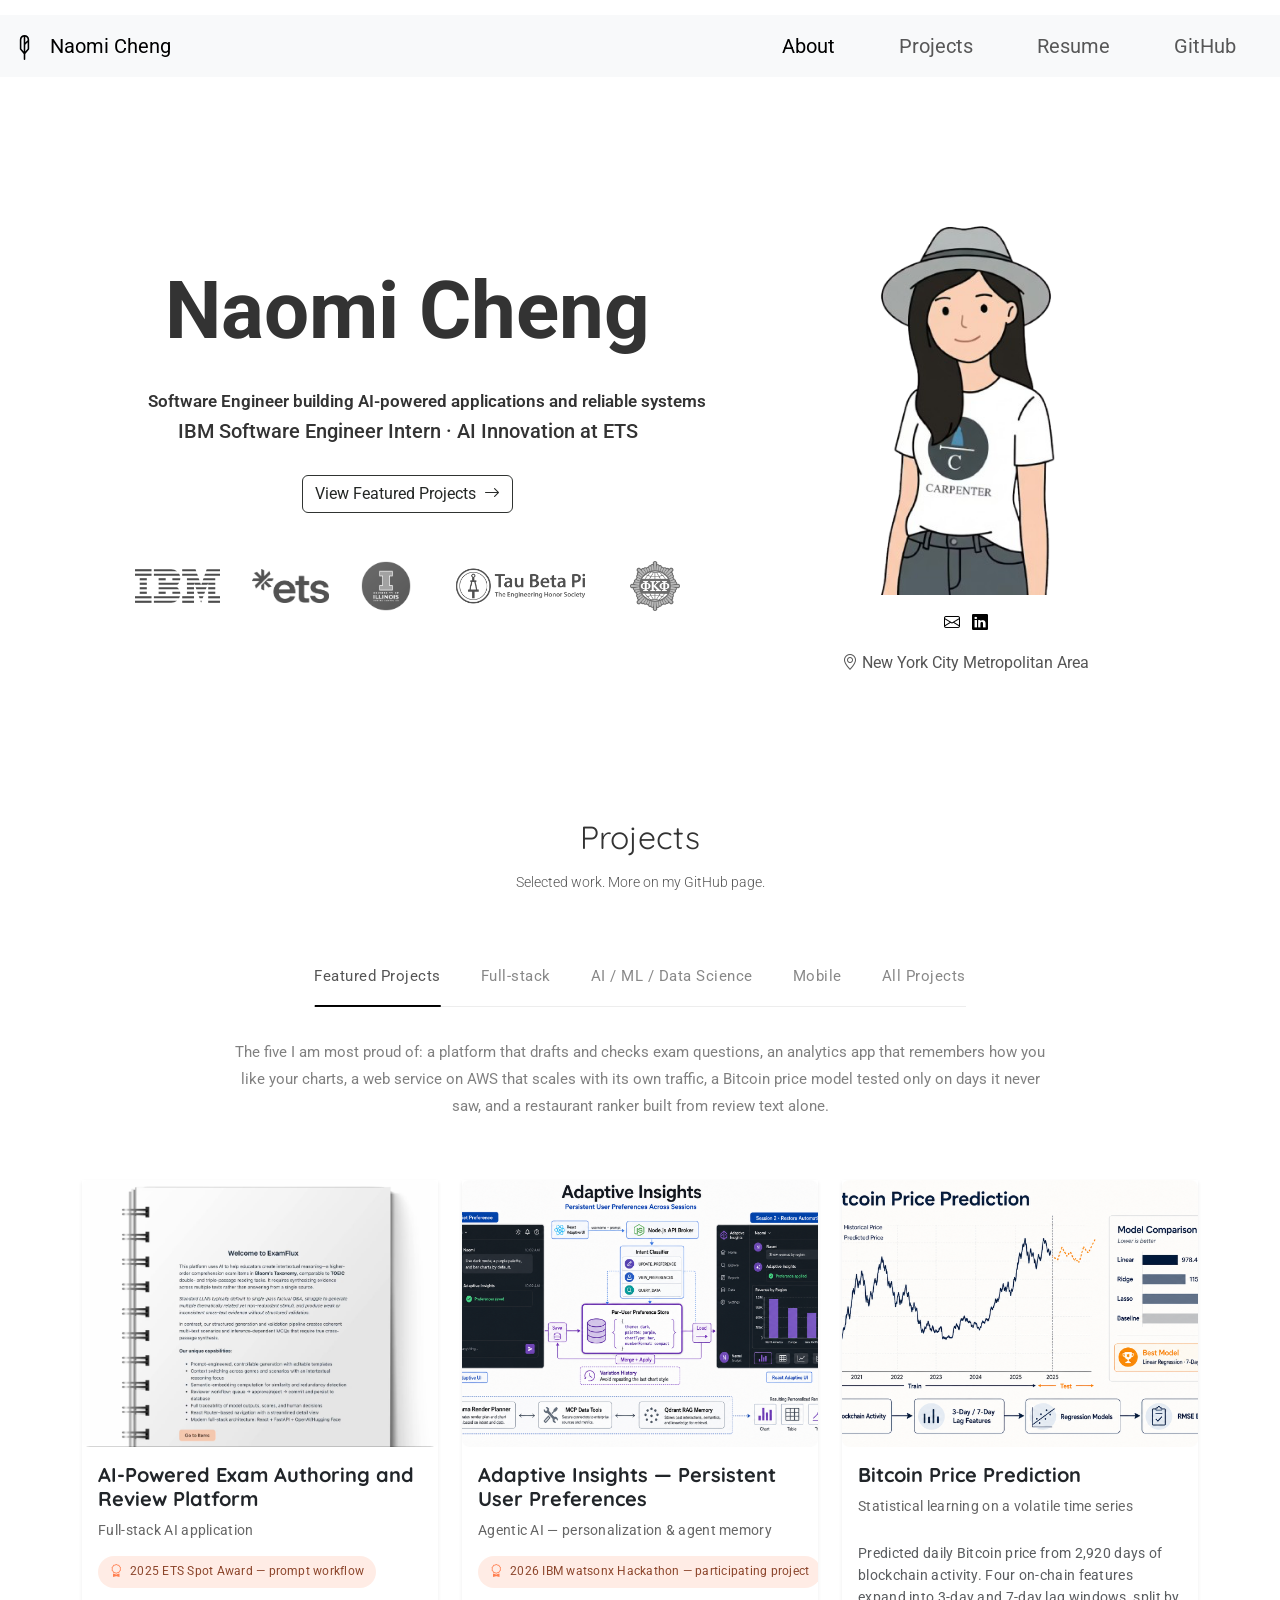
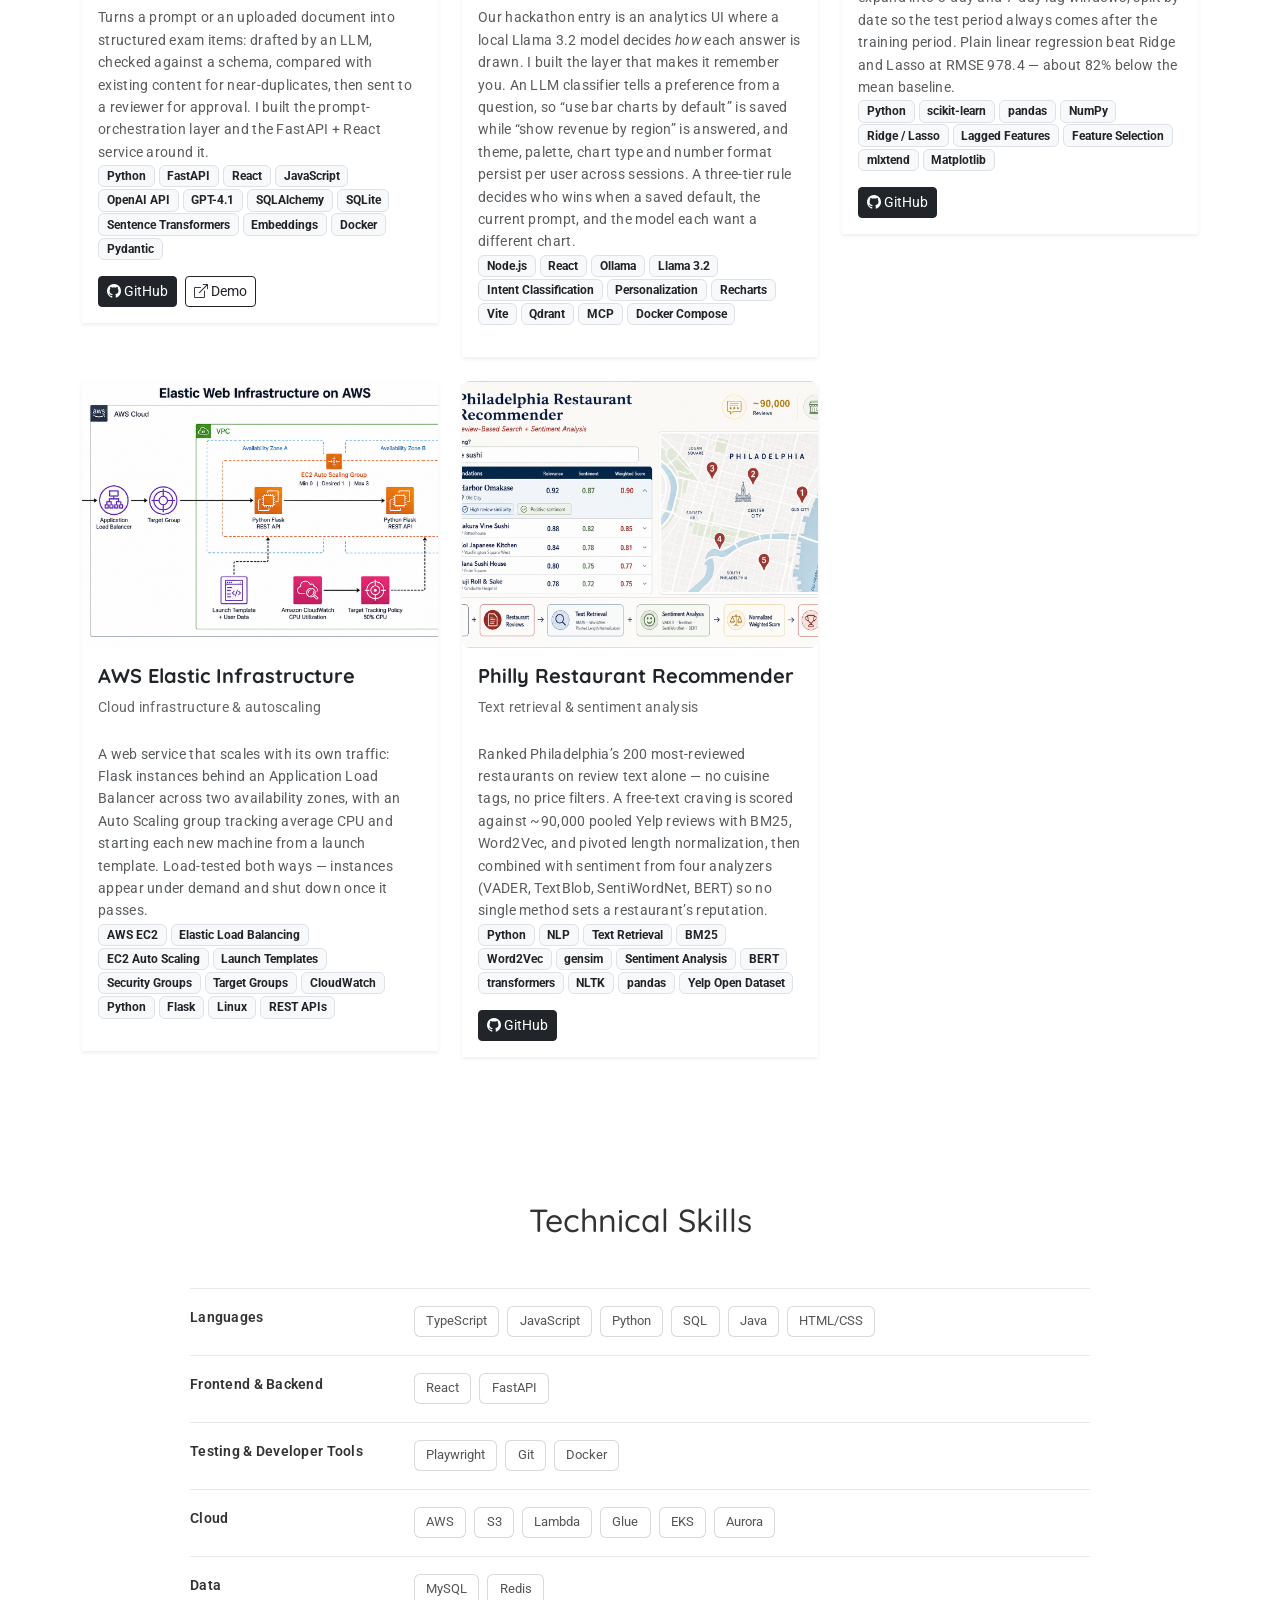
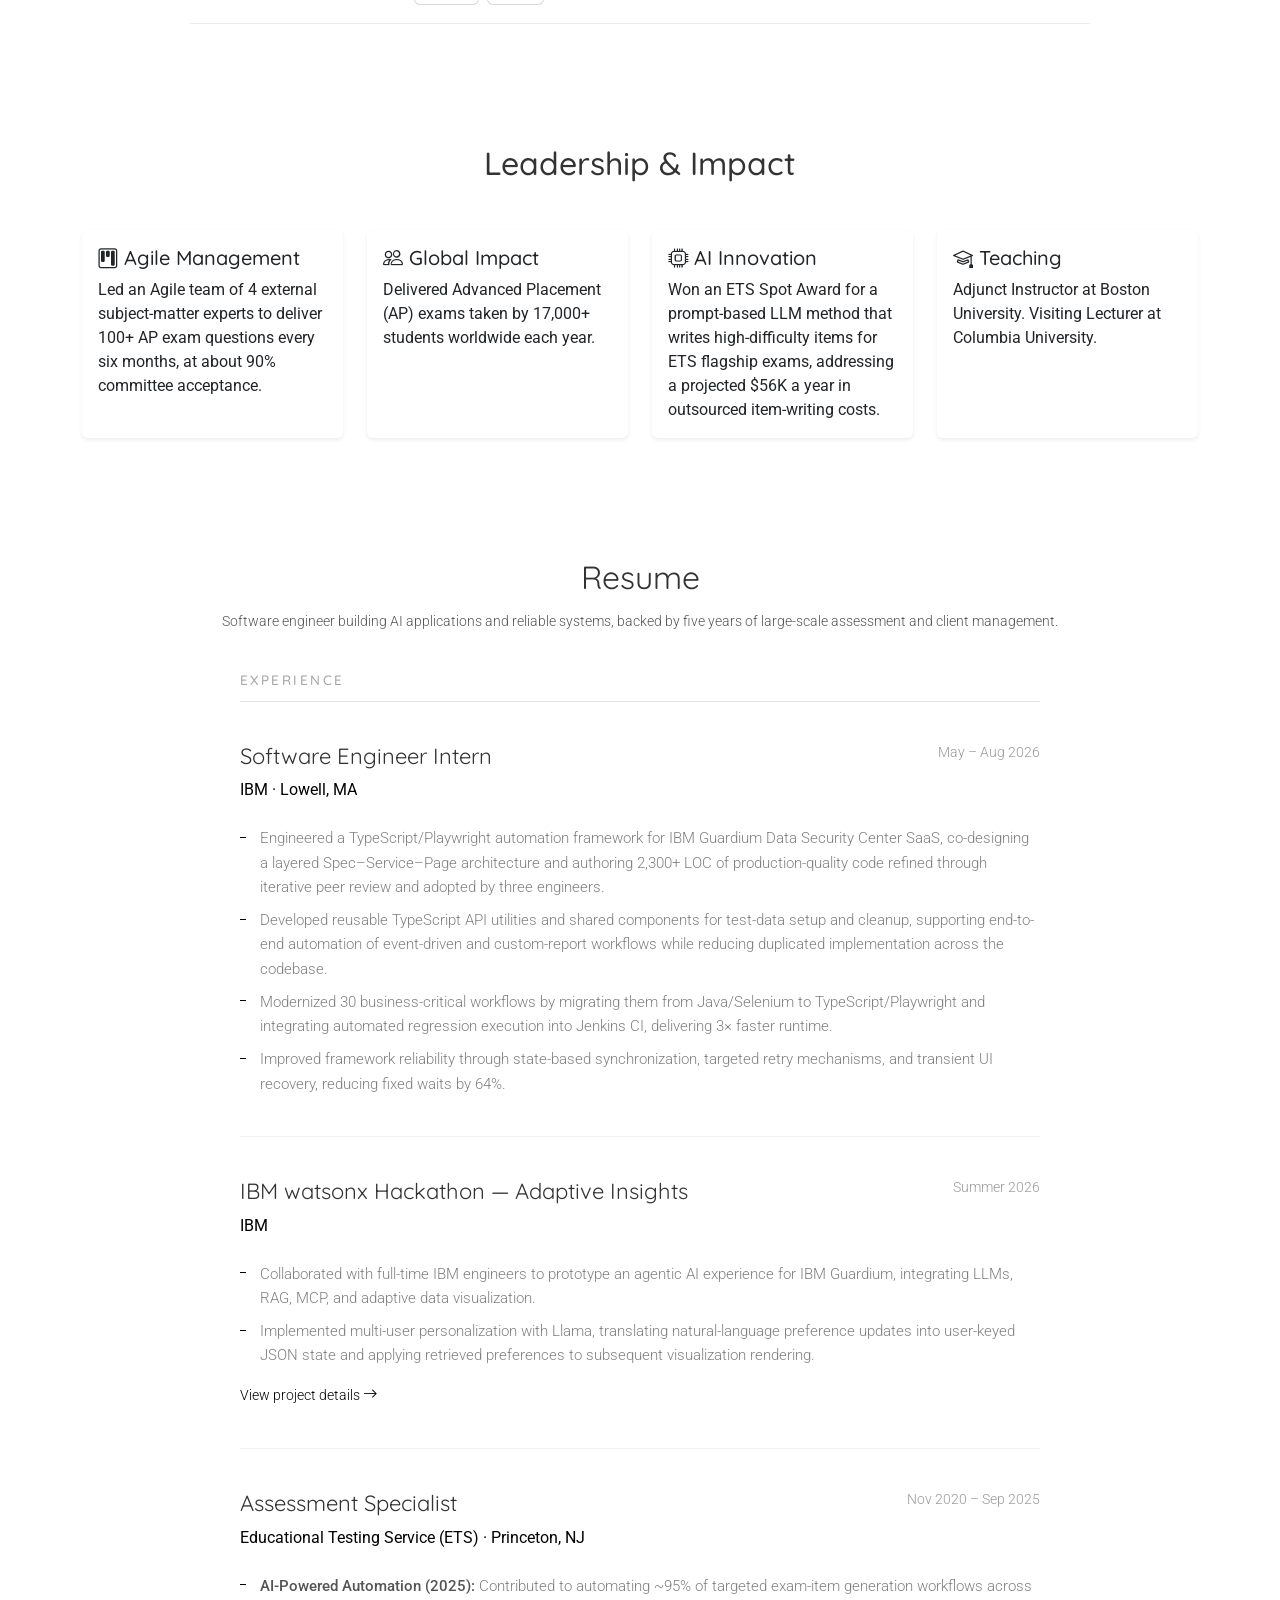
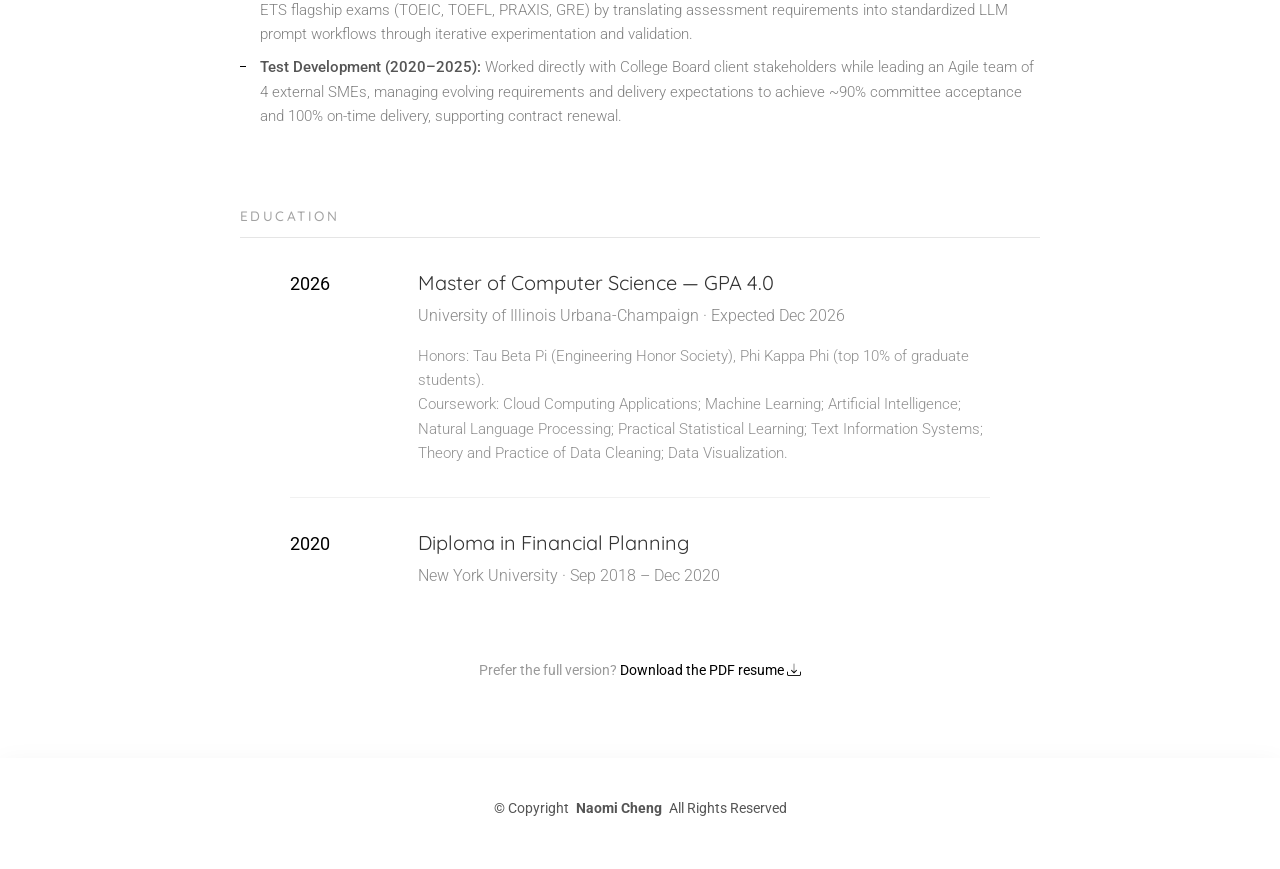
==== index.html @ 8ca3bc87 "Simplify remaining project copy and vary sentence structure Co-Authored-By: Claude Opus 5 (1M contex" ====
<!DOCTYPE html>
<html lang="en">

<head>
  <meta charset="utf-8">
  <meta content="width=device-width, initial-scale=1.0" name="viewport">
  <title>Naomi Cheng's Portfolio</title>
  <meta name="description" content="">
  <meta name="keywords" content="">

  <!-- Opt out of the browser restoring a previous scroll offset on refresh, so a
       fresh load without a hash always starts at the hero. Must run before the
       browser attempts restoration, hence the placement in <head>. -->
  <script>
    if ("scrollRestoration" in history) {
      history.scrollRestoration = "manual";
    }
  </script>

  <!-- Favicons -->
  <link rel="icon" type="image/svg+xml" href="/feather2.svg?v=3">
  <link rel="icon" type="image/png" sizes="32x32" href="/favicon.ico?v=3">
  <link rel="shortcut icon" href="/favicon.ico?v=3">
  <link rel="apple-touch-icon" href="/apple-touch-icon.png?v=3">

  <!-- Fonts -->
  <link href="https://fonts.googleapis.com" rel="preconnect">
  <link href="https://fonts.gstatic.com" rel="preconnect" crossorigin>
  <link href="https://fonts.googleapis.com/css2?family=Roboto:ital,wght@0,100;0,300;0,400;0,500;0,700;0,900;1,100;1,300;1,400;1,500;1,700;1,900&family=Raleway:ital,wght@0,100;0,200;0,300;0,400;0,500;0,600;0,700;0,800;0,900;1,100;1,200;1,300;1,400;1,500;1,600;1,700;1,800;1,900&family=Quicksand:wght@300;400;500;600;700&display=swap" rel="stylesheet">

  <!-- Vendor CSS Files -->
  <link href="assets/vendor/bootstrap/css/bootstrap.min.css" rel="stylesheet">
  <link href="assets/vendor/bootstrap-icons/bootstrap-icons.css" rel="stylesheet">
  <link href="assets/vendor/aos/aos.css" rel="stylesheet">
  <link href="assets/vendor/glightbox/css/glightbox.min.css" rel="stylesheet">
  <link href="assets/vendor/swiper/swiper-bundle.min.css" rel="stylesheet">

  <!-- Main CSS File -->
  <link href="assets/css/main.css" rel="stylesheet">


</head>

<body class="index-page">

  <header id="header" class="header">
  <nav class="navbar navbar-expand-lg bg-body-tertiary w-100">
  <div class="container-fluid">
    <a class="navbar-brand" href="#"><img src="./feather2.svg" height="25" class="me-2"> Naomi Cheng </a>
    <button class="navbar-toggler" type="button" data-bs-toggle="collapse" data-bs-target="#navbarNav" aria-controls="navbarNav" aria-expanded="false" aria-label="Toggle navigation">
      <span class="navbar-toggler-icon"></span>
    </button>
    <div class="collapse navbar-collapse" id="navbarNav">
      <ul class="navbar-nav ms-auto">
        <li class="nav-item mx-4">
          <a class="nav-link active" aria-current="page" href="#">About</a>
        </li>
        <li class="nav-item mx-4">
          <a class="nav-link" href="#portfolio">Projects</a>
        </li>
        <li class="nav-item mx-4">
          <a class="nav-link" href="#resume">Resume</a>
        </li>
        <li class="nav-item mx-4">
          <a class="nav-link" href="https://github.com/ysc06">GitHub</a>
        </li>

      </ul>
    </div>
</div>
</nav>
  
  </header>

  <main class="main">

<section id="hero" class="hero section">

<div class="container">

<div class="row align-items-center gx-5 gy-5">

<!-- 左側 - Professional Content -->
<div class="col-lg-7 order-lg-1">
<br>
<h1 class="display-1 fw-bold mb-2 hero-reveal hero-reveal-1">
Naomi Cheng </h1>
<br>
<h1 class="hero-subtitle fw-semibold mb-2 hero-reveal hero-reveal-2">Software Engineer building AI-powered applications and reliable systems</h1>

<h5 class="status-inline hero-reveal hero-reveal-3">IBM Software Engineer Intern · AI Innovation at ETS</h5>

<div class="mt-4">
<br>

<a href="#portfolio" class="btn btn-button hero-reveal hero-reveal-4">
View Featured Projects<i class="bi bi-arrow-right ms-2"></i>
</a>

</div>
<br>
<section class="logo-strip hero-reveal hero-reveal-5">
  <div class="logo-row">
    <div class="logo-container">
      <img src="logos/IBM-mono.svg" class="logo-wordmark" alt="IBM">
      <img src="logos/ets-trimmed.png" class="logo-wordmark" alt="ETS — Educational Testing Service">
      <img src="logos/UIUC.png" class="logo-badge" alt="University of Illinois Urbana-Champaign">
      <img src="logos/TBP.png" class="logo-lockup" alt="Tau Beta Pi — The Engineering Honor Society">
      <img src="logos/Phi-emblem.png" class="logo-badge" alt="The Honor Society of Phi Kappa Phi">
    </div>
  </div>
  
</section>

</div>

<!-- 右側 - Profile Illustration & Contact -->
<div class="col-lg-5 order-lg-2">

<figure class="portrait-wrap hero-fade">
  <img
    src="./portfolio.png"
    class="img-fluid portrait-image"
    alt="Portrait of Naomi Cheng"
  >
</figure>

<div class="mt-3">

<a href="#contact">
<i class="bi bi-envelope"></i>
</a>

<a href="http://www.linkedin.com/in/yushancheng" class="ms-2">
<i class="bi bi-linkedin"></i>
</a>

</div>

<div class="mt-3">

<p class="mb-0">
<i class="bi bi-geo-alt"></i> New York City Metropolitan Area
</p>

</div>

</div>

</div>

</div>

</section>

    <!-- Portfolio Section -->
    <section id="portfolio" class="portfolio section">

      <!-- Section Title -->
      <div class="container section-title" data-aos="fade-up">
   
        <h2>Projects</h2>
        <p>Selected work. More on my GitHub page.</p>
      </div><!-- End Section Title -->

      <div class="container" data-aos="fade-up" data-aos-delay="100">

        <div class="isotope-layout" data-default-filter=".filter-featured" data-layout="fitRows" data-sort="original-order">

          <div class="portfolio-filters-wrapper" data-aos="fade-up" data-aos-delay="100">
            <ul class="portfolio-filters isotope-filters">
              <li data-filter=".filter-featured" class="filter-active">Featured Projects</li>
              <li data-filter=".filter-fullstack">Full-stack</li>
              <li data-filter=".filter-ai">AI / ML / Data Science</li>
              <li data-filter=".filter-app">Mobile</li>
              <li data-filter="*">All Projects</li>
            </ul>
          </div>

          <!-- Per-filter summary: swapped by the script at the bottom of the page -->
          <div class="portfolio-summary" data-aos="fade-up" data-aos-delay="150">

            <p class="portfolio-summary-text summary-active" data-summary-for=".filter-featured">
              The five I am most proud of: a platform that drafts and checks exam questions, an analytics app that remembers how you like your charts, a web service on AWS that scales with its own traffic, a Bitcoin price model tested only on days it never saw, and a restaurant ranker built from review text alone.
            </p>

            <p class="portfolio-summary-text" data-summary-for=".filter-fullstack">
              Two AI apps I built front to back &mdash; the screen, the server, and the AI logic in between.
            </p>

            <p class="portfolio-summary-text" data-summary-for=".filter-ai">
              Five projects on the modeling side: agents that learn by trial and error, a Bitcoin price predictor, an interactive story about New Jersey solar power, a music recommender that explains its picks, and a restaurant ranker built from Yelp reviews.
            </p>

            <p class="portfolio-summary-text" data-summary-for=".filter-app">
              An iPhone app in Swift &mdash; a scrolling photo feed you can tap into.
            </p>

            <p class="portfolio-summary-text" data-summary-for="*">
              Nine projects across AI apps, machine learning, cloud, and mobile.
            </p>

          </div>

          <!-- End Portfolio Item -->
          <div class="row gy-4 isotope-container">
           <div class="col-lg-4 col-md-6 portfolio-item isotope-item filter-featured filter-fullstack">
              <div class="portfolio-card shadow-sm h-100">

                <div class="image-container">
                  <a href="portfolio-details.html" class="card-image-link" aria-label="View project details">
                    <img src="assets/img/portfolio/ExamFlux01.png"
                        class="img-fluid"
                        alt="ExamFlux AI project"
                        loading="lazy">
                  </a>
                </div>

                <div class="content p-3">

                  <h5 class="fw-bold">
                    <a href="portfolio-details.html" class="text-dark text-decoration-none">
                      AI-Powered Exam Authoring and Review Platform
                    </a>
                  </h5>
                  <p class="mb-0">Full-stack AI application</p>

                  <p class="project-award">
                    <i class="bi bi-award"></i>
                    <span>2025 ETS Spot Award &mdash; prompt workflow</span>
                  </p>

                  <p class="text-muted small">
                    <a href="portfolio-details.html" class="card-text-link">
                      Turns a prompt or an uploaded document into structured exam items: drafted by an LLM, checked against a schema, compared with existing content for near-duplicates, then sent to a reviewer for approval. I built the prompt-orchestration layer and the FastAPI + React service around it.
                    </a>
                  </p>

                  <!-- Tech stack -->
                  <div class="mb-3">
                    <span class="badge bg-light text-dark border">Python</span>
                    <span class="badge bg-light text-dark border">FastAPI</span>
                    <span class="badge bg-light text-dark border">React</span>
                    <span class="badge bg-light text-dark border">JavaScript</span>
                    <span class="badge bg-light text-dark border">OpenAI API</span>
                    <span class="badge bg-light text-dark border">GPT-4.1</span>
                    <span class="badge bg-light text-dark border">SQLAlchemy</span>
                    <span class="badge bg-light text-dark border">SQLite</span>
                    <span class="badge bg-light text-dark border">Sentence Transformers</span>
                    <span class="badge bg-light text-dark border">Embeddings</span>
                    <span class="badge bg-light text-dark border">Docker</span>
                    <span class="badge bg-light text-dark border">Pydantic</span>
                  </div>

                  <!-- Buttons -->
                  <div class="d-flex gap-2 flex-wrap">
                    <a href="https://github.com/ysc06/AI-powered-exam-item-reviewer" target="_blank" rel="noopener noreferrer" class="btn btn-sm btn-dark">
                      <i class="bi bi-github"></i> GitHub
                    </a>
                    <a href="https://youtu.be/R-jLH7xjr88" target="_blank" rel="noopener noreferrer" class="btn btn-sm btn-outline-dark">
                      <i class="bi bi-box-arrow-up-right"></i> Demo
                    </a>
                  </div>

                </div>
              </div>
            </div>
         
            <!-- End Portfolio Item -->

           <div class="col-lg-4 col-md-6 portfolio-item isotope-item filter-featured filter-fullstack">
              <div class="portfolio-card shadow-sm h-100">

                <div class="image-container">
                  <a href="portfolio-details-watsonx.html" class="card-image-link" aria-label="View project details">
                    <img src="assets/img/portfolio/watsonx.png"
                        class="img-fluid"
                        alt="Adaptive Insights architecture for persisting user preferences across sessions"
                        loading="lazy">
                  </a>
                </div>

                <div class="content p-3">

                  <h5 class="fw-bold">
                    <a href="portfolio-details-watsonx.html" class="text-dark text-decoration-none">
                      Adaptive Insights &mdash; Persistent User Preferences
                    </a>
                  </h5>
                  <p class="mb-0">Agentic AI &mdash; personalization &amp; agent memory</p>

                  <p class="project-award">
                    <i class="bi bi-award"></i>
                    <span>2026 IBM watsonx Hackathon &mdash; participating project</span>
                  </p>

                  <p class="text-muted small">
                    <a href="portfolio-details-watsonx.html" class="card-text-link">
                      Our hackathon entry is an analytics UI where a local Llama 3.2 model decides <em>how</em> each answer is drawn. I built the layer that makes it remember you. An LLM classifier tells a preference from a question, so &ldquo;use bar charts by default&rdquo; is saved while &ldquo;show revenue by region&rdquo; is answered, and theme, palette, chart type and number format persist per user across sessions. A three-tier rule decides who wins when a saved default, the current prompt, and the model each want a different chart.
                    </a>
                  </p>

                  <!-- Tech stack -->
                  <div class="mb-3">
                    <span class="badge bg-light text-dark border">Node.js</span>
                    <span class="badge bg-light text-dark border">React</span>
                    <span class="badge bg-light text-dark border">Ollama</span>
                    <span class="badge bg-light text-dark border">Llama 3.2</span>
                    <span class="badge bg-light text-dark border">Intent Classification</span>
                    <span class="badge bg-light text-dark border">Personalization</span>
                    <span class="badge bg-light text-dark border">Recharts</span>
                    <span class="badge bg-light text-dark border">Vite</span>
                    <span class="badge bg-light text-dark border">Qdrant</span>
                    <span class="badge bg-light text-dark border">MCP</span>
                    <span class="badge bg-light text-dark border">Docker Compose</span>
                  </div>

                </div>
              </div>
            </div>
            <!-- End Portfolio Item -->

           <div class="col-lg-4 col-md-6 portfolio-item isotope-item filter-ai">
              <div class="portfolio-card shadow-sm h-100">

                <div class="image-container">
                  <a href="portfolio-details-taxi.html" class="card-image-link" aria-label="View project details">
                    <img src="assets/img/portfolio/taxi.png"
                        class="img-fluid"
                        alt="Reinforcement Learning Taxi Agent"
                        loading="lazy">
                  </a>
                </div>

                <div class="content p-3">

                  <h5 class="fw-bold">
                    <a href="portfolio-details-taxi.html" class="text-dark text-decoration-none">
                      Reinforcement Learning Taxi Agent
                    </a>
                  </h5>
                  <p class="mb-0">Reinforcement learning from scratch</p>
                  <br>
                  <p class="text-muted small">
                    <a href="portfolio-details-taxi.html" class="card-text-link">
                      Two agents written from scratch in NumPy &mdash; no PyTorch, no RL library. Tabular Q-learning solves Taxi-v3 in 1000 of 1000 test episodes. A 24-feature Linear DQN then steers a noisy-control car around lidar-sensed obstacles, reaching the goal in 4 of 5 unseen environments.
                    </a>
                  </p>

                  <!-- Tech stack -->
                  <div class="mb-3">
                    <span class="badge bg-light text-dark border">Python</span>
                    <span class="badge bg-light text-dark border">NumPy</span>
                    <span class="badge bg-light text-dark border">Gymnasium</span>
                    <span class="badge bg-light text-dark border">Q-Learning</span>
                    <span class="badge bg-light text-dark border">Linear DQN</span>
                    <span class="badge bg-light text-dark border">Experience Replay</span>
                    <span class="badge bg-light text-dark border">Shapely</span>
                    <span class="badge bg-light text-dark border">Matplotlib</span>
                  </div>

                  <!-- Buttons -->
                  <div class="d-flex gap-2 flex-wrap">
                    <a href="https://github.com/ysc06/taxi-agent" target="_blank" rel="noopener noreferrer" class="btn btn-sm btn-dark">
                      <i class="bi bi-github"></i> GitHub
                    </a>
                  </div>

                </div>
              </div>
            </div>
            <!-- End Portfolio Item -->

           <div class="col-lg-4 col-md-6 portfolio-item isotope-item filter-featured filter-ai">
              <div class="portfolio-card shadow-sm h-100">

                <div class="image-container">
                  <a href="portfolio-details-bitcoin.html" class="card-image-link" aria-label="View project details">
                    <img src="assets/img/portfolio/bitcoin.png"
                        class="img-fluid"
                        alt="Bitcoin price prediction with lagged regression models"
                        loading="lazy">
                  </a>
                </div>

                <div class="content p-3">

                  <h5 class="fw-bold">
                    <a href="portfolio-details-bitcoin.html" class="text-dark text-decoration-none">
                      Bitcoin Price Prediction
                    </a>
                  </h5>
                  <p class="mb-0">Statistical learning on a volatile time series</p>
                  <br>
                  <p class="text-muted small">
                    <a href="portfolio-details-bitcoin.html" class="card-text-link">
                      Predicted daily Bitcoin price from 2,920 days of blockchain activity. Four on-chain features expand into 3-day and 7-day lag windows, split by date so the test period always comes after the training period. Plain linear regression beat Ridge and Lasso at RMSE 978.4 &mdash; about 82% below the mean baseline.
                    </a>
                  </p>

                  <!-- Tech stack -->
                  <div class="mb-3">
                    <span class="badge bg-light text-dark border">Python</span>
                    <span class="badge bg-light text-dark border">scikit-learn</span>
                    <span class="badge bg-light text-dark border">pandas</span>
                    <span class="badge bg-light text-dark border">NumPy</span>
                    <span class="badge bg-light text-dark border">Ridge / Lasso</span>
                    <span class="badge bg-light text-dark border">Lagged Features</span>
                    <span class="badge bg-light text-dark border">Feature Selection</span>
                    <span class="badge bg-light text-dark border">mlxtend</span>
                    <span class="badge bg-light text-dark border">Matplotlib</span>
                  </div>

                  <!-- Buttons -->
                  <div class="d-flex gap-2 flex-wrap">
                    <a href="https://github.com/ysc06/bitcoin-price-prediction" target="_blank" rel="noopener noreferrer" class="btn btn-sm btn-dark">
                      <i class="bi bi-github"></i> GitHub
                    </a>
                  </div>

                </div>
              </div>
            </div>
            <!-- End Portfolio Item -->

           <div class="col-lg-4 col-md-6 portfolio-item isotope-item filter-featured">
              <div class="portfolio-card shadow-sm h-100">

                <div class="image-container">
                  <a href="portfolio-details-aws.html" class="card-image-link" aria-label="View project details">
                    <img src="assets/img/portfolio/MP2_infra.png"
                        class="img-fluid"
                        alt="AWS elastic web infrastructure architecture diagram"
                        loading="lazy">
                  </a>
                </div>

                <div class="content p-3">

                  <h5 class="fw-bold">
                    <a href="portfolio-details-aws.html" class="text-dark text-decoration-none">
                      AWS Elastic Infrastructure
                    </a>
                  </h5>
                  <p class="mb-0">Cloud infrastructure &amp; autoscaling</p>
                  <br>
                  <p class="text-muted small">
                    <a href="portfolio-details-aws.html" class="card-text-link">
                      A web service that scales with its own traffic: Flask instances behind an Application Load Balancer across two availability zones, with an Auto Scaling group tracking average CPU and starting each new machine from a launch template. Load-tested both ways &mdash; instances appear under demand and shut down once it passes.
                    </a>
                  </p>

                  <!-- Tech stack -->
                  <div class="mb-3">
                    <span class="badge bg-light text-dark border">AWS EC2</span>
                    <span class="badge bg-light text-dark border">Elastic Load Balancing</span>
                    <span class="badge bg-light text-dark border">EC2 Auto Scaling</span>
                    <span class="badge bg-light text-dark border">Launch Templates</span>
                    <span class="badge bg-light text-dark border">Security Groups</span>
                    <span class="badge bg-light text-dark border">Target Groups</span>
                    <span class="badge bg-light text-dark border">CloudWatch</span>
                    <span class="badge bg-light text-dark border">Python</span>
                    <span class="badge bg-light text-dark border">Flask</span>
                    <span class="badge bg-light text-dark border">Linux</span>
                    <span class="badge bg-light text-dark border">REST APIs</span>
                  </div>

                </div>
              </div>
            </div>
            <!-- End Portfolio Item -->

           <div class="col-lg-4 col-md-6 portfolio-item isotope-item filter-ai">
              <div class="portfolio-card shadow-sm h-100">

                <div class="image-container">
                  <a href="portfolio-details-solar.html" class="card-image-link" aria-label="View project details">
                    <img src="assets/img/portfolio/nj_solar.png"
                        class="img-fluid"
                        alt="New Jersey solar narrative visualization built with D3"
                        loading="lazy">
                  </a>
                </div>

                <div class="content p-3">

                  <h5 class="fw-bold">
                    <a href="portfolio-details-solar.html" class="text-dark text-decoration-none">
                      New Jersey Solar Journey
                    </a>
                  </h5>
                  <p class="mb-0">D3.js narrative visualization</p>
                  <br>
                  <p class="text-muted small">
                    <a href="portfolio-details-solar.html" class="card-text-link">
                      Turned 25 years of New Jersey solar data into a five-scene interactive story, each scene framed by the policy behind it. The state&rsquo;s published goals are plotted against what it actually built, with the gap shaded &mdash; so running ahead of plan, then falling behind a 17 GW target for 2035, is clear at a glance.
                    </a>
                  </p>

                  <!-- Tech stack -->
                  <div class="mb-3">
                    <span class="badge bg-light text-dark border">D3.js v7</span>
                    <span class="badge bg-light text-dark border">d3-annotation</span>
                    <span class="badge bg-light text-dark border">JavaScript</span>
                    <span class="badge bg-light text-dark border">SVG</span>
                    <span class="badge bg-light text-dark border">HTML/CSS</span>
                    <span class="badge bg-light text-dark border">Narrative Visualization</span>
                    <span class="badge bg-light text-dark border">GitHub Pages</span>
                  </div>

                  <!-- Buttons -->
                  <div class="d-flex gap-2 flex-wrap">
                    <a href="https://github.com/ysc06/NJ_solar_journey" target="_blank" rel="noopener noreferrer" class="btn btn-sm btn-dark">
                      <i class="bi bi-github"></i> GitHub
                    </a>
                    <a href="https://ysc06.github.io/NJ_solar_journey/" target="_blank" rel="noopener noreferrer" class="btn btn-sm btn-outline-dark">
                      <i class="bi bi-box-arrow-up-right"></i> Live Demo
                    </a>
                  </div>

                </div>
              </div>
            </div>
            <!-- End Portfolio Item -->

           <div class="col-lg-4 col-md-6 portfolio-item isotope-item filter-ai">
              <div class="portfolio-card shadow-sm h-100">

                <div class="image-container">
                  <a href="portfolio-details-music.html" class="card-image-link" aria-label="View project details">
                    <img src="assets/img/portfolio/music_rec.png"
                        class="img-fluid"
                        alt="Music recommender simulation ranking songs against a user taste profile"
                        loading="lazy">
                  </a>
                </div>

                <div class="content p-3">

                  <h5 class="fw-bold">
                    <a href="portfolio-details-music.html" class="text-dark text-decoration-none">
                      Music Recommender Simulation
                    </a>
                  </h5>
                  <p class="mb-0">Machine learning &mdash; recommender systems</p>
                  <p class="mb-0">AI-assisted build &mdash; CodePath AI Engineering</p>
                  <br>
                  <p class="text-muted small">
                    <a href="portfolio-details-music.html" class="card-text-link">
                      Built the whole recommender pipeline (features, a weighted scoring model, ranking, and evaluation) over an 18-song catalog and a four-field taste profile. Genre is worth 35 points, with mood, energy, and acoustic texture as tie-breakers. Every pick comes with an explanation, and a model card lists what the weighting costs: genre lock-in, thin coverage for rare styles, and three features left unused.
                    </a>
                  </p>

                  <!-- Tech stack -->
                  <div class="mb-3">
                    <span class="badge bg-light text-dark border">Python</span>
                    <span class="badge bg-light text-dark border">Machine Learning</span>
                    <span class="badge bg-light text-dark border">Recommender Systems</span>
                    <span class="badge bg-light text-dark border">Content-Based Filtering</span>
                    <span class="badge bg-light text-dark border">Feature Engineering</span>
                    <span class="badge bg-light text-dark border">Weighted Scoring</span>
                    <span class="badge bg-light text-dark border">Top-k Ranking</span>
                    <span class="badge bg-light text-dark border">Explainability</span>
                    <span class="badge bg-light text-dark border">Model Card</span>
                    <span class="badge bg-light text-dark border">AI-Assisted Development</span>
                    <span class="badge bg-light text-dark border">pytest</span>
                  </div>

                  <!-- Buttons -->
                  <div class="d-flex gap-2 flex-wrap">
                    <a href="https://github.com/ysc06/ai110-module3show-musicrecommendersimulation-starter" target="_blank" rel="noopener noreferrer" class="btn btn-sm btn-dark">
                      <i class="bi bi-github"></i> GitHub
                    </a>
                  </div>

                </div>
              </div>
            </div>
            <!-- End Portfolio Item -->

           <div class="col-lg-4 col-md-6 portfolio-item isotope-item filter-featured filter-ai">
              <div class="portfolio-card shadow-sm h-100">

                <div class="image-container">
                  <a href="portfolio-details-philly.html" class="card-image-link" aria-label="View project details">
                    <img src="assets/img/portfolio/philly.png"
                        class="img-fluid"
                        alt="Philadelphia restaurant recommender ranking results by review relevance and sentiment"
                        loading="lazy">
                  </a>
                </div>

                <div class="content p-3">

                  <h5 class="fw-bold">
                    <a href="portfolio-details-philly.html" class="text-dark text-decoration-none">
                      Philly Restaurant Recommender
                    </a>
                  </h5>
                  <p class="mb-0">Text retrieval &amp; sentiment analysis</p>
                  <br>
                  <p class="text-muted small">
                    <a href="portfolio-details-philly.html" class="card-text-link">
                      Ranked Philadelphia&rsquo;s 200 most-reviewed restaurants on review text alone &mdash; no cuisine tags, no price filters. A free-text craving is scored against ~90,000 pooled Yelp reviews with BM25, Word2Vec, and pivoted length normalization, then combined with sentiment from four analyzers (VADER, TextBlob, SentiWordNet, BERT) so no single method sets a restaurant&rsquo;s reputation.
                    </a>
                  </p>

                  <!-- Tech stack -->
                  <div class="mb-3">
                    <span class="badge bg-light text-dark border">Python</span>
                    <span class="badge bg-light text-dark border">NLP</span>
                    <span class="badge bg-light text-dark border">Text Retrieval</span>
                    <span class="badge bg-light text-dark border">BM25</span>
                    <span class="badge bg-light text-dark border">Word2Vec</span>
                    <span class="badge bg-light text-dark border">gensim</span>
                    <span class="badge bg-light text-dark border">Sentiment Analysis</span>
                    <span class="badge bg-light text-dark border">BERT</span>
                    <span class="badge bg-light text-dark border">transformers</span>
                    <span class="badge bg-light text-dark border">NLTK</span>
                    <span class="badge bg-light text-dark border">pandas</span>
                    <span class="badge bg-light text-dark border">Yelp Open Dataset</span>
                  </div>

                  <!-- Buttons -->
                  <div class="d-flex gap-2 flex-wrap">
                    <a href="https://github.com/ysc06/Philly-Restaurant-Recommender-with-Sentiment-Analysis" target="_blank" rel="noopener noreferrer" class="btn btn-sm btn-dark">
                      <i class="bi bi-github"></i> GitHub
                    </a>
                  </div>

                </div>
              </div>
            </div>
            <!-- End Portfolio Item -->

           <div class="col-lg-4 col-md-6 portfolio-item isotope-item filter-app">
              <div class="portfolio-card shadow-sm h-100">

                <div class="image-container">
                  <a href="portfolio-details-tumblr.html" class="card-image-link" aria-label="View project details">
                    <img src="assets/img/portfolio/tumblr.png"
                        class="img-fluid"
                        alt="iOS Tumblr photo feed app showing Humans of New York posts on three iPhone screens"
                        loading="lazy">
                  </a>
                </div>

                <div class="content p-3">

                  <h5 class="fw-bold">
                    <a href="portfolio-details-tumblr.html" class="text-dark text-decoration-none">
                      Tumblr Photo Feed
                    </a>
                  </h5>
                  <p class="mb-0">Native iOS app &mdash; Swift &amp; UIKit</p>
                  <p class="mb-0">CodePath iOS 101 &mdash; Unit 6 project</p>
                  <br>
                  <p class="text-muted small">
                    <a href="portfolio-details-tumblr.html" class="card-text-link">
                      An iPhone app that pulls <em>Humans of New York</em> photo posts from the Tumblr API into a scrolling feed &mdash; a URLSession fetch decoded into Codable models, a custom table view cell, and Nuke loading photos off the main thread so scrolling stays smooth. Tapping a row hands the selected post to a detail screen built for reading.
                    </a>
                  </p>

                  <!-- Tech stack -->
                  <div class="mb-3">
                    <span class="badge bg-light text-dark border">Swift</span>
                    <span class="badge bg-light text-dark border">UIKit</span>
                    <span class="badge bg-light text-dark border">Storyboards</span>
                    <span class="badge bg-light text-dark border">UITableView</span>
                    <span class="badge bg-light text-dark border">Segues</span>
                    <span class="badge bg-light text-dark border">URLSession</span>
                    <span class="badge bg-light text-dark border">Codable</span>
                    <span class="badge bg-light text-dark border">REST API</span>
                    <span class="badge bg-light text-dark border">Nuke</span>
                    <span class="badge bg-light text-dark border">Xcode</span>
                  </div>

                  <!-- Buttons -->
                  <div class="d-flex gap-2 flex-wrap">
                    <a href="https://github.com/ysc06/Tumblr_main" target="_blank" rel="noopener noreferrer" class="btn btn-sm btn-dark">
                      <i class="bi bi-github"></i> GitHub
                    </a>
                    <a href="https://www.youtube.com/watch?v=GA92eKlYio4" target="_blank" rel="noopener noreferrer" class="btn btn-sm btn-outline-dark">
                      <i class="bi bi-box-arrow-up-right"></i> Demo
                    </a>
                  </div>

                </div>
              </div>
            </div>
            <!-- End Portfolio Item -->

          </div><!-- End Portfolio Grid -->

        </div>

      </div>

    </section><!-- /Portfolio Section -->

<!-- Technical Toolkit Section -->
<section id="toolkit" class="toolkit section">

  <div class="container">
    <br></div>
    <h2 class="mb-5 text-center" data-aos="fade-up">Technical Skills</h2>

    <div class="toolkit-groups">

      <div class="toolkit-group" data-aos="fade-up" data-aos-delay="100">
        <h3 class="toolkit-label">Languages</h3>
        <ul class="chip-list">
          <li class="chip">TypeScript</li>
          <li class="chip">JavaScript</li>
          <li class="chip">Python</li>
          <li class="chip">SQL</li>
          <li class="chip">Java</li>
          <li class="chip">HTML/CSS</li>
        </ul>
      </div>

      <div class="toolkit-group" data-aos="fade-up" data-aos-delay="150">
        <h3 class="toolkit-label">Frontend &amp; Backend</h3>
        <ul class="chip-list">
          <li class="chip">React</li>
          <li class="chip">FastAPI</li>
        </ul>
      </div>

      <div class="toolkit-group" data-aos="fade-up" data-aos-delay="200">
        <h3 class="toolkit-label">Testing &amp; Developer Tools</h3>
        <ul class="chip-list">
          <li class="chip">Playwright</li>
          <li class="chip">Git</li>
          <li class="chip">Docker</li>
        </ul>
      </div>

      <div class="toolkit-group" data-aos="fade-up" data-aos-delay="250">
        <h3 class="toolkit-label">Cloud</h3>
        <ul class="chip-list">
          <li class="chip">AWS</li>
          <li class="chip">S3</li>
          <li class="chip">Lambda</li>
          <li class="chip">Glue</li>
          <li class="chip">EKS</li>
          <li class="chip">Aurora</li>
        </ul>
      </div>

      <div class="toolkit-group" data-aos="fade-up" data-aos-delay="300">
        <h3 class="toolkit-label">Data</h3>
        <ul class="chip-list">
          <li class="chip">MySQL</li>
          <li class="chip">Redis</li>
        </ul>
      </div>

    </div>

  </div>

</section><!-- /Technical Toolkit Section -->

<section id="impact" class="section">

  <div class="container">

    <h2 class="mb-5 text-center">Leadership & Impact</h2>

    <div class="row g-4">

      <div class="col-md-6 col-lg-3">
        <div class="card h-100 shadow-sm border-0">
          <div class="card-body">
            <h5 class="card-title">
              <i class="bi bi-kanban"></i> Agile Management
            </h5>
            <p class="card-text">
              Led an Agile team of 4 external subject-matter experts to deliver 100+ AP exam questions every six months, at about 90% committee acceptance.
            </p>
          </div>
        </div>
      </div>

      <div class="col-md-6 col-lg-3">
        <div class="card h-100 shadow-sm border-0">
          <div class="card-body">
            <h5 class="card-title">
              <i class="bi bi-people"></i> Global Impact
            </h5>
            <p class="card-text">
             Delivered Advanced Placement (AP) exams taken by 17,000+ students worldwide each year.
            </p>
          </div>
        </div>
      </div>

      <div class="col-md-6 col-lg-3">
        <div class="card h-100 shadow-sm border-0">
          <div class="card-body">
            <h5 class="card-title">
              <i class="bi bi-cpu"></i> AI Innovation
            </h5>
            <p class="card-text">
             Won an ETS Spot Award for a prompt-based LLM method that writes high-difficulty items for ETS flagship exams, addressing a projected $56K a year in outsourced item-writing costs.
            </p>
          </div>
        </div>
      </div>

      <div class="col-md-6 col-lg-3">
        <div class="card h-100 shadow-sm border-0">
          <div class="card-body">
            <h5 class="card-title">
              <i class="bi bi-mortarboard"></i> Teaching
            </h5>
            <p class="card-text">
              Adjunct Instructor at Boston University. Visiting Lecturer at Columbia University.
            </p>
          </div>
        </div>
      </div>
    </div>
  </div>

</section>

    <!-- Resume Section -->
    <section id="resume" class="resume section">

      <!-- Section Title -->
      <div class="container section-title" data-aos="fade-up">
        <h2>Resume</h2>
        <p>Software engineer building AI applications and reliable systems, backed by five years of large-scale assessment and client management.</p>
      </div><!-- End Section Title -->

      <div class="container" data-aos="fade-up" data-aos-delay="100">

        <!-- Experience -->
        <div class="resume-block">
          <h3 class="resume-block-title">Experience</h3>

          <div class="experience-grid">

            <div class="experience-item">
              <div class="item-header">
                <div class="position-info">
                  <h3>Software Engineer Intern</h3>
                  <div class="company">IBM &middot; Lowell, MA</div>
                </div>
                <div class="period">May – Aug 2026</div>
              </div>
              <div class="item-content">
                <ul>
                  <li>Engineered a TypeScript/Playwright automation framework for IBM Guardium Data Security Center SaaS, co-designing a layered Spec–Service–Page architecture and authoring 2,300+ LOC of production-quality code refined through iterative peer review and adopted by three engineers.</li>
                  <li>Developed reusable TypeScript API utilities and shared components for test-data setup and cleanup, supporting end-to-end automation of event-driven and custom-report workflows while reducing duplicated implementation across the codebase.</li>
                  <li>Modernized 30 business-critical workflows by migrating them from Java/Selenium to TypeScript/Playwright and integrating automated regression execution into Jenkins CI, delivering 3× faster runtime.</li>
                  <li>Improved framework reliability through state-based synchronization, targeted retry mechanisms, and transient UI recovery, reducing fixed waits by 64%.</li>
                </ul>
              </div>
            </div>

            <div class="experience-item">
              <div class="item-header">
                <div class="position-info">
                  <h3>IBM watsonx Hackathon — Adaptive Insights</h3>
                  <div class="company">IBM</div>
                </div>
                <div class="period">Summer 2026</div>
              </div>
              <div class="item-content">
                <ul>
                  <li>Collaborated with full-time IBM engineers to prototype an agentic AI experience for IBM Guardium, integrating LLMs, RAG, MCP, and adaptive data visualization.</li>
                  <li>Implemented multi-user personalization with Llama, translating natural-language preference updates into user-keyed JSON state and applying retrieved preferences to subsequent visualization rendering.</li>
                </ul>
                <p class="item-link"><a href="portfolio-details-watsonx.html">View project details <i class="bi bi-arrow-right"></i></a></p>
              </div>
            </div>

            <div class="experience-item">
              <div class="item-header">
                <div class="position-info">
                  <h3>Assessment Specialist</h3>
                  <div class="company">Educational Testing Service (ETS) &middot; Princeton, NJ</div>
                </div>
                <div class="period">Nov 2020 – Sep 2025</div>
              </div>
              <div class="item-content">
                <ul>
                  <li><strong>AI-Powered Automation (2025):</strong> Contributed to automating ~95% of targeted exam-item generation workflows across ETS flagship exams (TOEIC, TOEFL, PRAXIS, GRE) by translating assessment requirements into standardized LLM prompt workflows through iterative experimentation and validation.</li>
                  <li><strong>Test Development (2020–2025):</strong> Worked directly with College Board client stakeholders while leading an Agile team of 4 external SMEs, managing evolving requirements and delivery expectations to achieve ~90% committee acceptance and 100% on-time delivery, supporting contract renewal.</li>
                </ul>
              </div>
            </div>

          </div>
        </div>

        <!-- Education -->
        <div class="resume-block">
          <h3 class="resume-block-title">Education</h3>

          <div class="education-list">

            <div class="education-entry">
              <div class="degree-year">2026</div>
              <div class="degree-details">
                <h3>Master of Computer Science — GPA 4.0</h3>
                <div class="institution">University of Illinois Urbana-Champaign &middot; Expected Dec 2026</div>
                <p>
                  Honors: Tau Beta Pi (Engineering Honor Society), Phi Kappa Phi (top 10% of graduate students).<br>
                  Coursework: Cloud Computing Applications; Machine Learning; Artificial Intelligence; Natural Language Processing; Practical Statistical Learning; Text Information Systems; Theory and Practice of Data Cleaning; Data Visualization.
                </p>
              </div>
            </div>

            <div class="education-entry">
              <div class="degree-year">2020</div>
              <div class="degree-details">
                <h3>Diploma in Financial Planning</h3>
                <div class="institution">New York University &middot; Sep 2018 – Dec 2020</div>
              </div>
            </div>

          </div>
        </div>

        <p class="resume-pdf-fallback">
          Prefer the full version?
          <a href="./Naomi_Cheng_Resume.pdf" target="_blank" rel="noopener">Download the PDF resume <i class="bi bi-download"></i></a>
        </p>

    </div>

    </section><!-- /Resume Section -->

  </main>

  <footer id="footer" class="footer">

    <div class="container">
      <div class="copyright text-center ">
        <p>© <span>Copyright</span> <strong class="px-1 sitename">Naomi Cheng</strong> <span>All Rights Reserved</span></p>
      </div>
      
      <div class="credits">
        <!-- All the links in the footer should remain intact. -->
        <!-- You can delete the links only if you've purchased the pro version. -->
        <!-- Licensing information: https://bootstrapmade.com/license/ -->
        <!-- Purchase the pro version with working PHP/AJAX contact form: [buy-url] -->
        
      </div>
    </div>

  </footer>

  <!-- Scroll Top -->
  <a href="#" id="scroll-top" class="scroll-top d-flex align-items-center justify-content-center"><i class="bi bi-arrow-up-short"></i></a>

  <!-- Preloader -->
  <div id="preloader">
    <div></div>
    <div></div>
    <div></div>
    <div></div>
  </div>

  <!-- Vendor JS Files -->
  <script src="assets/vendor/bootstrap/js/bootstrap.bundle.min.js"></script>
  <script src="assets/vendor/php-email-form/validate.js"></script>
  <script src="assets/vendor/aos/aos.js"></script>
  <script src="assets/vendor/typed.js/typed.umd.js"></script>
  <script src="assets/vendor/waypoints/noframework.waypoints.js"></script>
  <script src="assets/vendor/imagesloaded/imagesloaded.pkgd.min.js"></script>
  <script src="assets/vendor/isotope-layout/isotope.pkgd.min.js"></script>
  <script src="assets/vendor/glightbox/js/glightbox.min.js"></script>
  <script src="assets/vendor/swiper/swiper-bundle.min.js"></script>

  <!-- Main JS File -->
  <script src="assets/js/main.js"></script>
  <script>

  // Swap the portfolio blurb to match the filter tab the visitor picked.
  (function () {
    var summaries = document.querySelectorAll(".portfolio-summary-text");
    if (!summaries.length) return;

    function showSummary(filter) {
      summaries.forEach(function (summary) {
        summary.classList.toggle(
          "summary-active",
          summary.getAttribute("data-summary-for") === filter
        );
      });
    }

    document.querySelectorAll(".portfolio-filters li").forEach(function (tab) {
      tab.addEventListener("click", function () {
        showSummary(this.getAttribute("data-filter"));
      });
    });
  })();

  // Start the hero entrance animation once the page has loaded and the
  // preloader is gone, so the reveal is not spent behind the overlay.
  (function () {
    // A hash in the URL means the visitor asked for a specific section, so the
    // scroll position is left alone and main.js handles the anchor scrolling.
    var hasHash = window.location.hash.length > 1;

    function startHeroAnimation() {
      // Runs once, on the initial load only; the user is free to scroll after this.
      if (!hasHash) {
        window.scrollTo(0, 0);
      }
      document.body.classList.add("hero-ready");
    }

    if (!hasHash) {
      window.scrollTo(0, 0);
    }

    if (document.readyState === "complete") {
      startHeroAnimation();
    } else {
      window.addEventListener("load", startHeroAnimation);
    }
  })();

  </script>
</body>
<script src="https://cdn.jsdelivr.net/npm/bootstrap@5.3.8/dist/js/bootstrap.bundle.min.js"></script>
</html>
---- assets/css/main.css ----
/**
* Template Name: MinimalFolio
* Template URL: https://bootstrapmade.com/minimalfolio-bootstrap-portfolio-template/
* Updated: Aug 05 2025 with Bootstrap v5.3.7
* Author: BootstrapMade.com
* License: https://bootstrapmade.com/license/
*/

/*--------------------------------------------------------------
# Font & Color Variables
# Help: https://bootstrapmade.com/color-system/
--------------------------------------------------------------*/
/* Fonts */
:root {
  --default-font: "Roboto",  system-ui, -apple-system, "Segoe UI", Roboto, "Helvetica Neue", Arial, "Noto Sans", "Liberation Sans", sans-serif, "Apple Color Emoji", "Segoe UI Emoji", "Segoe UI Symbol", "Noto Color Emoji";
  --heading-font: "Quicksand",  sans-serif;
  --nav-font: "Raleway",  sans-serif;
}

/* Global Colors - The following color variables are used throughout the website. Updating them here will change the color scheme of the entire website */
:root { 
  --background-color: #ffffff; /* Background color for the entire website, including individual sections */
  --default-color: #555555; /* Default color used for the majority of the text content across the entire website */
  --heading-color: #333333; /* Color for headings, subheadings and title throughout the website */
  --accent-color: #000000; /* Accent color that represents your brand on the website. It's used for buttons, links, and other elements that need to stand out */
  --surface-color: #ffffff; /* The surface color is used as a background of boxed elements within sections, such as cards, icon boxes, or other elements that require a visual separation from the global background. */
  --contrast-color: #ffffff; /* Contrast color for text, ensuring readability against backgrounds of accent, heading, or default colors. */
}

/* Nav Menu Colors - The following color variables are used specifically for the navigation menu. They are separate from the global colors to allow for more customization options */
:root {
  --nav-color: #555555;  /* The default color of the main navmenu links */
  --nav-hover-color: #000000; /* Applied to main navmenu links when they are hovered over or active */
  --nav-mobile-background-color: #fafafa; /* Used as the background color for mobile navigation menu */
  --nav-dropdown-background-color: #ffffff; /* Used as the background color for dropdown items that appear when hovering over primary navigation items */
  --nav-dropdown-color: #8f8f8f; /* Used for navigation links of the dropdown items in the navigation menu. */
  --nav-dropdown-hover-color: #000000; /* Similar to --nav-hover-color, this color is applied to dropdown navigation links when they are hovered over. */
}

/* Color Presets - These classes override global colors when applied to any section or element, providing reuse of the sam color scheme. */

.light-background {
  --background-color: #fafafa;
  --surface-color: #ffffff;
}

.dark-background {
  --background-color: #060606;
  --default-color: #ffffff;
  --heading-color: #ffffff;
  --surface-color: #252525;
  --contrast-color: #ffffff;
}

/* Smooth scroll */
:root {
  scroll-behavior: smooth;
}

/*--------------------------------------------------------------
# General Styling & Shared Classes
--------------------------------------------------------------*/

#hero {
  background: #ffffff;
}

/* Drop the figure's default bottom margin so the CV button, contact icons and
   location sit directly under the illustration rather than 1rem clear of it. */
.portrait-wrap {
  display: flex;
  flex-direction: column;
  justify-content: center;
  align-items: center;
  margin: 0;
}

.portrait-image {
  width: auto;
  height: 420px;
  max-width: 100%;
  object-fit: contain;
}

/* Right column (portrait & contact) center alignment */
#hero .col-lg-5 {
  display: flex;
  flex-direction: column;
  align-items: center;
}

@media (max-width: 991px) {
  .portrait-image {
    height: 340px;
  }
}

@media (max-width: 576px) {
  .portrait-image {
    height: 300px;
  }
}

/* Mobile: Reorder content so text comes first */
@media (max-width: 991px) {
  #hero .row {
    flex-direction: column;
    --bs-gutter-x: 0;
  }

  #hero .col-lg-7 {
    order: 1;
  }

  #hero .col-lg-5 {
    order: 2;
  }
}

/* Hero name, title and status line use the same typeface as the navbar brand */
#hero h1,
#hero .status-inline {
  font-family: var(--default-font);
}

/* Wider container than the default 1140px, to give the subtitle room to sit on one line */
#hero > .container {
  max-width: 1100px;
}

/* Set appropriate gap between columns for compact layout */
#hero .row {
  --bs-gutter-x: 2.5rem;
}

/* Center the left content column */
#hero .col-lg-7 {
  display: flex;
  flex-direction: column;
  align-items: center;
  text-align: center;
}

/* Constrain headline width for readability while keeping it centered */
#hero .col-lg-7 h1.display-1 {
  max-width: 500px;
}

#hero .col-lg-7 .hero-subtitle {
  max-width: 520px;
}

/* Center the CTA button */
#hero .col-lg-7 > div.mt-4 {
  display: flex;
  justify-content: center;
  width: 100%;
}

/* Center the logo row */
#hero .logo-strip {
  width: 100%;
  display: flex;
  justify-content: center;
}

#hero .logo-container {
  justify-content: center;
}

/* Subtitle: sized against its own column width, so it stays on a single line at any width */
#hero .hero-subtitle {
  font-size: clamp(0.95rem, 1.3vw, 1.25rem); /* fallback for browsers without cqi */
  font-size: 2.75cqi;
}

@media (min-width: 992px) {
  #hero .col-lg-7 {
    container-type: inline-size;
  }

  #hero .hero-subtitle {
    white-space: nowrap;
  }
}

/*--------------------------------------------------------------
# Hero Entrance Animation
--------------------------------------------------------------*/
/* Runs once, gated on the `hero-ready` class that is added when the page
   finishes loading and the preloader is removed. Without the class the hero
   simply renders as normal, so the content is never dependent on the animation. */

@keyframes hero-reveal {
  from {
    opacity: 0;
    transform: translateY(20px);
  }

  to {
    opacity: 1;
    transform: translateY(0);
  }
}

@keyframes hero-fade {
  from {
    opacity: 0;
  }

  to {
    opacity: 1;
  }
}

.hero-ready #hero .hero-reveal {
  animation: hero-reveal 600ms ease-out both;
}

.hero-ready #hero .hero-fade {
  animation: hero-fade 600ms ease-out 200ms both;
}

.hero-ready #hero .hero-reveal-1 { animation-delay: 0ms; }
.hero-ready #hero .hero-reveal-2 { animation-delay: 120ms; }
.hero-ready #hero .hero-reveal-3 { animation-delay: 240ms; }
.hero-ready #hero .hero-reveal-4 { animation-delay: 360ms; }
.hero-ready #hero .hero-reveal-5 { animation-delay: 480ms; }
.hero-ready #hero .hero-reveal-6 { animation-delay: 600ms; }

@media (prefers-reduced-motion: reduce) {
  .hero-ready #hero .hero-reveal,
  .hero-ready #hero .hero-fade {
    animation: none;
    opacity: 1;
    transform: none;
  }
}

/*--------------------------------------------------------------
# Technical Toolkit
--------------------------------------------------------------*/
.toolkit .toolkit-groups {
  max-width: 900px;
  margin: 0 auto;
}

/* Label beside its chips on desktop, stacked on mobile. Hairline rules group
   the categories without giving each one a card. */
.toolkit-group {
  display: grid;
  grid-template-columns: 200px 1fr;
  gap: 0.75rem 1.5rem;
  align-items: start;
  padding: 1.1rem 0;
  border-top: 1px solid color-mix(in srgb, var(--default-color), transparent 88%);
}

.toolkit-group:last-child {
  border-bottom: 1px solid color-mix(in srgb, var(--default-color), transparent 88%);
}

.toolkit-label {
  margin: 0;
  padding-top: 0.15rem;
  font-family: var(--default-font);
  font-size: 0.875rem;
  font-weight: 600;
  letter-spacing: 0.02em;
  color: var(--heading-color);
}

.chip-list {
  display: flex;
  flex-wrap: wrap;
  gap: 0.5rem;
  list-style: none;
  margin: 0;
  padding: 0;
}

/* Deliberately understated: outlined, not filled, so chips never read as buttons. */
.chip {
  display: inline-block;
  padding: 0.25rem 0.7rem;
  border: 1px solid color-mix(in srgb, var(--default-color), transparent 78%);
  border-radius: 6px;
  background-color: var(--surface-color);
  color: var(--default-color);
  font-size: 0.8125rem;
  line-height: 1.6;
  white-space: nowrap;
  transition: border-color 0.25s ease, background-color 0.25s ease, color 0.25s ease;
}

.chip:hover {
  border-color: #5e905e;
  background-color: color-mix(in srgb, #5e905e, transparent 93%);
  color: var(--heading-color);
}

@media (max-width: 767.98px) {
  .toolkit-group {
    grid-template-columns: 1fr;
    gap: 0.6rem;
  }

  .chip {
    white-space: normal;
  }
}

/* AOS drives the fade-up on scroll; neutralise it for reduced-motion users. */
@media (prefers-reduced-motion: reduce) {
  .toolkit [data-aos] {
    opacity: 1 !important;
    transform: none !important;
    transition: none !important;
  }
}

section {
  background: white;
}
body {
  color: var(--default-color);
  background-color: var(--background-color);
  font-family: var(--default-font);
}

a {
  color: var(--accent-color);
  text-decoration: none;
  transition: 0.3s;
}

.btn-button {
  background: #ffffff;
  border: 1px solid #303432;
  color: #242725;
  transition:
    background-color 180ms ease,
    border-color 180ms ease,
    color 180ms ease,
    transform 180ms ease,
    box-shadow 180ms ease;
}

.btn-button:hover {
  background: #e8eae9;
  border-color: #8b918e;
  color: #1f2220;
  transform: translateY(-2px);
  box-shadow: 0 6px 16px rgba(31, 34, 32, 0.1);
}

.btn-button:focus-visible {
  outline: 2px solid #737976;
  outline-offset: 3px;
}

@media (prefers-reduced-motion: reduce) {
  .btn-button {
    transition: none;
  }

  .btn-button:hover {
    transform: none;
  }
}
 

a:hover {
  color: color-mix(in srgb, var(--accent-color), transparent 25%);
  text-decoration: none;
}

h1,
h2,
h3,
h4,
h5,
h6 {
  color: var(--heading-color);
  font-family: var(--heading-font);
}

/* PHP Email Form Messages
------------------------------*/
.php-email-form .error-message {
  display: none;
  background: #df1529;
  color: #ffffff;
  text-align: left;
  padding: 15px;
  margin-bottom: 24px;
  font-weight: 600;
}

.php-email-form .sent-message {
  display: none;
  color: #ffffff;
  background: #059652;
  text-align: center;
  padding: 15px;
  margin-bottom: 24px;
  font-weight: 600;
}

.php-email-form .loading {
  display: none;
  background: var(--surface-color);
  text-align: center;
  padding: 15px;
  margin-bottom: 24px;
}

.php-email-form .loading:before {
  content: "";
  display: inline-block;
  border-radius: 50%;
  width: 24px;
  height: 24px;
  margin: 0 10px -6px 0;
  border: 3px solid var(--accent-color);
  border-top-color: var(--surface-color);
  animation: php-email-form-loading 1s linear infinite;
}

@keyframes php-email-form-loading {
  0% {
    transform: rotate(0deg);
  }

  100% {
    transform: rotate(360deg);
  }
}

/*--------------------------------------------------------------
# Global Header
--------------------------------------------------------------*/
.header {
  --background-color: rgba(255, 255, 255, 0);
  color: var(--default-color);
  background-color: var(--background-color);
  padding: 15px 0;
  transition: all 0.5s;
  z-index: 997;
}

.header .logo {
  line-height: 2;
}


.status-line{
  font-family: "Roboto", system-ui, sans-serif;
  font-size:16px;
  color:#6b7280;
  margin:6px 0 14px 0;
}

.logo-container img{
  height:70px;
  width:auto;
  opacity:0.85;
}

.logo-container{
  display:flex;
  gap:40px;
  align-items:center;
}
.header .logo h1 {
  font-size: 26px;
  margin: 0;
  font-weight: 500;
  color: var(--heading-color);
}

/*--------------------------------------------------------------
# Navigation Menu
--------------------------------------------------------------*/
/* Navmenu */
.mobile-nav-toggle {
  background-color: var(--background-color);
  padding: 4px;
  color: var(--nav-color);
  position: fixed;
  top: 20px;
  right: 20px;
  font-size: 32px;
  line-height: 0;
  cursor: pointer;
  display: block !important;
  z-index: 998;
  transition: 0.3s;
}

.mobile-nav-toggle:hover {
  color: var(--nav-hover-color);
}

.navmenu {
  position: fixed;
  top: 0;
  bottom: 0;
  right: -300px;
  z-index: 997;
  transition: 0.3s;
  width: 300px;
  overflow: hidden;
}

.navmenu ul {
  display: block;
  list-style: none;
  padding: 10px 0;
  margin: 0;
  overflow-y: auto;
  transition: 0.3s;
  z-index: 998;
}

.navmenu a,
.navmenu a:focus {
  color: var(--nav-dropdown-color);
  padding: 10px 20px;
  font-family: var(--nav-font);
  font-size: 15px;
  font-weight: 400;
  display: flex;
  align-items: center;
  justify-content: space-between;
  white-space: nowrap;
  transition: 0.3s;
}

.navmenu a i,
.navmenu a:focus i {
  font-size: 12px;
  line-height: 0;
  margin-left: 5px;
  width: 30px;
  height: 30px;
  display: flex;
  align-items: center;
  justify-content: center;
  border-radius: 50%;
  transition: 0.3s;
  background-color: color-mix(in srgb, var(--accent-color), transparent 90%);
}

.navmenu a i:hover,
.navmenu a:focus i:hover {
  background-color: var(--accent-color);
  color: var(--contrast-color);
}

.navmenu a:hover,
.navmenu .active,
.navmenu .active:focus {
  color: var(--nav-dropdown-hover-color);
}

.navmenu .active i,
.navmenu .active:focus i {
  background-color: var(--accent-color);
  color: var(--contrast-color);
  transform: rotate(180deg);
}

.navmenu .dropdown ul {
  position: static;
  display: none;
  z-index: 99;
  padding: 10px 0;
  margin: 10px 20px;
  box-shadow: none;
  transition: all 0.5s ease-in-out;
}
.cursor {
  display: inline-block;
  margin-left: 3px;
  animation: blink 1s infinite;
}

@keyframes blink {
  0% {opacity: 1;}
  50% {opacity: 0;}
  100% {opacity: 1;}
}
.navmenu .dropdown>.dropdown-active {
  display: block;
  background-color: var(--nav-dropdown-background-color);
  border: 1px solid color-mix(in srgb, var(--nav-dropdown-color), transparent 90%);
}

.mobile-nav-active {
  overflow: hidden;
}

.mobile-nav-active .mobile-nav-toggle {
  right: 310px;
  font-size: 36px;
}

.mobile-nav-active .navmenu {
  position: fixed;
  overflow: hidden;
  top: 0;
  bottom: 0;
  right: 0;
  background-color: var(--nav-mobile-background-color);
  transition: 0.3s;
}

/*--------------------------------------------------------------
# Global Footer
--------------------------------------------------------------*/
.footer {
  color: var(--default-color);
  background-color: var(--background-color);
  font-size: 14px;
  padding: 40px 0;
  position: relative;
  box-shadow: 0 5px 25px rgba(0, 0, 0, 0.05);
}

.footer .copyright p {
  margin-bottom: 0;
}

.footer .social-links {
  margin-top: 20px;
}

.footer .social-links a {
  display: flex;
  align-items: center;
  justify-content: center;
  width: 40px;
  height: 40px;
  border-radius: 50%;
  border: 1px solid color-mix(in srgb, var(--default-color), transparent 50%);
  font-size: 16px;
  color: color-mix(in srgb, var(--default-color), transparent 50%);
  margin: 0 5px;
  transition: 0.3s;
}

.footer .social-links a:hover {
  color: var(--accent-color);
  border-color: var(--accent-color);
}

.footer .credits {
  margin-top: 10px;
  font-size: 13px;
  text-align: center;
}

/*--------------------------------------------------------------
# Preloader
--------------------------------------------------------------*/
#preloader {
  position: fixed;
  inset: 0;
  z-index: 9999;
  overflow: hidden;
  background-color: var(--background-color);
  transition: all 0.6s ease-out;
  width: 100%;
  height: 100vh;
  display: flex;
  align-items: center;
  justify-content: center;
}

#preloader div {
  width: 13px;
  height: 13px;
  background-color: var(--accent-color);
  border-radius: 50%;
  animation-timing-function: cubic-bezier(0, 1, 1, 0);
  position: absolute;
  left: 50%;
}

#preloader div:nth-child(1) {
  left: calc(50% + 8px);
  animation: animate-preloader-1 0.6s infinite;
}

#preloader div:nth-child(2) {
  left: calc(50% + 8px);
  animation: animate-preloader-2 0.6s infinite;
}

#preloader div:nth-child(3) {
  left: calc(50% + 32px);
  animation: animate-preloader-2 0.6s infinite;
}

#preloader div:nth-child(4) {
  left: calc(50% + 56px);
  animation: animate-preloader-3 0.6s infinite;
}

@keyframes animate-preloader-1 {
  0% {
    transform: scale(0);
  }

  100% {
    transform: scale(1);
  }
}

@keyframes animate-preloader-3 {
  0% {
    transform: scale(1);
  }

  100% {
    transform: scale(0);
  }
}

@keyframes animate-preloader-2 {
  0% {
    transform: translate(0, 0);
  }

  100% {
    transform: translate(24px, 0);
  }
}

/*--------------------------------------------------------------
# Scroll Top Button
--------------------------------------------------------------*/
.scroll-top {
  position: fixed;
  visibility: hidden;
  opacity: 0;
  right: 15px;
  bottom: 15px;
  z-index: 99999;
  background-color: var(--accent-color);
  width: 40px;
  height: 40px;
  border-radius: 4px;
  transition: all 0.4s;
}

.scroll-top i {
  font-size: 24px;
  color: var(--contrast-color);
  line-height: 0;
}

.scroll-top:hover {
  background-color: color-mix(in srgb, var(--accent-color), transparent 20%);
  color: var(--contrast-color);
}

.scroll-top.active {
  visibility: visible;
  opacity: 1;
}

/*--------------------------------------------------------------
# Disable aos animation delay on mobile devices
--------------------------------------------------------------*/
@media screen and (max-width: 768px) {
  [data-aos-delay] {
    transition-delay: 0 !important;
  }
}

/*--------------------------------------------------------------
# Global Page Titles & Breadcrumbs
--------------------------------------------------------------*/
.page-title {
  text-align: center;
  padding: 20px 0;
}

.page-title .breadcrumbs {
  margin-bottom: 1.5rem;
}

.page-title .breadcrumbs .breadcrumb {
  justify-content: center;
  margin: 0;
  padding: 0;
  background: none;
}

.page-title .breadcrumbs .breadcrumb .breadcrumb-item {
  font-size: 0.9rem;
  color: color-mix(in srgb, var(--default-color), transparent 30%);
}

.page-title .breadcrumbs .breadcrumb .breadcrumb-item.active {
  color: var(--accent-color);
}

.page-title .breadcrumbs .breadcrumb .breadcrumb-item a {
  color: inherit;
  text-decoration: none;
  transition: color 0.3s ease;
  font-weight: 300;
}

.page-title .breadcrumbs .breadcrumb .breadcrumb-item a:hover {
  color: var(--accent-color);
}

.page-title .breadcrumbs .breadcrumb .breadcrumb-item a i {
  font-size: 0.9rem;
  margin-right: 0.2rem;
}

.page-title .breadcrumbs .breadcrumb .breadcrumb-item+.breadcrumb-item::before {
  color: color-mix(in srgb, var(--default-color), transparent 50%);
}

.page-title .title-wrapper {
  max-width: 800px;
  margin: 0 auto;
  padding: 1rem 0;
}

.page-title .title-wrapper h1 {
  font-size: 2.5rem;
  margin-bottom: 1rem;
  font-weight: 400;
  color: var(--heading-color);
}

.page-title .title-wrapper p {
  font-size: 1.1rem;
  color: color-mix(in srgb, var(--default-color), transparent 20%);
  margin: 0;
  line-height: 1.6;
}

@media (max-width: 768px) {
  .page-title .title-wrapper h1 {
    font-size: 2rem;
  }

  .page-title .title-wrapper p {
    font-size: 1rem;
  }
}

@media (max-width: 576px) {
  .page-title .title-wrapper h1 {
    font-size: 1.75rem;
  }
}

/*--------------------------------------------------------------
# Global Sections
--------------------------------------------------------------*/
section,
.section {
  color: var(--default-color);
  background-color: var(--background-color);
  padding: 60px 0;
  overflow: clip;
}

/*--------------------------------------------------------------
# Global Section Titles
--------------------------------------------------------------*/
.section-title {
  text-align: center;
  padding-bottom: 60px;
  position: relative;
}

.section-title h2 {
  font-size: 32px;
  font-weight: 400;
  margin-bottom: 15px;
}

.section-title p {
  margin-bottom: 0;
  font-size: 14px;
  font-weight: 300;
}

/*--------------------------------------------------------------
# Hero Section
--------------------------------------------------------------*/
.hero {
  /* No viewport-based min-height: the hero is exactly as tall as its content
     plus balanced padding (~78-88px on desktop, tightening on small screens),
     so it never leaves a dead band at the bottom and the next section peeks in. */
  padding: clamp(44px, 6.5vw, 88px) 0;
  display: flex;
  align-items: center;
  /* Typographic system for hero */
  /* CTAs */
  /* Meta row */
  /* Portrait block */
  /* Gentle section visual calm */
  /* Spacing rhythm */
  /* Subtle parallax simulation for large screens */
  /* Responsive refinements */
}

.hero .intro .eyebrow .dot {
  width: 8px;
  height: 8px;
  border-radius: 50%;
  background: var(--accent-color);
  flex: 0 0 auto;
}

.hero .intro .eyebrow .text {
  font-family: var(--nav-font);
  font-size: 14px;
  letter-spacing: 0.12em;
  text-transform: uppercase;
  color: color-mix(in srgb, var(--default-color), transparent 30%);
}

.hero .intro .display-heading {
  font-family: var(--heading-font);
  font-weight: 300;
  font-size: clamp(36px, 5vw, 56px);
  line-height: 1.15;
  letter-spacing: -0.02em;
  margin-bottom: 10px;
}

.hero .intro .lead {
  font-size: 18px;
  line-height: 1.8;
  color: color-mix(in srgb, var(--default-color), transparent 10%);
  max-width: 58ch;
}

.hero .btn-ghost {
  --_border: color-mix(in srgb, var(--default-color), transparent 80%);
  --_hover: color-mix(in srgb, var(--accent-color), transparent 85%);
  border: 1px solid var(--_border);
  color: var(--default-color);
  background-color: var(--surface-color);
  padding: 10px 18px;
  border-radius: 8px;
  transition: all 0.3s ease-in-out;
}

.hero .btn-ghost:hover,
.hero .btn-ghost:focus {
  border-color: var(--accent-color);
  color: var(--accent-color);
  box-shadow: 0 6px 20px color-mix(in srgb, var(--accent-color), transparent 90%);
  outline: none;
}

.hero .btn-ghost:active {
  transform: translateY(1px);
}

.hero .link-underline {
  position: relative;
  color: var(--accent-color);
  font-weight: 400;
  padding-bottom: 2px;
  transition: color 0.3s ease-in-out;
}

.hero .link-underline:after {
  content: "";
  position: absolute;
  left: 0;
  bottom: -2px;
  width: 100%;
  height: 1px;
  background: color-mix(in srgb, var(--accent-color), transparent 40%);
  transform: scaleX(0.6);
  transform-origin: left;
  transition: transform 0.3s ease-in-out, background 0.3s ease-in-out;
}

.hero .link-underline:hover,
.hero .link-underline:focus {
  color: color-mix(in srgb, var(--accent-color), transparent 10%);
  outline: none;
  border-radius: 4px;
}

.hero .link-underline:hover:after,
.hero .link-underline:focus:after {
  transform: scaleX(1);
  background: var(--accent-color);
}

.hero .meta .meta-item {
  color: color-mix(in srgb, var(--default-color), transparent 20%);
}

.hero .meta .meta-item i {
  color: var(--accent-color);
}

.hero .portrait-wrap .portrait-img {
  width: 100%;
  height: auto;
  border-radius: 10px;
  display: block;
  box-shadow: 0 20px 60px color-mix(in srgb, var(--default-color), transparent 90%);
  transform: translateZ(0);
  transition: transform 0.4s ease-in-out, box-shadow 0.4s ease-in-out;
}

.hero .portrait-wrap:hover .portrait-img {
  transform: scale(1.015);
  box-shadow: 0 28px 80px color-mix(in srgb, var(--accent-color), transparent 90%);
}

.hero .portrait-wrap .badge.note {
  position: absolute;
  right: 12px;
  bottom: 12px;
  display: inline-flex;
  align-items: center;
  gap: 8px;
  padding: 8px 12px;
  border-radius: 999px;
  background: color-mix(in srgb, var(--accent-color), var(--surface-color) 85%);
  color: var(--default-color);
  font-size: 13px;
  backdrop-filter: blur(6px);
  box-shadow: 0 10px 30px color-mix(in srgb, var(--accent-color), transparent 88%);
}

.hero .portrait-wrap .badge.note i {
  color: var(--accent-color);
}

section .hero {
  background: var(--background-color);
}

.hero .cta-group {
  gap: 16px;
}

@media (min-width: 992px) {
  .hero .portrait-wrap {
    will-change: transform;
  }
}

@media (max-width: 992px) {
  .hero .intro .lead {
    font-size: 17px;
  }

  .hero .portrait-wrap .badge.note {
    transform: scale(0.95);
  }
}

@media (max-width: 576px) {
  .hero .intro .display-heading {
    font-size: 34px;
  }

  .hero .cta-group {
    flex-direction: column;
    align-items: flex-start;
  }
}
.logo-strip{
  padding:24px 0 0;
  background:transparent;
}

.logo-row + .logo-row{
  margin-top:0;
}

/* Understated label so the logos stay the visual focus */
.logo-row-label{
  display:none;
}

.logo-container{
  display:flex;
  justify-content:flex-start;
  align-items:center;
  gap:32px;
  flex-wrap:wrap;
}

/* Height is normalised per logo shape and width is left auto, so every mark
   keeps its own proportions and nothing is stretched. */
.logo-container img{
  width:auto;
  filter:grayscale(100%);
  opacity:.7;
  transition:filter .3s ease, opacity .3s ease;
}

.logo-container img.logo-wordmark{ height:34px; }
.logo-container img.logo-lockup{ height:42px; }
.logo-container img.logo-badge{ height:50px; }

/* Same restrained hover on every logo */
.logo-container img:hover{
  filter:grayscale(0%);
  opacity:1;
}

/* Disclaimer text below logo row */
.logo-disclaimer {
  margin-top: 16px;
  font-size: 12px;
  text-align: center;
  color: color-mix(in srgb, var(--default-color), transparent 40%);
  line-height: 1.4;
  font-family: var(--default-font);
}

@media (max-width:767.98px){
  .logo-row-label{
    text-align:center;
  }

  .logo-container{
    justify-content:center;
    gap:24px 28px;
  }
  
  .logo-disclaimer {
    margin-top: 12px;
    font-size: 11px;
    padding: 0 12px;
  }
}
/*--------------------------------------------------------------
# About Section
--------------------------------------------------------------*/
.about {
  /* Layout rhythm */
  --maxw: 1200px;
  --space-1: 16px;
  --space-2: 24px;
  --space-3: 40px;
  --space-4: 64px;
  --radius-s: 6px;
  --shadow-soft: 0 10px 30px color-mix(in srgb, var(--default-color), transparent 92%);
}
ul li {
  font-size: 20px;
}
.about .container {
  max-width: var(--maxw);
}

.about .intro-wrap {
  margin-bottom: var(--space-4);
}

.about .intro-content .eyebrow {
  display: inline-block;
  letter-spacing: 0.12em;
  text-transform: uppercase;
  font-size: 12px;
  color: color-mix(in srgb, var(--default-color), transparent 40%);
  margin-bottom: var(--space-1);
}

.about .intro-content .headline {
  font-family: var(--heading-font);
  font-weight: 300;
  line-height: 1.2;
  font-size: clamp(28px, 4vw, 44px);
  margin: 0 0 var(--space-2) 0;
}

.about .intro-content .lead {
  font-size: 18px;
  line-height: 1.8;
  color: color-mix(in srgb, var(--default-color), transparent 10%);
  margin-bottom: var(--space-2);
}

.about .intro-content p {
  line-height: 1.8;
  margin-bottom: var(--space-2);
  color: color-mix(in srgb, var(--default-color), transparent 5%);
}

.about .intro-content .cta-group {
  display: flex;
  gap: var(--space-2);
  align-items: center;
  margin-top: var(--space-2);
}

.about .intro-content .cta-group .btn-ghost {
  display: inline-flex;
  align-items: center;
  gap: 8px;
  padding: 12px 18px;
  border-radius: var(--radius-s);
  color: var(--accent-color);
  background: color-mix(in srgb, var(--accent-color), transparent 92%);
  border: 1px solid color-mix(in srgb, var(--accent-color), transparent 70%);
  transition: 0.3s ease-in-out;
}

.about .intro-content .cta-group .btn-ghost:hover,
.about .intro-content .cta-group .btn-ghost:focus {
  color: var(--contrast-color);
  background: var(--accent-color);
  border-color: var(--accent-color);
  outline: none;
  box-shadow: 0 0 0 3px color-mix(in srgb, var(--accent-color), transparent 70%);
}

.about .intro-content .cta-group .link-underline {
  display: inline-flex;
  align-items: center;
  gap: 8px;
  position: relative;
  color: var(--accent-color);
  padding-bottom: 4px;
  transition: 0.3s ease-in-out;
}

.about .intro-content .cta-group .link-underline::after {
  content: "";
  position: absolute;
  left: 0;
  right: 0;
  bottom: 0;
  height: 1px;
  background: color-mix(in srgb, var(--accent-color), transparent 40%);
  transform: scaleX(0.4);
  transform-origin: left;
  transition: 0.3s ease-in-out;
}

.about .intro-content .cta-group .link-underline:hover,
.about .intro-content .cta-group .link-underline:focus {
  color: color-mix(in srgb, var(--accent-color), transparent 10%);
  outline: none;
}

.about .intro-content .cta-group .link-underline:hover::after,
.about .intro-content .cta-group .link-underline:focus::after {
  transform: scaleX(1);
}

.about .profile-figure {
  margin: 0;
}

.about .profile-figure .profile-photo {
  width: 88%;
  max-width: 440px;
  border-radius: 18px;
  box-shadow: var(--shadow-soft);
  transform: translateY(0);
  transition: transform 0.3s ease-in-out;
}

.about .profile-figure .profile-caption {
  margin-top: var(--space-2);
  display: flex;
  align-items: center;
  gap: var(--space-2);
}

.about .profile-figure .profile-caption .signature {
  max-width: 160px;
  filter: grayscale(100%);
  opacity: 0.85;
}

.about .profile-figure .profile-caption .meta {
  font-size: 14px;
  color: color-mix(in srgb, var(--default-color), transparent 20%);
}

.about .profile-figure .profile-caption .meta .funfact {
  font-size: 13px;
  margin-top: 4px;
  color: color-mix(in srgb, var(--default-color), transparent 35%);
}

.about .profile-figure:hover .profile-photo {
  transform: translateY(-4px);
}

.about .skills-wrap {
  margin-top: var(--space-4);
  margin-bottom: var(--space-4);
}

.about .skills-wrap .skill-item {
  padding: var(--space-2);
  border-radius: var(--radius-s);
  transition: 0.3s ease-in-out;
  background: color-mix(in srgb, var(--surface-color), var(--accent-color) 2%);
  border: 1px solid color-mix(in srgb, var(--default-color), transparent 88%);
  height: 100%;
}

.about .skills-wrap .skill-item i {
  font-size: 24px;
  color: var(--accent-color);
  margin-bottom: var(--space-1);
  display: inline-block;
}

.about .skills-wrap .skill-item h3 {
  font-size: 16px;
  margin-bottom: 6px;
  font-weight: 500;
}

.about .skills-wrap .skill-item p {
  margin: 0;
  font-size: 14px;
  color: color-mix(in srgb, var(--default-color), transparent 25%);
}

.about .skills-wrap .skill-item:hover {
  transform: translateY(-3px);
  border-color: color-mix(in srgb, var(--accent-color), transparent 60%);
  box-shadow: var(--shadow-soft);
}

.about .journey-wrap {
  margin-bottom: var(--space-4);
}

.about .journey-wrap .timeline-item {
  position: relative;
  padding-left: 26px;
}

.about .journey-wrap .timeline-item time {
  display: inline-block;
  font-size: 12px;
  letter-spacing: 0.08em;
  text-transform: uppercase;
  color: color-mix(in srgb, var(--default-color), transparent 45%);
  margin-bottom: 6px;
}

.about .journey-wrap .timeline-item h4 {
  font-size: 18px;
  font-weight: 400;
  margin: 0 0 6px;
}

.about .journey-wrap .timeline-item p {
  font-size: 14px;
  color: color-mix(in srgb, var(--default-color), transparent 25%);
  margin: 0;
}

.about .journey-wrap .timeline-item .dot {
  position: absolute;
  left: 0;
  top: 4px;
  width: 10px;
  height: 10px;
  border-radius: 50%;
  background: var(--accent-color);
  box-shadow: 0 0 0 6px color-mix(in srgb, var(--accent-color), transparent 80%);
}

.about .personal-quote {
  margin: var(--space-3) 0 var(--space-4);
  padding: var(--space-2) 0;
  text-align: center;
}

.about .personal-quote p {
  font-family: var(--heading-font);
  font-weight: 300;
  font-size: clamp(20px, 3vw, 28px);
  line-height: 1.5;
  color: color-mix(in srgb, var(--default-color), transparent 5%);
  margin: 0 auto;
  max-width: 800px;
}

.about .facts-wrap .fact-pill {
  display: flex;
  align-items: center;
  justify-content: center;
  gap: 10px;
  padding: 10px 14px;
  border-radius: 999px;
  border: 1px solid color-mix(in srgb, var(--default-color), transparent 85%);
  background: var(--surface-color);
  color: color-mix(in srgb, var(--default-color), transparent 10%);
  transition: 0.3s ease-in-out;
}

.about .facts-wrap .fact-pill i {
  color: var(--accent-color);
}

.about .facts-wrap .fact-pill span {
  font-size: 14px;
}

.about .facts-wrap .fact-pill:hover {
  transform: translateY(-2px);
  border-color: color-mix(in srgb, var(--accent-color), transparent 60%);
  box-shadow: var(--shadow-soft);
}

.about .facts-wrap .fact-pill:focus-within {
  box-shadow: 0 0 0 3px color-mix(in srgb, var(--accent-color), transparent 70%);
}

@media (max-width: 992px) {
  .about .profile-figure {
    text-align: center !important;
  }

  .about .profile-figure .profile-photo {
    width: 72%;
  }

  .about .intro-content .cta-group {
    flex-wrap: wrap;
  }
}

@media (max-width: 576px) {
  .about .profile-figure .profile-photo {
    width: 100%;
  }

  .about .skills-wrap {
    margin-top: var(--space-3);
  }
}

/*--------------------------------------------------------------
# Skills Section
--------------------------------------------------------------*/
.skills {
  padding-top: 60px;
  padding-bottom: 60px;
  /* Design tokens for this section */
  --radius: 8px;
  --muted: color-mix(in srgb, var(--default-color), transparent 65%);
  --soft-border: color-mix(in srgb, var(--default-color), transparent 85%);
  --soft-shadow: 0 8px 24px color-mix(in srgb, var(--default-color), transparent 94%);
  --accent-soft: color-mix(in srgb, var(--accent-color), var(--background-color) 85%);
  /* Focus styles for accessibility */
  /* Subtle divider behavior via spacing rhythm */
  /* Swiper compatibility snippet (kept global for any future slider inside) */
  /* Responsive tweaks */
}

.skills .skill-block {
  padding: 22px 6px 6px 6px;
  border-radius: var(--radius);
  transition: transform 0.3s ease-in-out, box-shadow 0.3s ease-in-out;
  position: relative;
}

.skills .skill-block:hover {
  transform: translateY(-2px);
}

.skills .skill-block header .skill-title {
  font-size: 18px;
  font-weight: 400;
  margin: 0;
}

.skills .skill-block header .skill-badge {
  font-size: 12px;
  padding: 4px 10px;
  border-radius: 999px;
  color: var(--accent-color);
  background: color-mix(in srgb, var(--accent-color), transparent 92%);
  border: 1px solid color-mix(in srgb, var(--accent-color), transparent 80%);
}

.skills .skill-block .skill-desc {
  color: var(--muted);
  font-size: 15px;
  line-height: 1.8;
  margin-bottom: 14px;
}

.skills .skill-block .progress.slim {
  height: 6px;
  background-color: color-mix(in srgb, var(--default-color), transparent 90%);
  border-radius: 999px;
  overflow: hidden;
}

.skills .skill-block .progress.slim .progress-bar {
  width: 0%;
  background: linear-gradient(90deg, var(--accent-color), color-mix(in srgb, var(--accent-color), transparent 20%));
  transition: width 0.6s ease-in-out;
}

.skills .soft-card {
  background: var(--surface-color);
  border: 1px solid var(--soft-border);
  box-shadow: var(--soft-shadow);
}

.skills .soft-card .mini-head {
  font-weight: 400;
  letter-spacing: 0.3px;
  font-size: 16px;
  color: var(--heading-color);
  margin-bottom: 10px;
}

.skills .soft-card .tool-list li {
  padding: 8px 0;
  border-bottom: 1px dashed color-mix(in srgb, var(--default-color), transparent 88%);
}

.skills .soft-card .tool-list li:last-child {
  border-bottom: 0;
}

.skills .soft-card .tool-list li i {
  color: var(--accent-color);
  font-size: 18px;
  line-height: 1;
}

.skills .soft-card .tool-list li span {
  color: var(--default-color);
}

.skills .note {
  color: var(--muted);
  font-size: 16px;
  line-height: 1.8;
}

.skills a:focus-visible,
.skills button:focus-visible,
.skills .skill-block:focus-visible,
.skills .soft-card:focus-visible {
  outline: 2px solid var(--accent-color);
  outline-offset: 3px;
  border-radius: calc(var(--radius) - 2px);
}

.skills .alt-grid {
  margin-top: 60px;
}

.skills .swiper-wrapper {
  height: auto !important;
}

@media (max-width: 992px) {
  .skills .intro-wrap .headline {
    font-size: clamp(26px, 4.2vw, 36px);
  }
}

@media (max-width: 768px) {
  .skills .soft-card {
    padding: 24px !important;
  }

  .skills .skill-block {
    padding-top: 18px;
  }
}

/*--------------------------------------------------------------
# Resume Section
--------------------------------------------------------------*/
.resume .resume-navigation {
  gap: 4rem;
  margin-bottom: 5rem;
  padding: 2rem 0;
  border-bottom: 1px solid color-mix(in srgb, var(--default-color), transparent 90%);
  border: none;
}

@media (max-width: 992px) {
  .resume .resume-navigation {
    padding: 0;
  }
}

.resume .resume-navigation .nav-item .nav-link {
  background: none;
  border: none;
  display: flex;
  align-items: center;
  gap: 1rem;
  cursor: pointer;
  padding: 1rem 1.5rem;
  border-radius: 0;
  transition: all 0.3s ease;
  position: relative;
  color: var(--default-color);
}

.resume .resume-navigation .nav-item .nav-link .nav-number {
  font-size: 0.875rem;
  font-weight: 300;
  color: color-mix(in srgb, var(--default-color), transparent 50%);
  transition: color 0.3s ease;
}

.resume .resume-navigation .nav-item .nav-link .nav-label {
  font-size: 1rem;
  font-weight: 400;
  color: var(--default-color);
  transition: color 0.3s ease;
}

.resume .resume-navigation .nav-item .nav-link::after {
  content: "";
  position: absolute;
  bottom: -2rem;
  left: 50%;
  transform: translateX(-50%) scaleX(0);
  width: 100%;
  height: 2px;
  background: var(--accent-color);
  transition: transform 0.3s ease;
}

.resume .resume-navigation .nav-item .nav-link:hover,
.resume .resume-navigation .nav-item .nav-link.active {
  background: none;
  border: none;
  box-shadow: none;
}

.resume .resume-navigation .nav-item .nav-link:hover .nav-number,
.resume .resume-navigation .nav-item .nav-link.active .nav-number {
  color: var(--accent-color);
}

.resume .resume-navigation .nav-item .nav-link:hover .nav-label,
.resume .resume-navigation .nav-item .nav-link.active .nav-label {
  color: var(--accent-color);
}

.resume .resume-navigation .nav-item .nav-link:hover::after,
.resume .resume-navigation .nav-item .nav-link.active::after {
  transform: translateX(-50%) scaleX(1);
}

.resume .resume-navigation .nav-item .nav-link:focus {
  outline: none;
  box-shadow: none;
}

@media (max-width: 992px) {
  .resume .resume-navigation .nav-item .nav-link::after {
    display: none;
  }
}

.resume .resume-content .tab-pane {
  min-height: 400px;
}

.resume .resume-pdf {
  position: relative;
  width: 100%;
  max-width: 1000px;
  margin: 0 auto;
  height: 80vh;
  min-height: 500px;
  border: 1px solid color-mix(in srgb, var(--default-color), transparent 88%);
  border-radius: 4px;
  overflow: hidden;
  background-color: color-mix(in srgb, var(--default-color), transparent 96%);
}

.resume .resume-pdf object,
.resume .resume-pdf iframe {
  width: 100%;
  height: 100%;
  border: 0;
  display: block;
}

.resume .resume-pdf-fallback {
  margin-top: 1rem;
  text-align: center;
  font-size: 0.9rem;
  color: color-mix(in srgb, var(--default-color), transparent 40%);
}

@media (max-width: 768px) {
  .resume .resume-pdf {
    height: 65vh;
    min-height: 380px;
  }
}

.resume .section-title {
  padding-bottom: 2.5rem;
}

.resume .section-title p {
  max-width: 100%;
  margin-left: auto;
  margin-right: auto;
  text-wrap: balance;
}

.resume .resume-block {
  max-width: 800px;
  margin: 0 auto 2.5rem;
}

.resume .resume-block:last-of-type {
  margin-bottom: 1.5rem;
}

.resume .resume-block-title {
  font-size: 0.85rem;
  font-weight: 500;
  letter-spacing: 0.18em;
  text-transform: uppercase;
  color: color-mix(in srgb, var(--default-color), transparent 45%);
  padding-bottom: 0.75rem;
  margin-bottom: 0;
  border-bottom: 1px solid color-mix(in srgb, var(--default-color), transparent 85%);
}

.resume .resume-block .experience-item,
.resume .resume-block .education-entry {
  padding: 1.5rem 0;
}

.resume .resume-block .experience-item .item-header {
  margin-bottom: 0.75rem;
}

.resume .resume-block .education-entry .degree-details h3 {
  margin-bottom: 0.25rem;
}

.resume .resume-block .education-entry .degree-details .institution {
  margin-bottom: 0.5rem;
}

.resume .resume-block .education-entry .degree-details p {
  font-size: 0.9rem;
  line-height: 1.55;
}

.resume .experience-grid .experience-item .item-content ul {
  list-style: none;
  padding: 0;
  margin: 0;
}

.resume .experience-grid .experience-item .item-content ul li {
  position: relative;
  padding-left: 1.25rem;
  margin-bottom: 0.55rem;
  font-size: 0.95rem;
  line-height: 1.6;
  font-weight: 300;
  color: color-mix(in srgb, var(--default-color), transparent 25%);
}

.resume .experience-grid .experience-item .item-content ul li:last-child {
  margin-bottom: 0;
}

.resume .experience-grid .experience-item .item-content ul li::before {
  content: "";
  position: absolute;
  left: 0;
  top: 0.7em;
  width: 6px;
  height: 1px;
  background-color: var(--accent-color);
}

.resume .experience-grid .experience-item .item-content ul li strong {
  font-weight: 500;
  color: var(--default-color);
}

.resume .experience-grid .experience-item .item-content .item-link {
  margin-top: 1rem;
  font-size: 0.9rem;
}

.resume .experience-grid .experience-item .item-content .item-link a {
  color: var(--accent-color);
  text-decoration: none;
}

.resume .experience-grid .experience-item .item-content .item-link a:hover {
  text-decoration: underline;
}

.resume .resume-content .section-intro {
  text-align: center;
  max-width: 600px;
  margin: 0 auto 4rem;
}

.resume .resume-content .section-intro h2 {
  font-size: 2.25rem;
  font-weight: 300;
  margin-bottom: 1.5rem;
  letter-spacing: -0.02em;
}

.resume .resume-content .section-intro p {
  font-size: 1.125rem;
  line-height: 1.7;
  color: color-mix(in srgb, var(--default-color), transparent 30%);
  font-weight: 300;
}

.resume .experience-grid {
  max-width: 800px;
  margin: 0 auto;
}

.resume .experience-grid .experience-item {
  padding: 2.5rem 0;
  border-bottom: 1px solid color-mix(in srgb, var(--default-color), transparent 92%);
}

.resume .experience-grid .experience-item:last-child {
  border-bottom: none;
}

.resume .experience-grid .experience-item .item-header {
  display: flex;
  justify-content: space-between;
  align-items: flex-start;
  margin-bottom: 1.5rem;
}

.resume .experience-grid .experience-item .item-header .position-info h3 {
  font-size: 1.375rem;
  font-weight: 400;
  margin-bottom: 0.5rem;
  line-height: 1.3;
}

.resume .experience-grid .experience-item .item-header .position-info .company {
  font-size: 1rem;
  color: var(--accent-color);
  font-weight: 400;
}

.resume .experience-grid .experience-item .item-header .period {
  font-size: 0.9rem;
  color: color-mix(in srgb, var(--default-color), transparent 40%);
  font-weight: 300;
  white-space: nowrap;
  margin-left: 2rem;
}

.resume .experience-grid .experience-item .item-content p {
  font-size: 1rem;
  line-height: 1.7;
  color: color-mix(in srgb, var(--default-color), transparent 25%);
  margin: 0;
  font-weight: 300;
}

.resume .education-list {
  max-width: 700px;
  margin: 0 auto;
}

.resume .education-list .education-entry {
  display: flex;
  gap: 3rem;
  padding: 2rem 0;
  border-bottom: 1px solid color-mix(in srgb, var(--default-color), transparent 92%);
}

.resume .education-list .education-entry:last-child {
  border-bottom: none;
}

.resume .education-list .education-entry .degree-year {
  flex-shrink: 0;
  font-size: 1.125rem;
  font-weight: 400;
  color: var(--accent-color);
  width: 80px;
}

.resume .education-list .education-entry .degree-details {
  flex: 1;
}

.resume .education-list .education-entry .degree-details h3 {
  font-size: 1.25rem;
  font-weight: 400;
  margin-bottom: 0.5rem;
  line-height: 1.3;
}

.resume .education-list .education-entry .degree-details .institution {
  font-size: 1rem;
  color: color-mix(in srgb, var(--default-color), transparent 30%);
  margin-bottom: 1rem;
  font-weight: 300;
}

.resume .education-list .education-entry .degree-details p {
  font-size: 0.95rem;
  line-height: 1.6;
  color: color-mix(in srgb, var(--default-color), transparent 35%);
  margin: 0;
  font-weight: 300;
}

.resume .skills-categories {
  max-width: 800px;
  margin: 0 auto;
}

.resume .skills-categories .skill-category {
  margin-bottom: 3rem;
}

.resume .skills-categories .skill-category:last-child {
  margin-bottom: 0;
}

.resume .skills-categories .skill-category h3 {
  font-size: 1.25rem;
  font-weight: 400;
  margin-bottom: 1.5rem;
  text-align: center;
}

.resume .skills-categories .skill-category .skill-tags {
  display: flex;
  flex-wrap: wrap;
  gap: 1rem;
  justify-content: center;
}

.resume .skills-categories .skill-category .skill-tags .skill-tag {
  background: var(--surface-color);
  border: 1px solid color-mix(in srgb, var(--default-color), transparent 85%);
  padding: 0.75rem 1.5rem;
  font-size: 0.9rem;
  font-weight: 300;
  color: var(--default-color);
  border-radius: 0;
  transition: all 0.3s ease;
}

.resume .skills-categories .skill-category .skill-tags .skill-tag:hover {
  border-color: var(--accent-color);
  color: var(--accent-color);
}

@media (max-width: 992px) {
  .resume .resume-navigation {
    gap: 2rem;
    margin-bottom: 3rem;
  }

  .resume .resume-navigation .nav-item .nav-link {
    padding: 0.75rem 1rem;
  }

  .resume .resume-navigation .nav-item .nav-link .nav-label {
    font-size: 0.9rem;
  }

  .resume .section-intro {
    margin-bottom: 3rem;
  }

  .resume .section-intro h2 {
    font-size: 1.875rem;
  }

  .resume .section-intro p {
    font-size: 1rem;
  }

  .resume .experience-grid .experience-item .item-header {
    flex-direction: column;
    gap: 1rem;
  }

  .resume .experience-grid .experience-item .item-header .period {
    margin-left: 0;
  }

  .resume .education-list .education-entry {
    gap: 2rem;
  }

  .resume .education-list .education-entry .degree-year {
    width: 60px;
  }
}

@media (max-width: 768px) {
  .resume .resume-navigation {
    flex-direction: column;
    gap: 1rem;
    align-items: center;
  }

  .resume .resume-navigation .nav-item {
    width: 100%;
  }

  .resume .resume-navigation .nav-item .nav-link {
    justify-content: center;
    width: 100%;
  }

  .resume .education-list .education-entry {
    flex-direction: column;
    gap: 0.5rem;
  }

  .resume .skills-categories .skill-category .skill-tags {
    gap: 0.75rem;
  }

  .resume .skills-categories .skill-category .skill-tags .skill-tag {
    padding: 0.6rem 1.2rem;
    font-size: 0.85rem;
  }
}

@media (max-width: 576px) {
  .resume .section-intro h2 {
    font-size: 1.625rem;
  }

  .resume .experience-grid .experience-item {
    padding: 2rem 0;
  }

  .resume .experience-grid .experience-item .item-header .position-info h3 {
    font-size: 1.25rem;
  }

  .resume .skills-categories .skill-category .skill-tags .skill-tag {
    padding: 0.5rem 1rem;
    font-size: 0.8rem;
  }

  .resume .resume-navigation .nav-item .nav-link {
    padding: 0.5rem 1rem;
    gap: 0.5rem;
  }

  .resume .resume-navigation .nav-item .nav-link .nav-number {
    font-size: 0.75rem;
  }

  .resume .resume-navigation .nav-item .nav-link .nav-label {
    font-size: 0.85rem;
  }
}

/*--------------------------------------------------------------
# Portfolio Section
--------------------------------------------------------------*/
.portfolio .portfolio-filters-wrapper {
  text-align: center;
  margin-bottom: 40px;
}

.portfolio .portfolio-summary {
  max-width: 820px;
  margin: 0 auto 60px;
  text-align: center;
}

.portfolio .portfolio-summary-text {
  display: none;
  margin: 0;
  font-size: 15px;
  line-height: 1.8;
  color: color-mix(in srgb, var(--default-color), transparent 25%);
}

.portfolio .portfolio-summary-text.summary-active {
  display: block;
  animation: portfolio-summary-fade 0.4s ease-out;
}

@keyframes portfolio-summary-fade {
  from {
    opacity: 0;
    transform: translateY(6px);
  }

  to {
    opacity: 1;
    transform: none;
  }
}

.portfolio .portfolio-filters {
  display: inline-flex;
  align-items: center;
  gap: 40px;
  padding: 0;
  margin: 0;
  list-style: none;
  position: relative;
}

.portfolio .portfolio-filters::after {
  content: "";
  position: absolute;
  bottom: -8px;
  left: 0;
  width: 100%;
  height: 1px;
  background: color-mix(in srgb, var(--default-color), transparent 90%);
}

.portfolio .portfolio-filters li {
  position: relative;
  cursor: pointer;
  padding: 12px 0;
  font-size: 15px;
  font-weight: 400;
  color: color-mix(in srgb, var(--default-color), transparent 30%);
  transition: all 0.4s ease-out;
  letter-spacing: 0.5px;
}

.portfolio .portfolio-filters li::after {
  content: "";
  position: absolute;
  bottom: -8px;
  left: 50%;
  width: 0;
  height: 2px;
  background: var(--accent-color);
  transition: all 0.4s ease-out;
  transform: translateX(-50%);
}

.portfolio .portfolio-filters li:hover {
  color: var(--default-color);
}

.portfolio .portfolio-filters li.filter-active {
  color: var(--default-color);
}

.portfolio .portfolio-filters li.filter-active::after {
  width: 100%;
}

@media (max-width: 768px) {
  .portfolio .portfolio-filters {
    flex-wrap: wrap;
    gap: 20px;
    justify-content: center;
  }
}

.portfolio .portfolio-card {
  background: var(--surface-color);
  transition: all 0.4s ease-out;
  overflow: hidden;
}

.portfolio .portfolio-card:hover {
  transform: translateY(-8px);
}

.portfolio .portfolio-card:hover .image-container img {
  transform: scale(1.05);
}

.portfolio .portfolio-card:hover .overlay {
  opacity: 1;
  visibility: visible;
}

.portfolio .portfolio-card:hover .content h3 {
  color: var(--accent-color);
}

.portfolio .image-container {
  position: relative;
  overflow: hidden;
  aspect-ratio: 4/3;
  border-radius: 8px;
}

.portfolio .image-container img {
  width: 100%;
  height: 100%;
  object-fit: cover;
  transition: transform 0.6s ease-out;
}

.portfolio .image-container .overlay {
  position: absolute;
  top: 0;
  left: 0;
  right: 0;
  bottom: 0;
  background: color-mix(in srgb, var(--accent-color), transparent 50%);
  display: flex;
  align-items: center;
  justify-content: center;
  opacity: 0;
  visibility: hidden;
  transition: all 0.4s ease-out;
  backdrop-filter: blur(2px);
}

.portfolio .image-container .overlay-content {
  display: flex;
  gap: 20px;
  transform: translateY(20px);
  transition: transform 0.4s ease-out 0.1s;
}

.portfolio-card:hover .portfolio .image-container .overlay-content {
  transform: translateY(0);
}

.portfolio .image-container .overlay-content a {
  width: 50px;
  height: 50px;
  background: var(--surface-color);
  color: var(--heading-color);
  display: flex;
  align-items: center;
  justify-content: center;
  border-radius: 50%;
  transition: all 0.3s ease;
  font-size: 18px;
}

.portfolio .image-container .overlay-content a:hover {
  background: var(--accent-color);
  color: var(--contrast-color);
  transform: scale(1.1);
}

.portfolio .image-container .card-image-link {
  display: block;
  width: 100%;
  height: 100%;
}

.portfolio .content .card-text-link {
  color: inherit;
  text-decoration: none;
  transition: color 0.3s ease;
}

.portfolio .content .card-text-link:hover {
  color: var(--accent-color);
  text-decoration: none;
}

.portfolio .content h5 a:hover {
  color: var(--accent-color);
  text-decoration: underline;
  text-underline-offset: 3px;
}

.portfolio .content p.project-award {
  display: inline-flex;
  align-items: center;
  gap: 7px;
  margin: 14px 0 18px;
  padding: 6px 12px;
  border-radius: 999px;
  background: color-mix(in srgb, #ff7f50, transparent 85%);
  color: color-mix(in srgb, #ff7f50, #000000 45%);
  font-size: 12px;
  letter-spacing: 0.02em;
  white-space: nowrap;
}

.portfolio .project-award i {
  color: #ff7f50;
  font-size: 13px;
  flex-shrink: 0;
}

.portfolio .content {
  padding: 30px 0;
  text-align: left;
}

.portfolio .content h3 {
  font-size: 23px;
  font-weight: 400;
  margin-bottom: 8px;
  transition: color 0.3s ease;
  letter-spacing: 0.5px;
  font-display: ;
}

.portfolio .content p {
  color: color-mix(in srgb, var(--default-color), transparent 10%);
  font-size: 14px;
  line-height: 1.6;
  margin: 0;
  letter-spacing: 0.3px;
}

@media (min-width: 992px) {
  .portfolio .portfolio-grid {
    grid-template-columns: repeat(3, 1fr);
  }
}

@media (min-width: 1200px) {
  .portfolio .portfolio-grid {
    grid-template-columns: repeat(4, 1fr);
    gap: 50px;
  }
}

/*--------------------------------------------------------------
# Testimonials Section
--------------------------------------------------------------*/
.testimonials p {
  line-height: 1.7;
  color: var(--default-color);
}

.testimonials .testimonial {
  max-width: 500px;
  text-align: center;
  margin-bottom: 30px;
}

.testimonials .testimonial .name {
  font-size: 18px;
  color: var(--heading-color);
}

.testimonials .testimonial .img-wrap img {
  margin: 0 auto;
  width: 70px;
  height: 70px;
  border-radius: 50%;
}

.testimonials .swiper-pagination {
  position: absolute;
  bottom: 0px;
}

.testimonials .swiper-pagination .swiper-pagination-bullet {
  margin: 0 5px;
  background-color: color-mix(in srgb, var(--default-color) 65%, transparent);
  opacity: 0.3;
}

.testimonials .swiper-pagination .swiper-pagination-bullet.swiper-pagination-bullet-active {
  background: var(--accent-color);
  opacity: 1;
}

/*--------------------------------------------------------------
# Services Section
--------------------------------------------------------------*/
.services {
  padding: 100px 0 80px;
}

.services .service-grid {
  gap: 60px 0;
}

.services .service-item {
  padding: 0;
  text-align: left;
  transition: all 0.4s ease;
}

.services .service-item:hover {
  transform: translateY(-8px);
}

.services .service-item:hover .service-icon {
  transform: scale(1.05);
}

.services .service-item:hover .service-link a {
  color: var(--accent-color);
}

.services .service-item:hover .service-link a i {
  transform: translateX(5px);
}

.services .service-item .service-icon {
  width: 80px;
  height: 80px;
  margin-bottom: 40px;
  display: flex;
  align-items: center;
  justify-content: center;
  border-radius: 8px;
  background: color-mix(in srgb, var(--accent-color), transparent 92%);
  transition: all 0.4s ease;
}

.services .service-item .service-icon i {
  font-size: 32px;
  color: var(--accent-color);
  transition: all 0.3s ease;
}

.services .service-item h3 {
  font-size: 24px;
  font-weight: 300;
  margin-bottom: 24px;
  line-height: 1.3;
}

.services .service-item h3 a {
  color: var(--heading-color);
  text-decoration: none;
  transition: color 0.3s ease;
}

.services .service-item h3 a:hover {
  color: var(--accent-color);
}

.services .service-item p {
  font-size: 16px;
  line-height: 1.7;
  color: var(--default-color);
  margin-bottom: 32px;
  opacity: 0.85;
}

.services .service-item .service-link a {
  display: inline-flex;
  align-items: center;
  gap: 8px;
  font-size: 14px;
  font-weight: 500;
  color: var(--default-color);
  text-decoration: none;
  text-transform: uppercase;
  letter-spacing: 0.5px;
  transition: all 0.3s ease;
}

.services .service-item .service-link a span {
  position: relative;
}

.services .service-item .service-link a i {
  font-size: 12px;
  transition: transform 0.3s ease;
}

.services .service-item .service-link a:hover {
  color: var(--accent-color);
}

@media (max-width: 768px) {
  .services {
    padding: 60px 0;
  }

  .services .service-intro {
    font-size: 16px;
    margin-bottom: 60px;
  }

  .services .service-grid {
    gap: 50px 0;
  }

  .services .service-item .service-icon {
    width: 70px;
    height: 70px;
    margin-bottom: 30px;
  }

  .services .service-item .service-icon i {
    font-size: 28px;
  }

  .services .service-item h3 {
    font-size: 22px;
    margin-bottom: 20px;
  }

  .services .service-item p {
    margin-bottom: 28px;
  }
}

/*--------------------------------------------------------------
# Faq Section
--------------------------------------------------------------*/
.faq .faq-item {
  margin-bottom: 0;
  border-bottom: 1px solid color-mix(in srgb, var(--default-color), transparent 90%);
  transition: all 0.4s cubic-bezier(0.25, 0.46, 0.45, 0.94);
}

.faq .faq-item:last-child {
  border-bottom: none;
}

.faq .faq-item.faq-active .faq-header .faq-number {
  color: var(--accent-color);
  font-weight: 500;
}

.faq .faq-item.faq-active .faq-header h4 {
  color: var(--accent-color);
}

.faq .faq-item.faq-active .faq-header .faq-toggle {
  color: var(--accent-color);
  transform: rotate(0deg);
}

.faq .faq-item.faq-active .faq-header .faq-toggle i.bi-plus {
  opacity: 0;
  transform: rotate(90deg);
}

.faq .faq-item.faq-active .faq-header .faq-toggle i.bi-dash {
  opacity: 1;
  transform: rotate(0deg);
}

.faq .faq-item.faq-active .faq-content {
  grid-template-rows: 1fr;
  visibility: visible;
  opacity: 1;
}

.faq .faq-item:not(.faq-active) .faq-header .faq-toggle i.bi-plus {
  opacity: 1;
  transform: rotate(0deg);
}

.faq .faq-item:not(.faq-active) .faq-header .faq-toggle i.bi-dash {
  opacity: 0;
  transform: rotate(-90deg);
}

.faq .faq-item .faq-header {
  display: flex;
  align-items: center;
  padding: 40px 0;
  cursor: pointer;
  gap: 0;
  transition: all 0.3s ease;
}

.faq .faq-item .faq-header:hover .faq-number {
  transform: scale(1.1);
}

.faq .faq-item .faq-header:hover .faq-toggle {
  transform: scale(1.1);
}

.faq .faq-item .faq-header .faq-number {
  flex-shrink: 0;
  width: 80px;
  font-family: var(--heading-font);
  font-size: 1.1rem;
  font-weight: 300;
  color: color-mix(in srgb, var(--default-color), transparent 50%);
  transition: all 0.3s ease;
  letter-spacing: -0.02em;
}

.faq .faq-item .faq-header h4 {
  flex: 1;
  margin: 0;
  font-family: var(--heading-font);
  font-size: 1.25rem;
  font-weight: 300;
  color: var(--heading-color);
  transition: all 0.3s ease;
  line-height: 1.5;
  letter-spacing: -0.01em;
  margin-right: 20px;
}

.faq .faq-item .faq-header .faq-toggle {
  flex-shrink: 0;
  width: 24px;
  height: 24px;
  display: flex;
  align-items: center;
  justify-content: center;
  color: color-mix(in srgb, var(--default-color), transparent 40%);
  font-size: 18px;
  transition: all 0.3s ease;
  position: relative;
}

.faq .faq-item .faq-header .faq-toggle i {
  position: absolute;
  transition: all 0.3s cubic-bezier(0.25, 0.46, 0.45, 0.94);
}

.faq .faq-item .faq-content {
  display: grid;
  grid-template-rows: 0fr;
  transition: 0.4s cubic-bezier(0.25, 0.46, 0.45, 0.94);
  visibility: hidden;
  opacity: 0;
}

.faq .faq-item .faq-content .content-inner {
  padding: 0 80px 40px 80px;
  overflow: hidden;
}

.faq .faq-item .faq-content .content-inner p {
  margin: 0;
  color: color-mix(in srgb, var(--default-color), transparent 25%);
  line-height: 1.8;
  font-size: 1rem;
  font-weight: 300;
}

@media (max-width: 768px) {
  .faq .faq-item .faq-header {
    padding: 30px 0;
  }

  .faq .faq-item .faq-header .faq-number {
    width: 60px;
    font-size: 1rem;
  }

  .faq .faq-item .faq-header h4 {
    font-size: 1.1rem;
    margin-right: 15px;
  }

  .faq .faq-item .faq-header .faq-toggle {
    width: 20px;
    height: 20px;
    font-size: 16px;
  }

  .faq .faq-item .faq-content .content-inner {
    padding: 0 60px 30px 60px;
  }

  .faq .faq-item .faq-content .content-inner p {
    font-size: 0.95rem;
  }
}

@media (max-width: 576px) {
  .faq .faq-item .faq-header {
    padding: 25px 0;
  }

  .faq .faq-item .faq-header .faq-number {
    width: 50px;
    font-size: 0.9rem;
  }

  .faq .faq-item .faq-header h4 {
    font-size: 1rem;
    margin-right: 10px;
  }

  .faq .faq-item .faq-content .content-inner {
    padding: 0 50px 25px 50px;
  }

  .faq .faq-item .faq-content .content-inner p {
    font-size: 0.9rem;
  }
}

/*--------------------------------------------------------------
# Contact Section
--------------------------------------------------------------*/
.contact .contact-form-container {
  padding: 60px 0;
}

.contact .contact-form-container .form-intro {
  margin-bottom: 60px;
}

.contact .contact-form-container .form-intro h2 {
  font-size: 36px;
  font-weight: 300;
  line-height: 1.3;
  margin-bottom: 20px;
  color: var(--heading-color);
  letter-spacing: -0.5px;
}

@media (max-width: 768px) {
  .contact .contact-form-container .form-intro h2 {
    font-size: 28px;
  }
}

.contact .contact-form-container .form-intro p {
  font-size: 18px;
  line-height: 1.7;
  color: var(--default-color);
  margin-bottom: 0;
  opacity: 0.85;
}

.contact .contact-form-container .contact-form .row {
  margin-bottom: 40px;
}

.contact .contact-form-container .contact-form .row:last-of-type {
  margin-bottom: 0;
}

.contact .contact-form-container .contact-form .form-field {
  position: relative;
  margin-bottom: 40px;
}

.contact .contact-form-container .contact-form .form-field.message-field {
  margin-bottom: 50px;
}

.contact .contact-form-container .contact-form .form-field .field-label {
  position: absolute;
  top: -10px;
  left: 0;
  font-size: 13px;
  font-weight: 500;
  color: var(--heading-color);
  letter-spacing: 0.5px;
  text-transform: uppercase;
  opacity: 0.8;
}

.contact .contact-form-container .contact-form .form-field .form-input {
  width: 100%;
  border: none;
  border-bottom: 1px solid color-mix(in srgb, var(--default-color), transparent 80%);
  background: transparent;
  padding: 20px 0 15px 0;
  font-size: 16px;
  color: var(--default-color);
  transition: all 0.3s ease;
}

.contact .contact-form-container .contact-form .form-field .form-input:focus {
  outline: none;
  border-bottom-color: var(--accent-color);
  background: transparent;
}

.contact .contact-form-container .contact-form .form-field .form-input::placeholder {
  color: color-mix(in srgb, var(--default-color), transparent 60%);
  opacity: 1;
}

.contact .contact-form-container .contact-form .form-field .message-input {
  resize: vertical;
  min-height: 120px;
  font-family: inherit;
  padding-top: 25px;
}

.contact .contact-form-container .contact-form .send-button {
  background: transparent;
  border: 1px solid var(--accent-color);
  color: var(--accent-color);
  padding: 18px 40px;
  font-size: 14px;
  font-weight: 500;
  letter-spacing: 1px;
  text-transform: uppercase;
  display: inline-flex;
  align-items: center;
  gap: 15px;
  transition: all 0.3s ease;
  cursor: pointer;
}

.contact .contact-form-container .contact-form .send-button .button-arrow {
  font-size: 18px;
  transition: transform 0.3s ease;
}

.contact .contact-form-container .contact-form .send-button:hover {
  background: var(--accent-color);
  color: var(--contrast-color);
}

.contact .contact-form-container .contact-form .send-button:hover .button-arrow {
  transform: translateX(5px);
}

.contact .contact-sidebar {
  background: color-mix(in srgb, var(--accent-color), transparent 97%);
  height: 100%;
  padding: 60px 40px;
}

.contact .contact-sidebar .contact-header {
  margin-bottom: 60px;
}

.contact .contact-sidebar .contact-header h3 {
  font-size: 28px;
  font-weight: 300;
  margin-bottom: 20px;
  color: var(--heading-color);
  letter-spacing: -0.3px;
}

.contact .contact-sidebar .contact-header p {
  font-size: 16px;
  line-height: 1.7;
  color: var(--default-color);
  margin-bottom: 0;
  opacity: 0.85;
}

.contact .contact-sidebar .contact-methods {
  margin-bottom: 60px;
}

.contact .contact-sidebar .contact-method {
  display: flex;
  align-items: flex-start;
  gap: 20px;
  margin-bottom: 40px;
}

.contact .contact-sidebar .contact-method:last-child {
  margin-bottom: 0;
}

.contact .contact-sidebar .contact-method .contact-icon {
  width: 40px;
  height: 40px;
  flex-shrink: 0;
  display: flex;
  align-items: center;
  justify-content: center;
  color: var(--accent-color);
}

.contact .contact-sidebar .contact-method .contact-icon i {
  font-size: 20px;
}

.contact .contact-sidebar .contact-method .contact-details {
  flex: 1;
}

.contact .contact-sidebar .contact-method .contact-details .method-label {
  font-size: 12px;
  font-weight: 600;
  color: var(--accent-color);
  letter-spacing: 1px;
  text-transform: uppercase;
  display: block;
  margin-bottom: 8px;
}

.contact .contact-sidebar .contact-method .contact-details p {
  font-size: 15px;
  line-height: 1.6;
  color: var(--default-color);
  margin-bottom: 0;
}

.contact .contact-sidebar .connect-section {
  border-top: 1px solid color-mix(in srgb, var(--default-color), transparent 90%);
  padding-top: 40px;
}

.contact .contact-sidebar .connect-section .connect-label {
  font-size: 12px;
  font-weight: 600;
  color: var(--accent-color);
  letter-spacing: 1px;
  text-transform: uppercase;
  display: block;
  margin-bottom: 20px;
}

.contact .contact-sidebar .connect-section .social-links {
  display: flex;
  gap: 15px;
}

.contact .contact-sidebar .connect-section .social-links .social-link {
  display: flex;
  align-items: center;
  justify-content: center;
  width: 40px;
  height: 40px;
  color: var(--default-color);
  text-decoration: none;
  transition: all 0.3s ease;
}

.contact .contact-sidebar .connect-section .social-links .social-link i {
  font-size: 16px;
}

.contact .contact-sidebar .connect-section .social-links .social-link:hover {
  color: var(--accent-color);
  transform: translateY(-2px);
}

@media (max-width: 992px) {
  .contact .contact-form-container {
    padding: 40px 0;
  }

  .contact .contact-sidebar {
    padding: 40px 30px;
    margin-bottom: 40px;
  }
}

@media (max-width: 768px) {
  .contact .contact-form-container .form-intro {
    margin-bottom: 40px;
    text-align: center;
  }

  .contact .contact-form-container .contact-form .row {
    margin-bottom: 20px;
  }

  .contact .contact-form-container .contact-form .form-field {
    margin-bottom: 30px;
  }

  .contact .contact-sidebar {
    padding: 30px 25px;
  }

  .contact .contact-sidebar .contact-header,
  .contact .contact-sidebar .contact-methods {
    margin-bottom: 40px;
  }

  .contact .contact-sidebar .contact-method {
    margin-bottom: 30px;
  }
}

/*--------------------------------------------------------------
# Portfolio Details Section
--------------------------------------------------------------*/
.portfolio-details {
  --section-spacing: 5rem;
  --content-spacing: 4rem;
  --subtle-border: 1px solid color-mix(in srgb, var(--default-color), transparent 92%);
}

.portfolio-details .project-hero {
  margin-bottom: var(--section-spacing);
}

.portfolio-details .project-hero .hero-content {
  text-align: center;
  max-width: 800px;
  margin: 0 auto 3rem;
}

.portfolio-details .project-hero .hero-content .project-category {
  font-size: 0.85rem;
  letter-spacing: 0.1em;
  text-transform: uppercase;
  color: var(--accent-color);
  margin-bottom: 1rem;
  font-weight: 500;
}

.portfolio-details .project-hero .hero-content .project-title {
  font-size: 3.5rem;
  font-weight: 300;
  line-height: 1.2;
  margin-bottom: 1.5rem;
  color: var(--heading-color);
  letter-spacing: -0.02em;
}

.portfolio-details .project-hero .hero-content .project-subtitle {
  font-size: 1.125rem;
  line-height: 1.7;
  color: color-mix(in srgb, var(--default-color), transparent 25%);
  font-weight: 400;
  margin-bottom: 0;
}

.portfolio-details .project-hero .project-meta-grid {
  display: grid;
  grid-template-columns: repeat(auto-fit, minmax(200px, 1fr));
  gap: 2rem;
  padding-top: 3rem;
  border-top: var(--subtle-border);
}

.portfolio-details .project-hero .project-meta-grid .meta-column {
  text-align: center;
}

.portfolio-details .project-hero .project-meta-grid .meta-column .meta-label {
  font-size: 0.8rem;
  text-transform: uppercase;
  letter-spacing: 0.1em;
  color: color-mix(in srgb, var(--default-color), transparent 50%);
  margin-bottom: 0.5rem;
}

.portfolio-details .project-hero .project-meta-grid .meta-column .meta-value {
  font-size: 1rem;
  font-weight: 500;
  color: var(--heading-color);
}

.portfolio-details .visual-showcase {
  margin-bottom: var(--section-spacing);
}

.portfolio-details .visual-showcase .main-visual {
  border-radius: 8px;
  overflow: hidden;
}

.portfolio-details .visual-showcase .main-visual .swiper-wrapper {
  height: auto !important;
}

.portfolio-details .visual-showcase .main-visual .swiper-slide img {
  width: 100%;
  height: 600px;
  object-fit: cover;
}

.portfolio-details .visual-showcase .main-visual .swiper-button-next,
.portfolio-details .visual-showcase .main-visual .swiper-button-prev {
  width: 50px;
  height: 50px;
  background-color: color-mix(in srgb, var(--contrast-color), transparent 10%);
  border-radius: 50%;
  color: var(--heading-color);
  font-size: 1.2rem;
  font-weight: 600;
  transition: all 0.3s ease;
}

.portfolio-details .visual-showcase .main-visual .swiper-button-next::after,
.portfolio-details .visual-showcase .main-visual .swiper-button-prev::after {
  font-size: 1rem;
  font-weight: 600;
}

.portfolio-details .visual-showcase .main-visual .swiper-button-next:hover,
.portfolio-details .visual-showcase .main-visual .swiper-button-prev:hover {
  background-color: var(--accent-color);
  color: var(--contrast-color);
  transform: scale(1.1);
}

.portfolio-details .visual-showcase .main-visual .swiper-button-prev {
  left: 30px;
}

.portfolio-details .visual-showcase .main-visual .swiper-button-next {
  right: 30px;
}

.portfolio-details .content-section {
  margin-bottom: var(--section-spacing);
}

.portfolio-details .content-section .project-overview {
  text-align: left;
}

.portfolio-details .content-section .project-overview h2 {
  font-size: 2.2rem;
  font-weight: 300;
  margin-bottom: 1.5rem;
  color: var(--heading-color);
  letter-spacing: -0.02em;
}

.portfolio-details .content-section .project-overview .overview-text {
  font-size: 1.025rem;
  line-height: 1.8;
  color: color-mix(in srgb, var(--default-color), transparent 15%);
  margin-bottom: 2rem;
}

.portfolio-details .content-section .project-overview .challenge-solution {
  display: grid;
  grid-template-columns: 1fr;
  gap: 1.5rem;
  text-align: left;
}

.portfolio-details .content-section .project-overview .challenge-solution .challenge-block h3,
.portfolio-details .content-section .project-overview .challenge-solution .solution-block h3 {
  font-size: 1.5rem;
  font-weight: 400;
  margin-bottom: 1rem;
  color: var(--heading-color);
}

.portfolio-details .content-section .project-overview .challenge-solution .challenge-block p,
.portfolio-details .content-section .project-overview .challenge-solution .solution-block p {
  color: color-mix(in srgb, var(--default-color), transparent 25%);
  line-height: 1.7;
}

.portfolio-details .metrics-showcase {
  padding: 4rem 0;
  background-color: color-mix(in srgb, var(--surface-color), transparent 50%);
  margin: var(--section-spacing) -15px;
  border-radius: 8px;
}

.portfolio-details .metrics-showcase .metrics-content h3 {
  font-size: 2.25rem;
  font-weight: 300;
  margin-bottom: 1rem;
  color: var(--heading-color);
}

.portfolio-details .metrics-showcase .metrics-content p {
  font-size: 1rem;
  color: color-mix(in srgb, var(--default-color), transparent 25%);
  line-height: 1.7;
}

.portfolio-details .metrics-showcase .metrics-grid {
  display: grid;
  grid-template-columns: 1fr 1fr;
  gap: 2rem;
}

.portfolio-details .metrics-showcase .metrics-grid .metric-item {
  text-align: center;
  padding: 1.5rem;
}

.portfolio-details .metrics-showcase .metrics-grid .metric-item .metric-number {
  font-size: 2.5rem;
  font-weight: 300;
  color: var(--accent-color);
  margin-bottom: 0.5rem;
  line-height: 1;
}

.portfolio-details .metrics-showcase .metrics-grid .metric-item .metric-label {
  font-size: 0.9rem;
  color: color-mix(in srgb, var(--default-color), transparent 40%);
  line-height: 1.4;
}

.portfolio-details .technology-stack {
  margin-bottom: var(--section-spacing);
  padding-top: 3rem;
  border-top: var(--subtle-border);
}

.portfolio-details .technology-stack h3 {
  font-size: 1.5rem;
  font-weight: 400;
  color: var(--heading-color);
  margin-bottom: 0;
}

.portfolio-details .technology-stack .tech-categories {
  display: flex;
  flex-direction: column;
  gap: 2rem;
}

.portfolio-details .technology-stack .tech-categories .tech-category .category-title {
  font-size: 1rem;
  font-weight: 500;
  color: var(--heading-color);
  margin-bottom: 1rem;
}

.portfolio-details .technology-stack .tech-categories .tech-category .tech-list {
  display: flex;
  flex-wrap: wrap;
  gap: 0.75rem;
}

.portfolio-details .technology-stack .tech-categories .tech-category .tech-list .tech-item {
  padding: 0.5rem 1rem;
  background-color: color-mix(in srgb, var(--accent-color), transparent 92%);
  color: var(--accent-color);
  border-radius: 20px;
  font-size: 0.85rem;
  font-weight: 500;
  transition: all 0.3s ease;
}

.portfolio-details .technology-stack .tech-categories .tech-category .tech-list .tech-item:hover {
  background-color: color-mix(in srgb, var(--accent-color), transparent 85%);
  transform: translateY(-2px);
}

.portfolio-details .process-gallery {
  margin-bottom: var(--section-spacing);
}

.portfolio-details .process-gallery h3 {
  font-size: 2.25rem;
  font-weight: 300;
  text-align: center;
  margin-bottom: 3rem;
  color: var(--heading-color);
}

.portfolio-details .process-gallery .gallery-masonry {
  display: grid;
  grid-template-columns: repeat(auto-fit, minmax(300px, 1fr));
  gap: 1.5rem;
}

.portfolio-details .process-gallery .gallery-masonry .gallery-item {
  position: relative;
  border-radius: 8px;
  overflow: hidden;
  transition: all 0.4s ease;
}

.portfolio-details .process-gallery .gallery-masonry .gallery-item.large {
  grid-row: span 2;
}

.portfolio-details .process-gallery .gallery-masonry .gallery-item img {
  width: 100%;
  height: 100%;
  object-fit: cover;
  transition: all 0.5s ease;
}

.portfolio-details .process-gallery .gallery-masonry .gallery-item .gallery-caption {
  position: absolute;
  bottom: 0;
  left: 0;
  right: 0;
  background: linear-gradient(transparent, rgba(0, 0, 0, 0.7));
  color: white;
  padding: 2rem 1.5rem 1.5rem;
  font-weight: 500;
  transform: translateY(100%);
  transition: all 0.3s ease;
}

.portfolio-details .process-gallery .gallery-masonry .gallery-item:hover {
  transform: translateY(-5px);
}

.portfolio-details .process-gallery .gallery-masonry .gallery-item:hover img {
  transform: scale(1.05);
}

.portfolio-details .process-gallery .gallery-masonry .gallery-item:hover .gallery-caption {
  transform: translateY(0);
}

.portfolio-details .key-features-section {
  margin-bottom: var(--section-spacing);
}

.portfolio-details .key-features-section .features-intro {
  padding-right: 2rem;
}

.portfolio-details .key-features-section .features-intro h3 {
  font-size: 2.25rem;
  font-weight: 300;
  margin-bottom: 1rem;
  color: var(--heading-color);
}

.portfolio-details .key-features-section .features-intro p {
  color: color-mix(in srgb, var(--default-color), transparent 25%);
  line-height: 1.7;
}

.portfolio-details .key-features-section .features-list .feature-row {
  display: flex;
  align-items: flex-start;
  gap: 1.5rem;
  margin-bottom: 2.5rem;
}

.portfolio-details .key-features-section .features-list .feature-row:last-child {
  margin-bottom: 0;
}

.portfolio-details .key-features-section .features-list .feature-row .feature-icon {
  width: 50px;
  height: 50px;
  border-radius: 50%;
  background-color: color-mix(in srgb, var(--accent-color), transparent 90%);
  display: flex;
  align-items: center;
  justify-content: center;
  flex-shrink: 0;
}

.portfolio-details .key-features-section .features-list .feature-row .feature-icon i {
  font-size: 1.2rem;
  color: var(--accent-color);
}

.portfolio-details .key-features-section .features-list .feature-row .feature-content h4 {
  font-size: 1.25rem;
  font-weight: 500;
  margin-bottom: 0.5rem;
  color: var(--heading-color);
}

.portfolio-details .key-features-section .features-list .feature-row .feature-content p {
  color: color-mix(in srgb, var(--default-color), transparent 25%);
  line-height: 1.7;
  margin-bottom: 0;
}

.portfolio-details .project-footer {
  padding-top: 3rem;
  border-top: var(--subtle-border);
}

.portfolio-details .project-footer .footer-navigation {
  display: flex;
  justify-content: space-between;
  align-items: center;
}

.portfolio-details .project-footer .footer-navigation .nav-link {
  display: flex;
  flex-direction: column;
  text-decoration: none;
  transition: all 0.3s ease;
}

.portfolio-details .project-footer .footer-navigation .nav-link.prev-project,
.portfolio-details .project-footer .footer-navigation .nav-link.next-project {
  color: var(--heading-color);
}

.portfolio-details .project-footer .footer-navigation .nav-link.prev-project .nav-direction,
.portfolio-details .project-footer .footer-navigation .nav-link.next-project .nav-direction {
  font-size: 0.8rem;
  text-transform: uppercase;
  letter-spacing: 0.1em;
  color: color-mix(in srgb, var(--default-color), transparent 50%);
  margin-bottom: 0.25rem;
}

.portfolio-details .project-footer .footer-navigation .nav-link.prev-project .nav-title,
.portfolio-details .project-footer .footer-navigation .nav-link.next-project .nav-title {
  font-size: 1.1rem;
  font-weight: 500;
}

.portfolio-details .project-footer .footer-navigation .nav-link.prev-project:hover,
.portfolio-details .project-footer .footer-navigation .nav-link.next-project:hover {
  color: var(--accent-color);
  transform: translateY(-3px);
}

.portfolio-details .project-footer .footer-navigation .nav-link.next-project {
  text-align: right;
}

.portfolio-details .project-footer .footer-navigation .nav-link.all-projects {
  display: flex;
  flex-direction: row;
  align-items: center;
  gap: 0.5rem;
  padding: 0.75rem 1.5rem;
  border: 2px solid color-mix(in srgb, var(--default-color), transparent 85%);
  border-radius: 25px;
  color: var(--heading-color);
  font-weight: 500;
  transition: all 0.3s ease;
}

.portfolio-details .project-footer .footer-navigation .nav-link.all-projects i {
  font-size: 1rem;
}

.portfolio-details .project-footer .footer-navigation .nav-link.all-projects:hover {
  background-color: var(--accent-color);
  border-color: var(--accent-color);
  color: var(--contrast-color);
  transform: translateY(-3px);
}

@media (max-width: 991px) {
  .portfolio-details .project-hero .hero-content .project-title {
    font-size: 3rem;
  }

  .portfolio-details .project-hero .project-meta-grid {
    grid-template-columns: repeat(2, 1fr);
  }

  .portfolio-details .content-section .project-overview .challenge-solution {
    grid-template-columns: 1fr;
    gap: 3rem;
  }

  .portfolio-details .content-section .project-overview h2 {
    font-size: 2.25rem;
  }

  .portfolio-details .metrics-showcase .metrics-grid {
    grid-template-columns: 1fr;
    gap: 1.5rem;
  }

  .portfolio-details .key-features-section .features-intro {
    margin-bottom: 2rem;
    padding-right: 0;
  }
}

@media (max-width: 768px) {
  .portfolio-details {
    --section-spacing: 3rem;
  }

  .portfolio-details .project-hero .hero-content .project-title {
    font-size: 2.5rem;
  }

  .portfolio-details .project-hero .project-meta-grid {
    grid-template-columns: 1fr;
    gap: 1.5rem;
  }

  .portfolio-details .visual-showcase .main-visual .swiper-slide img {
    height: 400px;
  }

  .portfolio-details .visual-showcase .main-visual .swiper-button-next,
  .portfolio-details .visual-showcase .main-visual .swiper-button-prev {
    width: 40px;
    height: 40px;
  }

  .portfolio-details .visual-showcase .main-visual .swiper-button-next::after,
  .portfolio-details .visual-showcase .main-visual .swiper-button-prev::after {
    font-size: 0.9rem;
  }

  .portfolio-details .visual-showcase .main-visual .swiper-button-prev {
    left: 15px;
  }

  .portfolio-details .visual-showcase .main-visual .swiper-button-next {
    right: 15px;
  }

  .portfolio-details .content-section .project-overview h2 {
    font-size: 2rem;
  }

  .portfolio-details .project-footer .footer-navigation {
    flex-direction: column;
    gap: 2rem;
    text-align: center;
  }

  .portfolio-details .project-footer .footer-navigation .nav-link.prev-project,
  .portfolio-details .project-footer .footer-navigation .nav-link.next-project {
    text-align: center;
  }

  .portfolio-details .project-footer .footer-navigation .nav-link.all-projects {
    order: -1;
  }

  .portfolio-details .technology-stack .tech-categories .tech-category .tech-list .tech-item {
    font-size: 0.8rem;
    padding: 0.4rem 0.8rem;
  }
}

@media (max-width: 576px) {
  .portfolio-details .gallery-masonry {
    grid-template-columns: 1fr !important;
  }

  .portfolio-details .gallery-masonry .gallery-item.large {
    grid-row: span 1;
  }

  .portfolio-details .metrics-showcase {
    margin-left: 0;
    margin-right: 0;
    border-radius: 0;
  }
}

/*--------------------------------------------------------------
# Service Details Section
--------------------------------------------------------------*/
.service-details .service-hero {
  margin-bottom: 4rem;
}

.service-details .service-hero .service-meta {
  display: flex;
  align-items: center;
  gap: 1rem;
  margin-bottom: 1.5rem;
}

.service-details .service-hero .service-meta .service-category {
  background: color-mix(in srgb, var(--accent-color), transparent 85%);
  color: var(--accent-color);
  padding: 0.5rem 1rem;
  border-radius: 20px;
  font-size: 0.85rem;
  font-weight: 500;
  letter-spacing: 0.5px;
}

.service-details .service-hero .service-meta .reading-time {
  color: color-mix(in srgb, var(--default-color), transparent 50%);
  font-size: 0.9rem;
  font-weight: 300;
}

.service-details .service-hero h1 {
  font-size: 3.5rem;
  font-weight: 300;
  line-height: 1.2;
  margin-bottom: 1.5rem;
  color: var(--heading-color);
  letter-spacing: -0.02em;
}

.service-details .service-hero .service-description {
  font-size: 1.25rem;
  line-height: 1.7;
  color: color-mix(in srgb, var(--default-color), transparent 25%);
  font-weight: 300;
  margin: 0;
}

.service-details .service-visual {
  margin-bottom: 4rem;
  overflow: hidden;
  border-radius: 4px;
}

.service-details .service-visual img {
  width: 100%;
  height: 400px;
  object-fit: cover;
  transition: transform 0.5s ease;
}

.service-details .service-visual img:hover {
  transform: scale(1.02);
}

.service-details .service-narrative {
  margin-bottom: 5rem;
}

.service-details .service-narrative h3 {
  font-size: 2rem;
  font-weight: 300;
  margin-bottom: 2rem;
  color: var(--heading-color);
  letter-spacing: -0.01em;
}

.service-details .service-narrative p {
  font-size: 1.1rem;
  line-height: 1.8;
  margin-bottom: 2rem;
  color: var(--default-color);
  font-weight: 300;
}

.service-details .benefits-grid {
  display: grid;
  grid-template-columns: repeat(auto-fit, minmax(280px, 1fr));
  gap: 2.5rem;
  margin-top: 3rem;
}

.service-details .benefits-grid .benefit-card {
  text-align: center;
  padding: 0;
}

.service-details .benefits-grid .benefit-card .benefit-icon {
  width: 60px;
  height: 60px;
  background: color-mix(in srgb, var(--accent-color), transparent 90%);
  border-radius: 50%;
  display: flex;
  align-items: center;
  justify-content: center;
  margin: 0 auto 1.5rem;
  transition: all 0.3s ease;
}

.service-details .benefits-grid .benefit-card .benefit-icon i {
  font-size: 1.5rem;
  color: var(--accent-color);
}

.service-details .benefits-grid .benefit-card:hover .benefit-icon {
  background: var(--accent-color);
  transform: translateY(-2px);
}

.service-details .benefits-grid .benefit-card:hover .benefit-icon i {
  color: var(--contrast-color);
}

.service-details .benefits-grid .benefit-card h4 {
  font-size: 1.2rem;
  font-weight: 400;
  margin-bottom: 1rem;
  color: var(--heading-color);
}

.service-details .benefits-grid .benefit-card p {
  font-size: 1rem;
  line-height: 1.6;
  color: color-mix(in srgb, var(--default-color), transparent 30%);
  margin: 0;
}

.service-details .timeline-section {
  margin-bottom: 4rem;
}

.service-details .timeline-section h3 {
  font-size: 2rem;
  font-weight: 300;
  margin-bottom: 3rem;
  color: var(--heading-color);
  letter-spacing: -0.01em;
}

.service-details .timeline-section .timeline {
  position: relative;
}

.service-details .timeline-section .timeline::before {
  content: "";
  position: absolute;
  left: 30px;
  top: 0;
  bottom: 0;
  width: 1px;
  background: color-mix(in srgb, var(--default-color), transparent 85%);
}

.service-details .timeline-section .timeline .timeline-item {
  position: relative;
  padding-left: 80px;
  margin-bottom: 3rem;
}

.service-details .timeline-section .timeline .timeline-item:last-child {
  margin-bottom: 0;
}

.service-details .timeline-section .timeline .timeline-item .timeline-marker {
  position: absolute;
  left: 0;
  top: 0;
  width: 60px;
  height: 60px;
  background: var(--surface-color);
  border: 2px solid color-mix(in srgb, var(--accent-color), transparent 70%);
  border-radius: 50%;
  display: flex;
  align-items: center;
  justify-content: center;
  z-index: 1;
}

.service-details .timeline-section .timeline .timeline-item .timeline-marker span {
  font-size: 1.2rem;
  font-weight: 500;
  color: var(--accent-color);
}

.service-details .timeline-section .timeline .timeline-item .timeline-content h4 {
  font-size: 1.3rem;
  font-weight: 400;
  margin-bottom: 0.75rem;
  color: var(--heading-color);
}

.service-details .timeline-section .timeline .timeline-item .timeline-content p {
  font-size: 1rem;
  line-height: 1.6;
  margin-bottom: 0.5rem;
  color: var(--default-color);
}

.service-details .timeline-section .timeline .timeline-item .timeline-content small {
  color: color-mix(in srgb, var(--default-color), transparent 40%);
  font-size: 0.9rem;
  font-weight: 500;
}

.service-details .service-sidebar {
  padding-left: 2rem;
}

@media (max-width: 992px) {
  .service-details .service-sidebar {
    padding-left: 0;
    margin-top: 4rem;
  }
}

.service-details .overview-card,
.service-details .success-story,
.service-details .consultation-form {
  background: var(--surface-color);
  border-radius: 8px;
  padding: 2.5rem;
  margin-bottom: 2.5rem;
  border: 1px solid color-mix(in srgb, var(--default-color), transparent 93%);
  transition: all 0.3s ease;
}

.service-details .overview-card:hover,
.service-details .success-story:hover,
.service-details .consultation-form:hover {
  border-color: color-mix(in srgb, var(--accent-color), transparent 80%);
}

.service-details .overview-card .overview-header h4 {
  font-size: 1.4rem;
  font-weight: 400;
  margin-bottom: 2rem;
  color: var(--heading-color);
}

.service-details .overview-card .overview-stats {
  display: grid;
  grid-template-columns: repeat(3, 1fr);
  gap: 1.5rem;
  margin-bottom: 2rem;
}

.service-details .overview-card .overview-stats .stat-item {
  text-align: center;
}

.service-details .overview-card .overview-stats .stat-item .stat-number {
  font-size: 2rem;
  font-weight: 300;
  color: var(--accent-color);
  line-height: 1;
  margin-bottom: 0.5rem;
}

.service-details .overview-card .overview-stats .stat-item .stat-label {
  font-size: 0.85rem;
  color: color-mix(in srgb, var(--default-color), transparent 40%);
  font-weight: 500;
  text-transform: uppercase;
  letter-spacing: 0.5px;
}

.service-details .overview-card .overview-details {
  border-top: 1px solid color-mix(in srgb, var(--default-color), transparent 90%);
  padding-top: 1.5rem;
}

.service-details .overview-card .overview-details .detail-row {
  display: flex;
  justify-content: space-between;
  align-items: center;
  margin-bottom: 1rem;
}

.service-details .overview-card .overview-details .detail-row:last-child {
  margin-bottom: 0;
}

.service-details .overview-card .overview-details .detail-row .detail-label {
  font-size: 0.95rem;
  color: color-mix(in srgb, var(--default-color), transparent 30%);
  font-weight: 400;
}

.service-details .overview-card .overview-details .detail-row .detail-value {
  font-size: 0.95rem;
  color: var(--heading-color);
  font-weight: 500;
}

.service-details .success-story .story-quote p {
  font-size: 1.1rem;
  line-height: 1.7;
  color: color-mix(in srgb, var(--default-color), transparent 20%);
  font-style: italic;
  margin-bottom: 2rem;
}

.service-details .success-story .story-author {
  display: flex;
  align-items: center;
  gap: 1rem;
  margin-bottom: 1.5rem;
}

.service-details .success-story .story-author .author-avatar {
  width: 50px;
  height: 50px;
  border-radius: 50%;
  object-fit: cover;
}

.service-details .success-story .story-author .author-details h5 {
  font-size: 1rem;
  font-weight: 500;
  margin-bottom: 0.25rem;
  color: var(--heading-color);
}

.service-details .success-story .story-author .author-details span {
  display: block;
  font-size: 0.9rem;
  color: color-mix(in srgb, var(--default-color), transparent 40%);
  margin-bottom: 0.25rem;
}

.service-details .success-story .story-author .author-details small {
  font-size: 0.8rem;
  color: color-mix(in srgb, var(--default-color), transparent 50%);
}

.service-details .success-story .story-metrics {
  display: grid;
  grid-template-columns: repeat(2, 1fr);
  gap: 1rem;
  padding-top: 1.5rem;
  border-top: 1px solid color-mix(in srgb, var(--default-color), transparent 90%);
}

.service-details .success-story .story-metrics .metric {
  text-align: center;
}

.service-details .success-story .story-metrics .metric .metric-value {
  font-size: 1.5rem;
  font-weight: 500;
  color: var(--accent-color);
  display: block;
  margin-bottom: 0.25rem;
}

.service-details .success-story .story-metrics .metric .metric-label {
  font-size: 0.8rem;
  color: color-mix(in srgb, var(--default-color), transparent 40%);
  text-transform: uppercase;
  letter-spacing: 0.5px;
}

.service-details .consultation-form .form-header {
  margin-bottom: 2rem;
}

.service-details .consultation-form .form-header h4 {
  font-size: 1.4rem;
  font-weight: 400;
  margin-bottom: 0.75rem;
  color: var(--heading-color);
}

.service-details .consultation-form .form-header p {
  font-size: 0.95rem;
  line-height: 1.6;
  color: color-mix(in srgb, var(--default-color), transparent 30%);
  margin: 0;
}

.service-details .consultation-form .form-group {
  margin-bottom: 1.5rem;
}

.service-details .consultation-form .form-input {
  width: 100%;
  padding: 1rem;
  border: 1px solid color-mix(in srgb, var(--default-color), transparent 85%);
  border-radius: 4px;
  font-size: 0.95rem;
  transition: all 0.3s ease;
  background: transparent;
}

.service-details .consultation-form .form-input:focus {
  outline: none;
  border-color: var(--accent-color);
  box-shadow: 0 0 0 3px color-mix(in srgb, var(--accent-color), transparent 90%);
}

.service-details .consultation-form input[type=text],
.service-details .consultation-form input[type=email],
.service-details .consultation-form input[type=tel],
.service-details .consultation-form select,
.service-details .consultation-form textarea {
  color: var(--default-color);
  background-color: var(--surface-color);
  font-size: 14px;
  border-color: color-mix(in srgb, var(--default-color), transparent 80%);
}

.service-details .consultation-form input[type=text]:focus,
.service-details .consultation-form input[type=email]:focus,
.service-details .consultation-form input[type=tel]:focus,
.service-details .consultation-form select:focus,
.service-details .consultation-form textarea:focus {
  border-color: var(--accent-color);
}

.service-details .consultation-form input[type=text]::placeholder,
.service-details .consultation-form input[type=email]::placeholder,
.service-details .consultation-form input[type=tel]::placeholder,
.service-details .consultation-form select::placeholder,
.service-details .consultation-form textarea::placeholder {
  color: color-mix(in srgb, var(--default-color), transparent 70%);
}

.service-details .consultation-form .btn-consultation {
  background: var(--accent-color);
  color: var(--contrast-color);
  border: none;
  padding: 1rem 2rem;
  border-radius: 4px;
  font-size: 0.95rem;
  font-weight: 500;
  width: 100%;
  display: flex;
  align-items: center;
  justify-content: center;
  gap: 0.5rem;
  transition: all 0.3s ease;
  text-transform: none;
}

.service-details .consultation-form .btn-consultation:hover {
  background: color-mix(in srgb, var(--accent-color), transparent 10%);
  transform: translateY(-1px);
}

.service-details .consultation-form .btn-consultation i {
  font-size: 0.9rem;
}

@media (max-width: 768px) {
  .service-details .service-hero h1 {
    font-size: 2.5rem;
  }

  .service-details .service-hero .service-description {
    font-size: 1.1rem;
  }

  .service-details .service-visual img {
    height: 250px;
  }

  .service-details .benefits-grid {
    grid-template-columns: 1fr;
    gap: 2rem;
  }

  .service-details .timeline-section .timeline::before {
    left: 20px;
  }

  .service-details .timeline-section .timeline .timeline-item {
    padding-left: 60px;
  }

  .service-details .timeline-section .timeline .timeline-item .timeline-marker {
    width: 40px;
    height: 40px;
  }

  .service-details .timeline-section .timeline .timeline-item .timeline-marker span {
    font-size: 1rem;
  }

  .service-details .overview-card .overview-stats {
    grid-template-columns: 1fr;
    gap: 1rem;
  }
}

/*--------------------------------------------------------------
# Starter Section Section
--------------------------------------------------------------*/
.starter-section {
  /* Add your styles here */
}
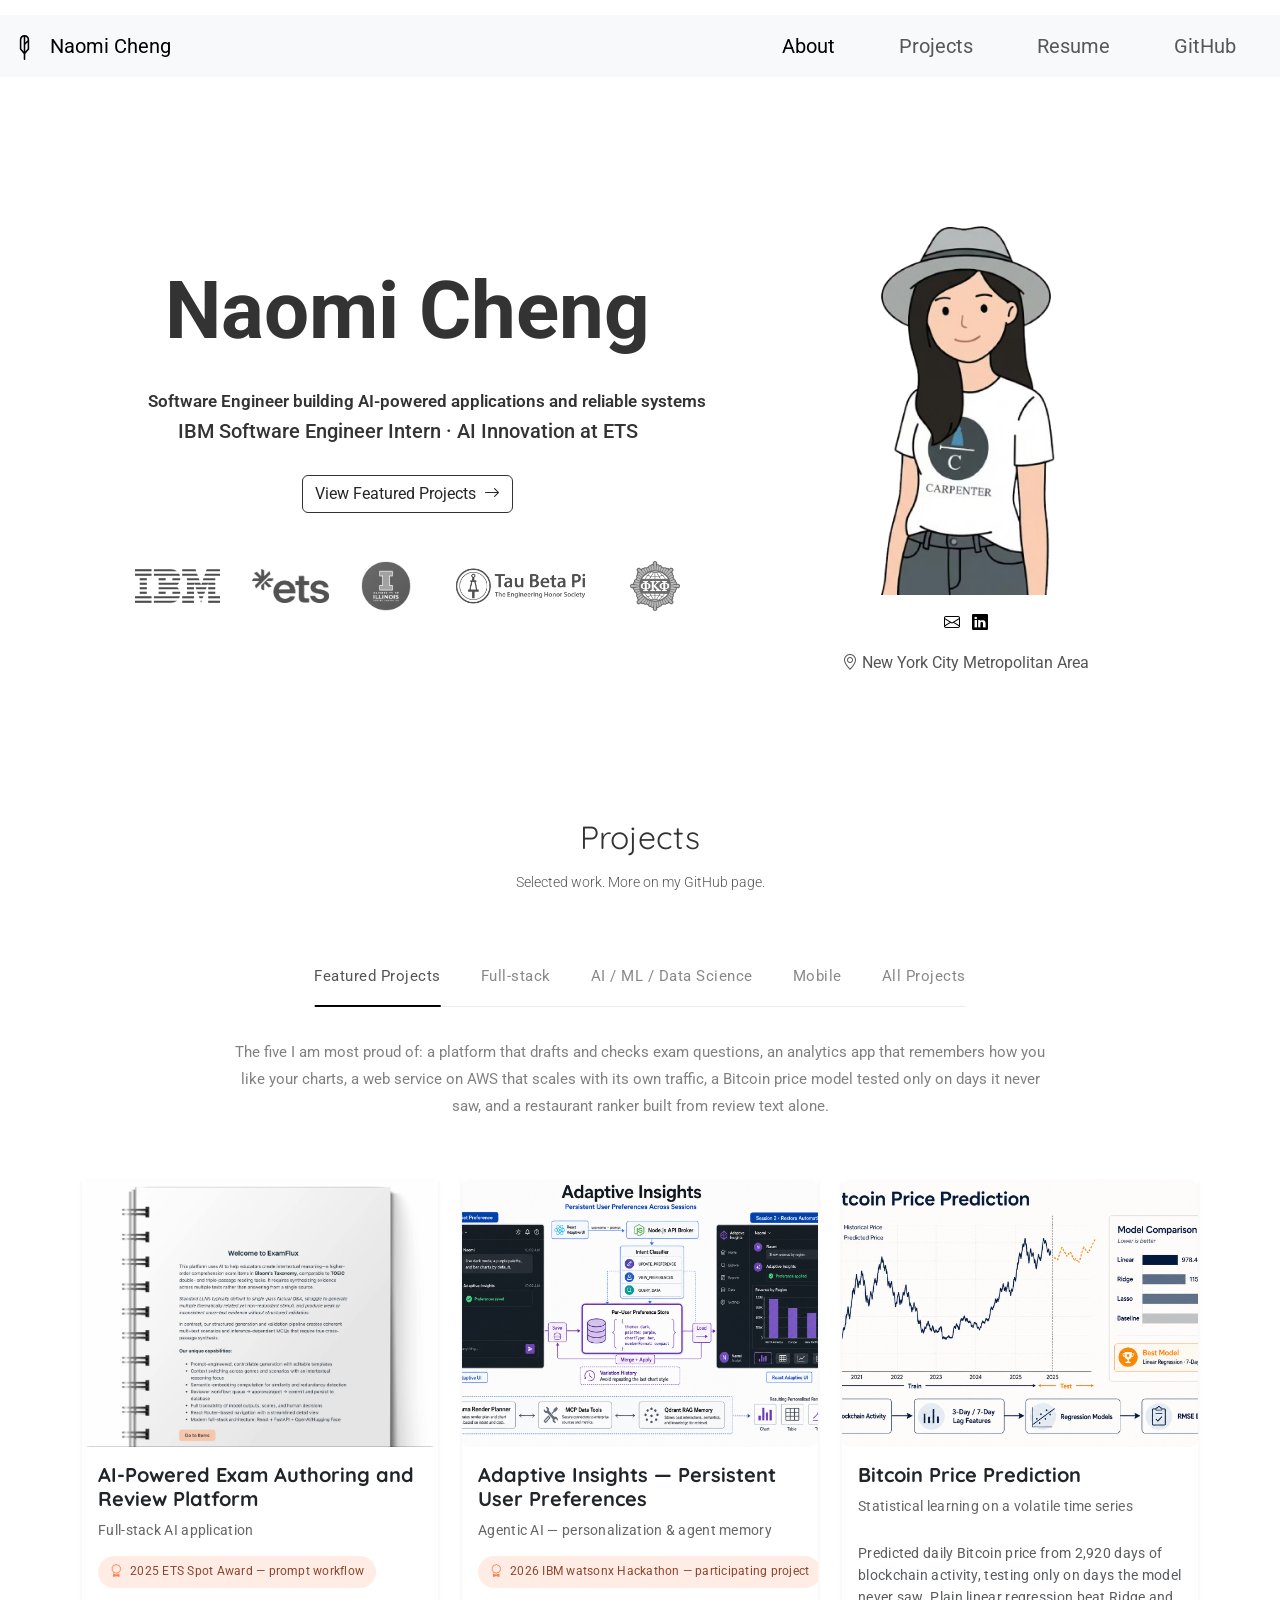
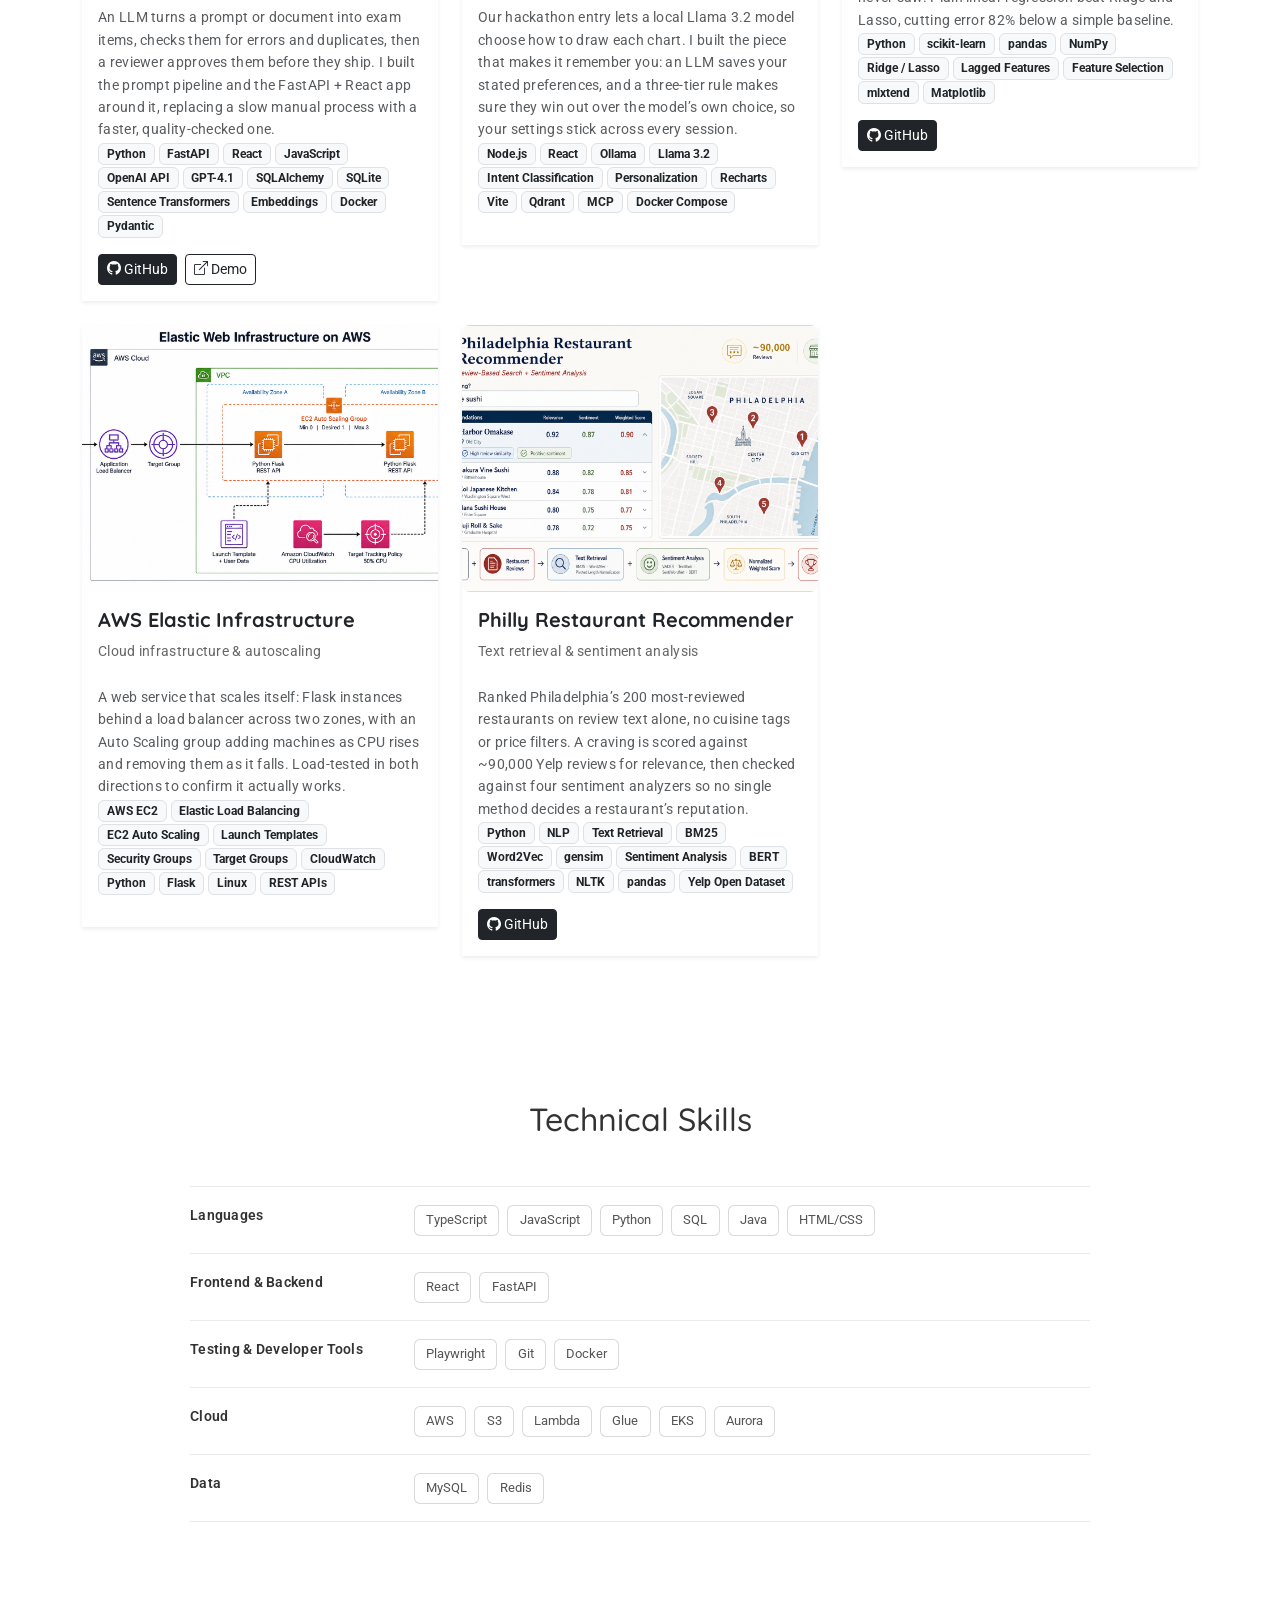
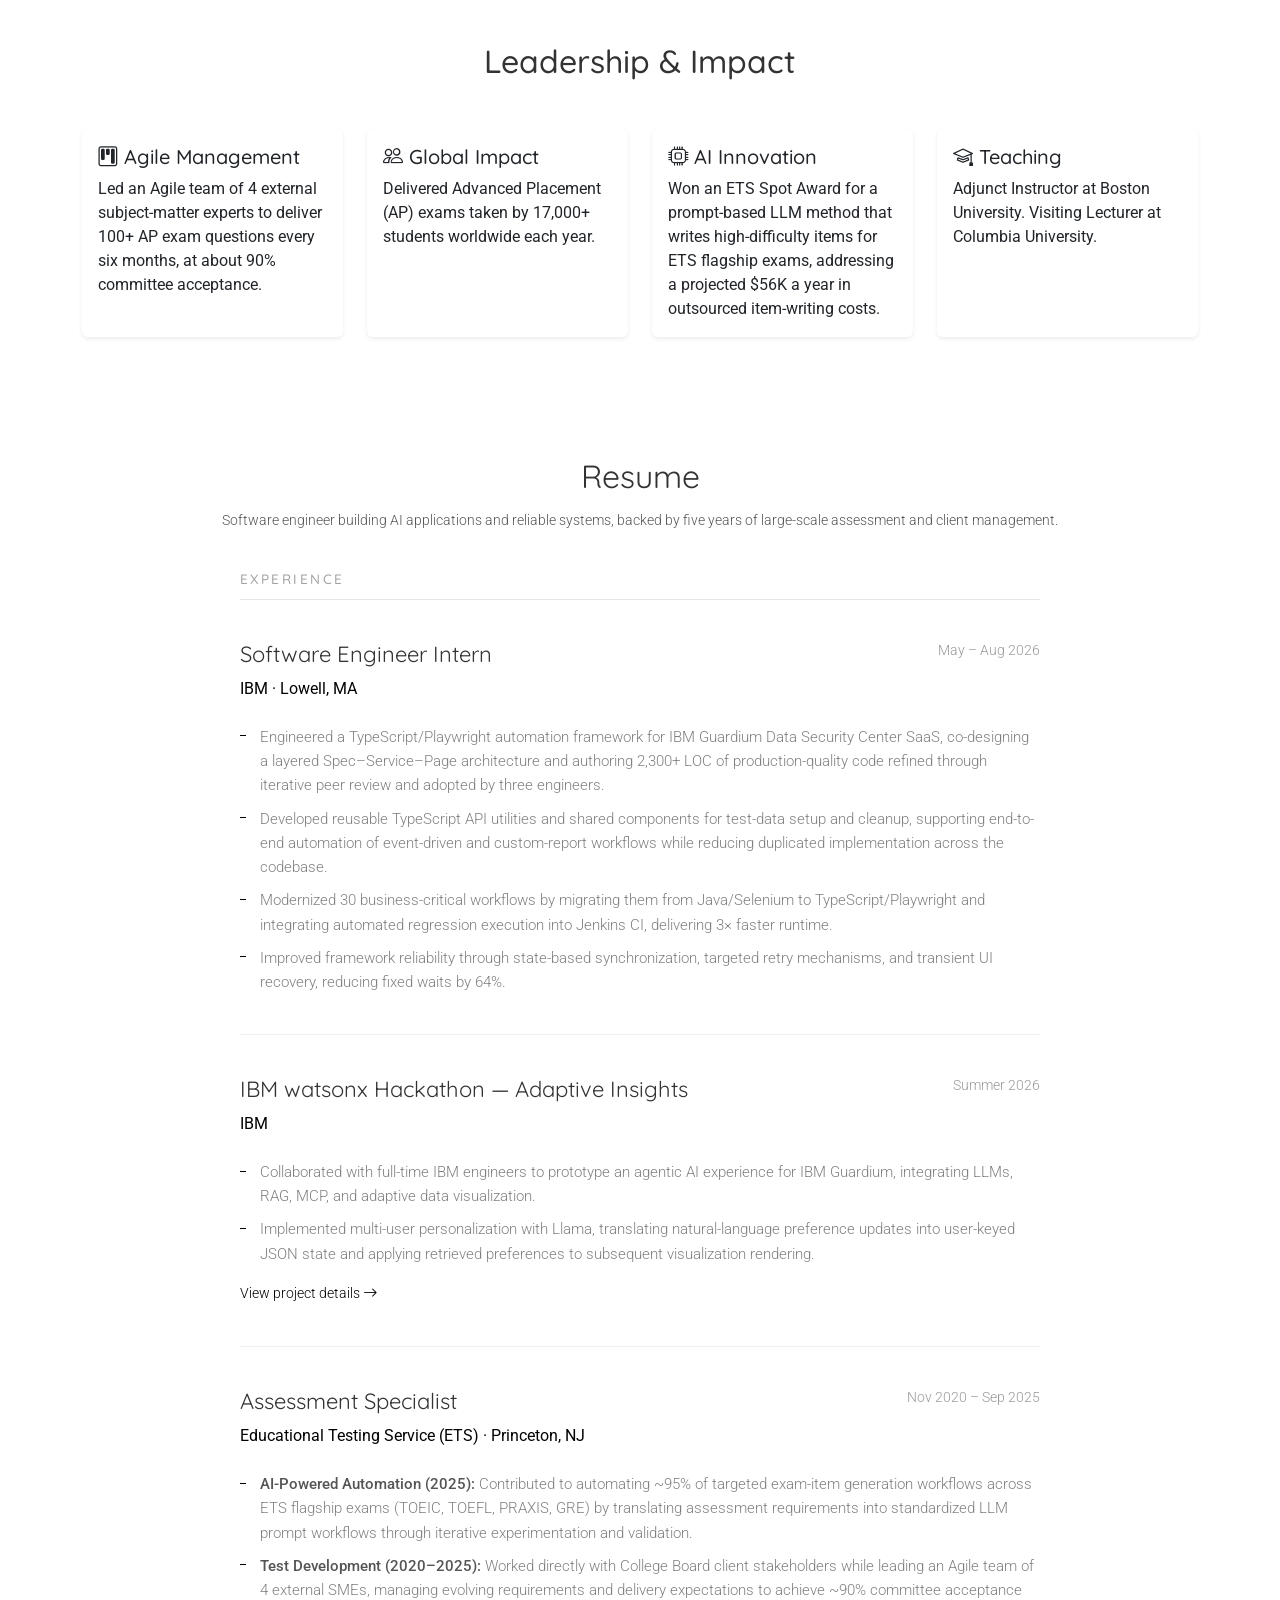
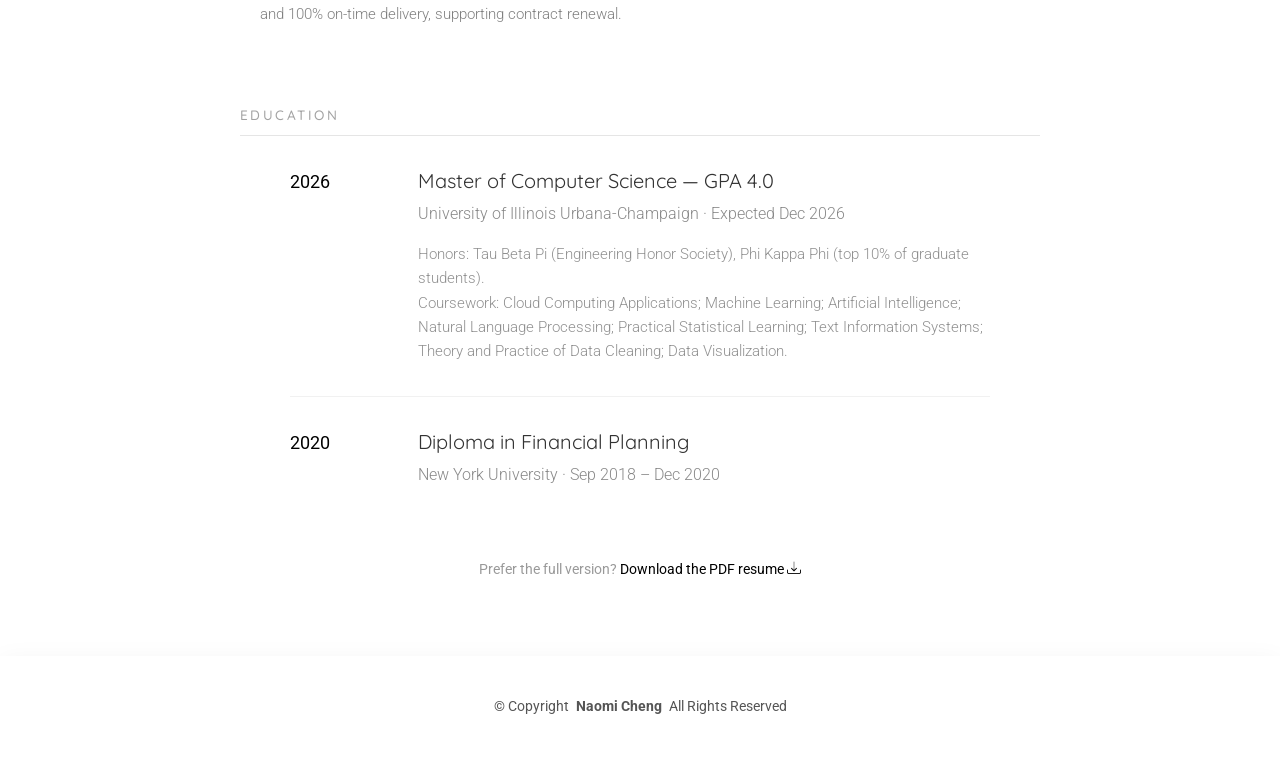
==== commit bac62f4e: "Simplify overview project cards to state what/how/impact clearly Co-Authored-By: Claude Opus 5 (1M c" ====
--- a/index.html
+++ b/index.html
@@ -232,7 +232,7 @@
 
                   <p class="text-muted small">
                     <a href="portfolio-details.html" class="card-text-link">
-                      Turns a prompt or an uploaded document into structured exam items: drafted by an LLM, checked against a schema, compared with existing content for near-duplicates, then sent to a reviewer for approval. I built the prompt-orchestration layer and the FastAPI + React service around it.
+                      An LLM turns a prompt or document into exam items, checks them for errors and duplicates, then a reviewer approves them before they ship. I built the prompt pipeline and the FastAPI + React app around it, replacing a slow manual process with a faster, quality-checked one.
                     </a>
                   </p>
 
@@ -296,7 +296,7 @@
 
                   <p class="text-muted small">
                     <a href="portfolio-details-watsonx.html" class="card-text-link">
-                      Our hackathon entry is an analytics UI where a local Llama 3.2 model decides <em>how</em> each answer is drawn. I built the layer that makes it remember you. An LLM classifier tells a preference from a question, so &ldquo;use bar charts by default&rdquo; is saved while &ldquo;show revenue by region&rdquo; is answered, and theme, palette, chart type and number format persist per user across sessions. A three-tier rule decides who wins when a saved default, the current prompt, and the model each want a different chart.
+                      Our hackathon entry lets a local Llama 3.2 model choose how to draw each chart. I built the piece that makes it remember you: an LLM saves your stated preferences, and a three-tier rule makes sure they win out over the model&rsquo;s own choice, so your settings stick across every session.
                     </a>
                   </p>
 
@@ -343,7 +343,7 @@
                   <br>
                   <p class="text-muted small">
                     <a href="portfolio-details-taxi.html" class="card-text-link">
-                      Two agents written from scratch in NumPy &mdash; no PyTorch, no RL library. Tabular Q-learning solves Taxi-v3 in 1000 of 1000 test episodes. A 24-feature Linear DQN then steers a noisy-control car around lidar-sensed obstacles, reaching the goal in 4 of 5 unseen environments.
+                      Two agents built from scratch in NumPy, no PyTorch or RL library. Tabular Q-learning solves Taxi-v3 in 1000 of 1000 test episodes, and a Linear DQN steers a noisy car around obstacles to reach the goal in 4 of 5 unseen environments.
                     </a>
                   </p>
 
@@ -394,7 +394,7 @@
                   <br>
                   <p class="text-muted small">
                     <a href="portfolio-details-bitcoin.html" class="card-text-link">
-                      Predicted daily Bitcoin price from 2,920 days of blockchain activity. Four on-chain features expand into 3-day and 7-day lag windows, split by date so the test period always comes after the training period. Plain linear regression beat Ridge and Lasso at RMSE 978.4 &mdash; about 82% below the mean baseline.
+                      Predicted daily Bitcoin price from 2,920 days of blockchain activity, testing only on days the model never saw. Plain linear regression beat Ridge and Lasso, cutting error 82% below a simple baseline.
                     </a>
                   </p>
 
@@ -446,7 +446,7 @@
                   <br>
                   <p class="text-muted small">
                     <a href="portfolio-details-aws.html" class="card-text-link">
-                      A web service that scales with its own traffic: Flask instances behind an Application Load Balancer across two availability zones, with an Auto Scaling group tracking average CPU and starting each new machine from a launch template. Load-tested both ways &mdash; instances appear under demand and shut down once it passes.
+                      A web service that scales itself: Flask instances behind a load balancer across two zones, with an Auto Scaling group adding machines as CPU rises and removing them as it falls. Load-tested in both directions to confirm it actually works.
                     </a>
                   </p>
 
@@ -493,7 +493,7 @@
                   <br>
                   <p class="text-muted small">
                     <a href="portfolio-details-solar.html" class="card-text-link">
-                      Turned 25 years of New Jersey solar data into a five-scene interactive story, each scene framed by the policy behind it. The state&rsquo;s published goals are plotted against what it actually built, with the gap shaded &mdash; so running ahead of plan, then falling behind a 17 GW target for 2035, is clear at a glance.
+                      Turned 25 years of New Jersey solar data into a five-scene interactive story, each scene framed by the policy behind it. Plotting the state&rsquo;s goals against what it actually built makes its early lead, and its later slide behind a 2035 target, clear at a glance.
                     </a>
                   </p>
 
@@ -547,7 +547,7 @@
                   <br>
                   <p class="text-muted small">
                     <a href="portfolio-details-music.html" class="card-text-link">
-                      Built the whole recommender pipeline (features, a weighted scoring model, ranking, and evaluation) over an 18-song catalog and a four-field taste profile. Genre is worth 35 points, with mood, energy, and acoustic texture as tie-breakers. Every pick comes with an explanation, and a model card lists what the weighting costs: genre lock-in, thin coverage for rare styles, and three features left unused.
+                      Built a recommender end to end: features, a weighted scoring model, ranking, and evaluation, over an 18-song catalog matched to a taste profile. Every pick comes with a plain-language explanation, and a model card documents exactly where the weighting falls short.
                     </a>
                   </p>
 
@@ -601,7 +601,7 @@
                   <br>
                   <p class="text-muted small">
                     <a href="portfolio-details-philly.html" class="card-text-link">
-                      Ranked Philadelphia&rsquo;s 200 most-reviewed restaurants on review text alone &mdash; no cuisine tags, no price filters. A free-text craving is scored against ~90,000 pooled Yelp reviews with BM25, Word2Vec, and pivoted length normalization, then combined with sentiment from four analyzers (VADER, TextBlob, SentiWordNet, BERT) so no single method sets a restaurant&rsquo;s reputation.
+                      Ranked Philadelphia&rsquo;s 200 most-reviewed restaurants on review text alone, no cuisine tags or price filters. A craving is scored against ~90,000 Yelp reviews for relevance, then checked against four sentiment analyzers so no single method decides a restaurant&rsquo;s reputation.
                     </a>
                   </p>
 
@@ -657,7 +657,7 @@
                   <br>
                   <p class="text-muted small">
                     <a href="portfolio-details-tumblr.html" class="card-text-link">
-                      An iPhone app that pulls <em>Humans of New York</em> photo posts from the Tumblr API into a scrolling feed &mdash; a URLSession fetch decoded into Codable models, a custom table view cell, and Nuke loading photos off the main thread so scrolling stays smooth. Tapping a row hands the selected post to a detail screen built for reading.
+                      An iPhone app that pulls <em>Humans of New York</em> photos from the Tumblr API into a scrolling feed, with images loading in the background so scrolling never stalls. Tapping a post hands it off to a detail screen built for reading the full story.
                     </a>
                   </p>
 
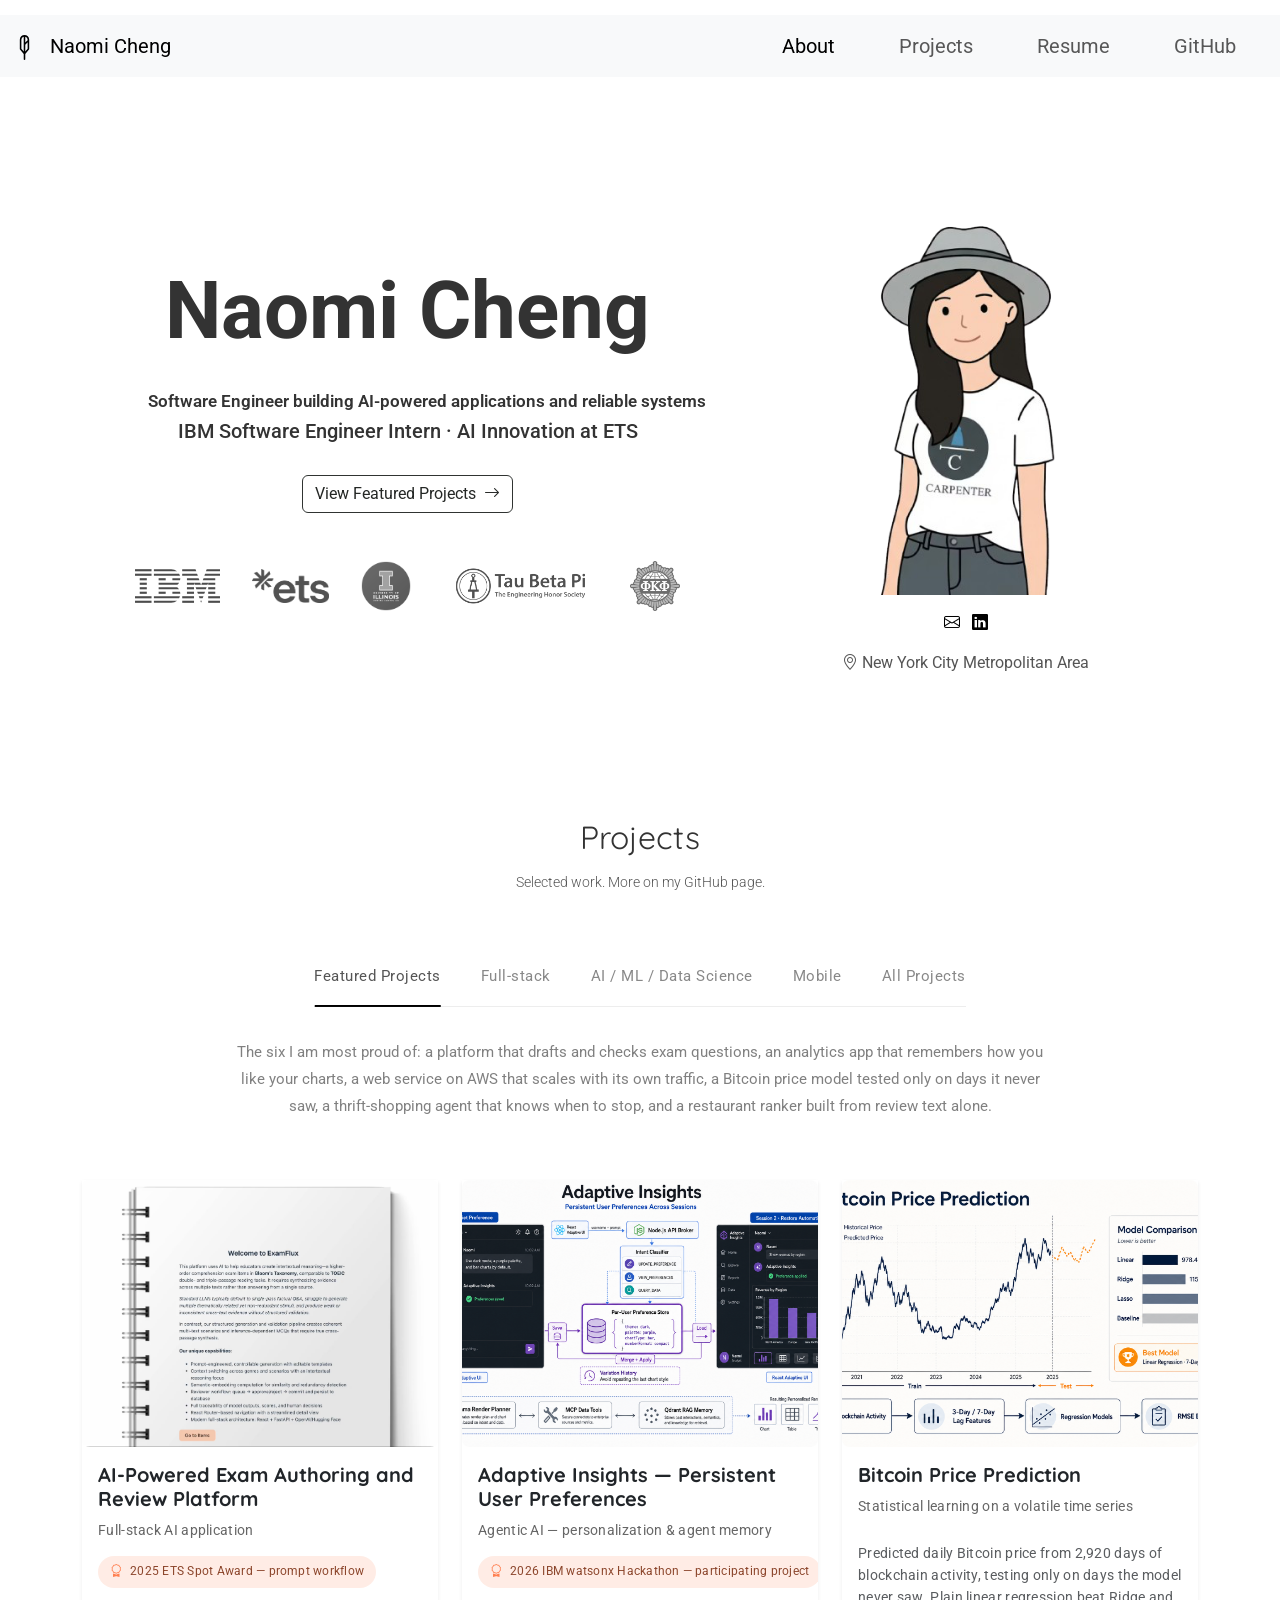
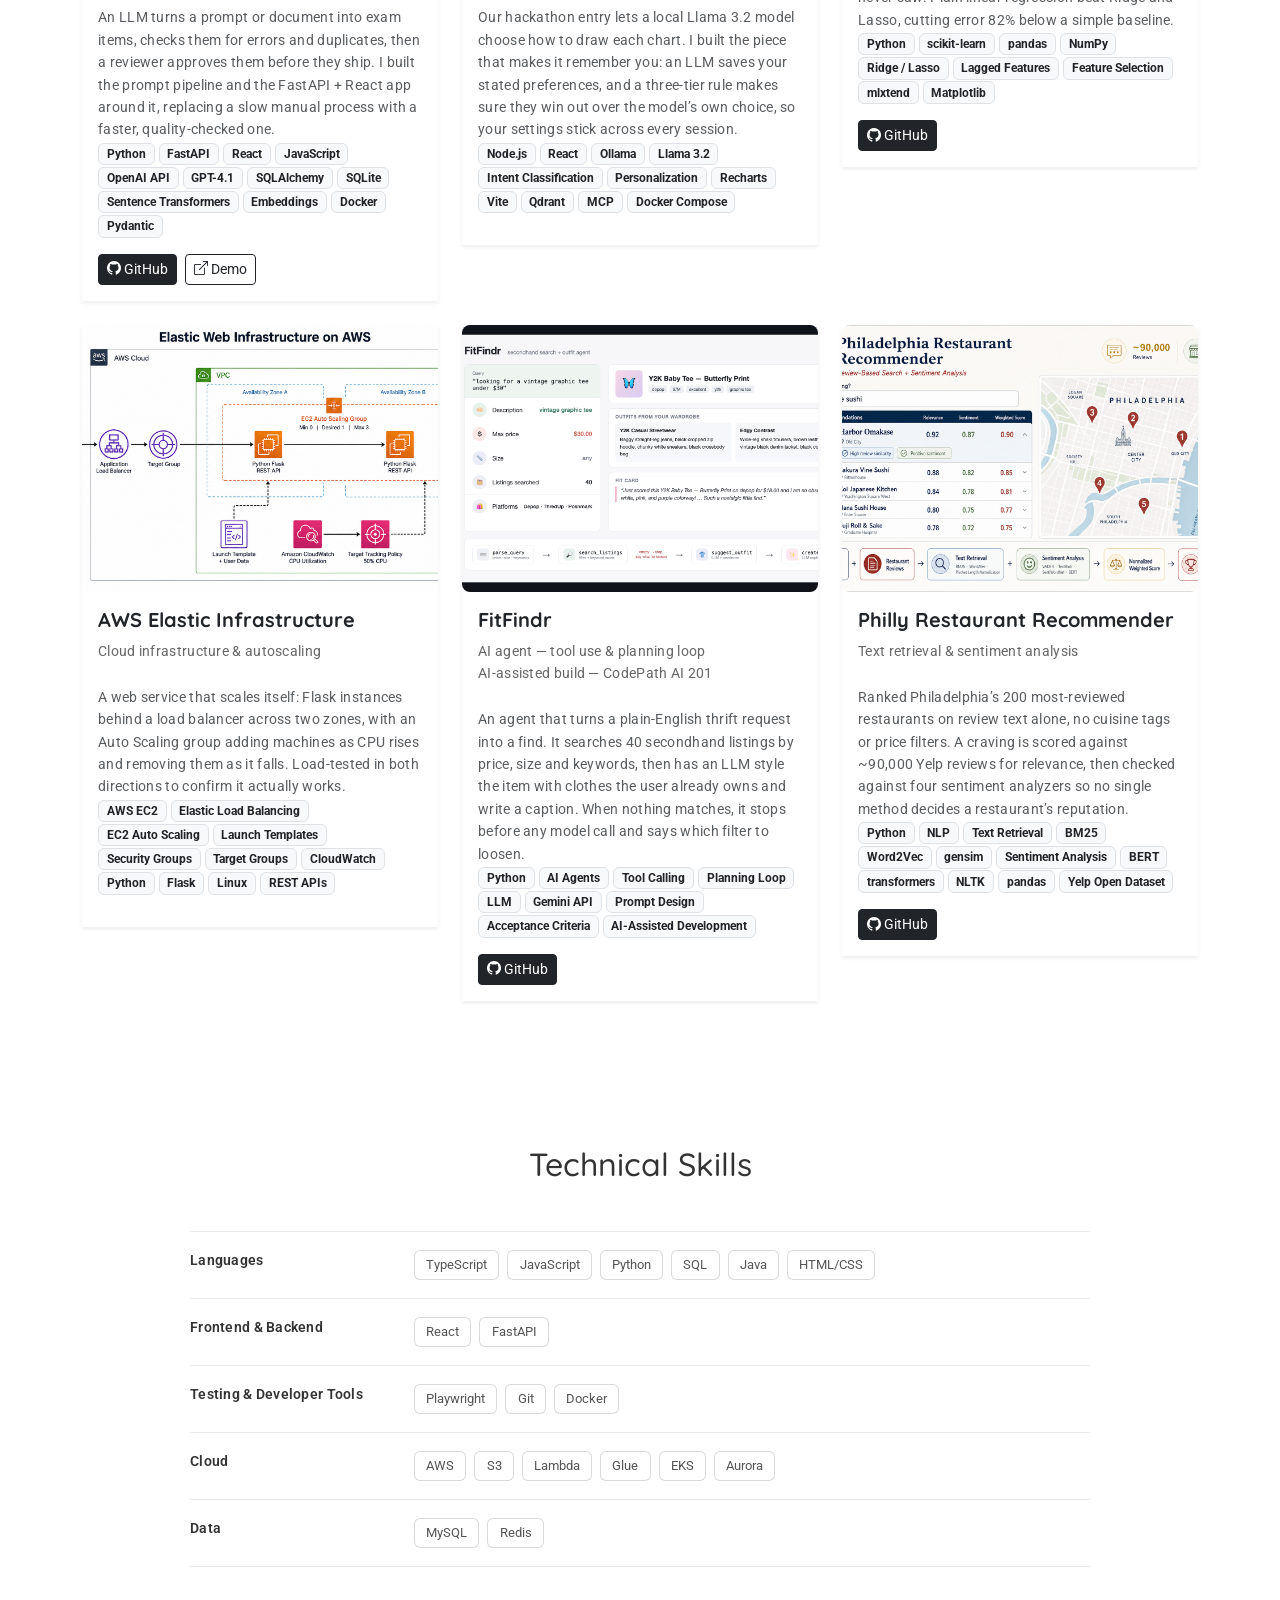
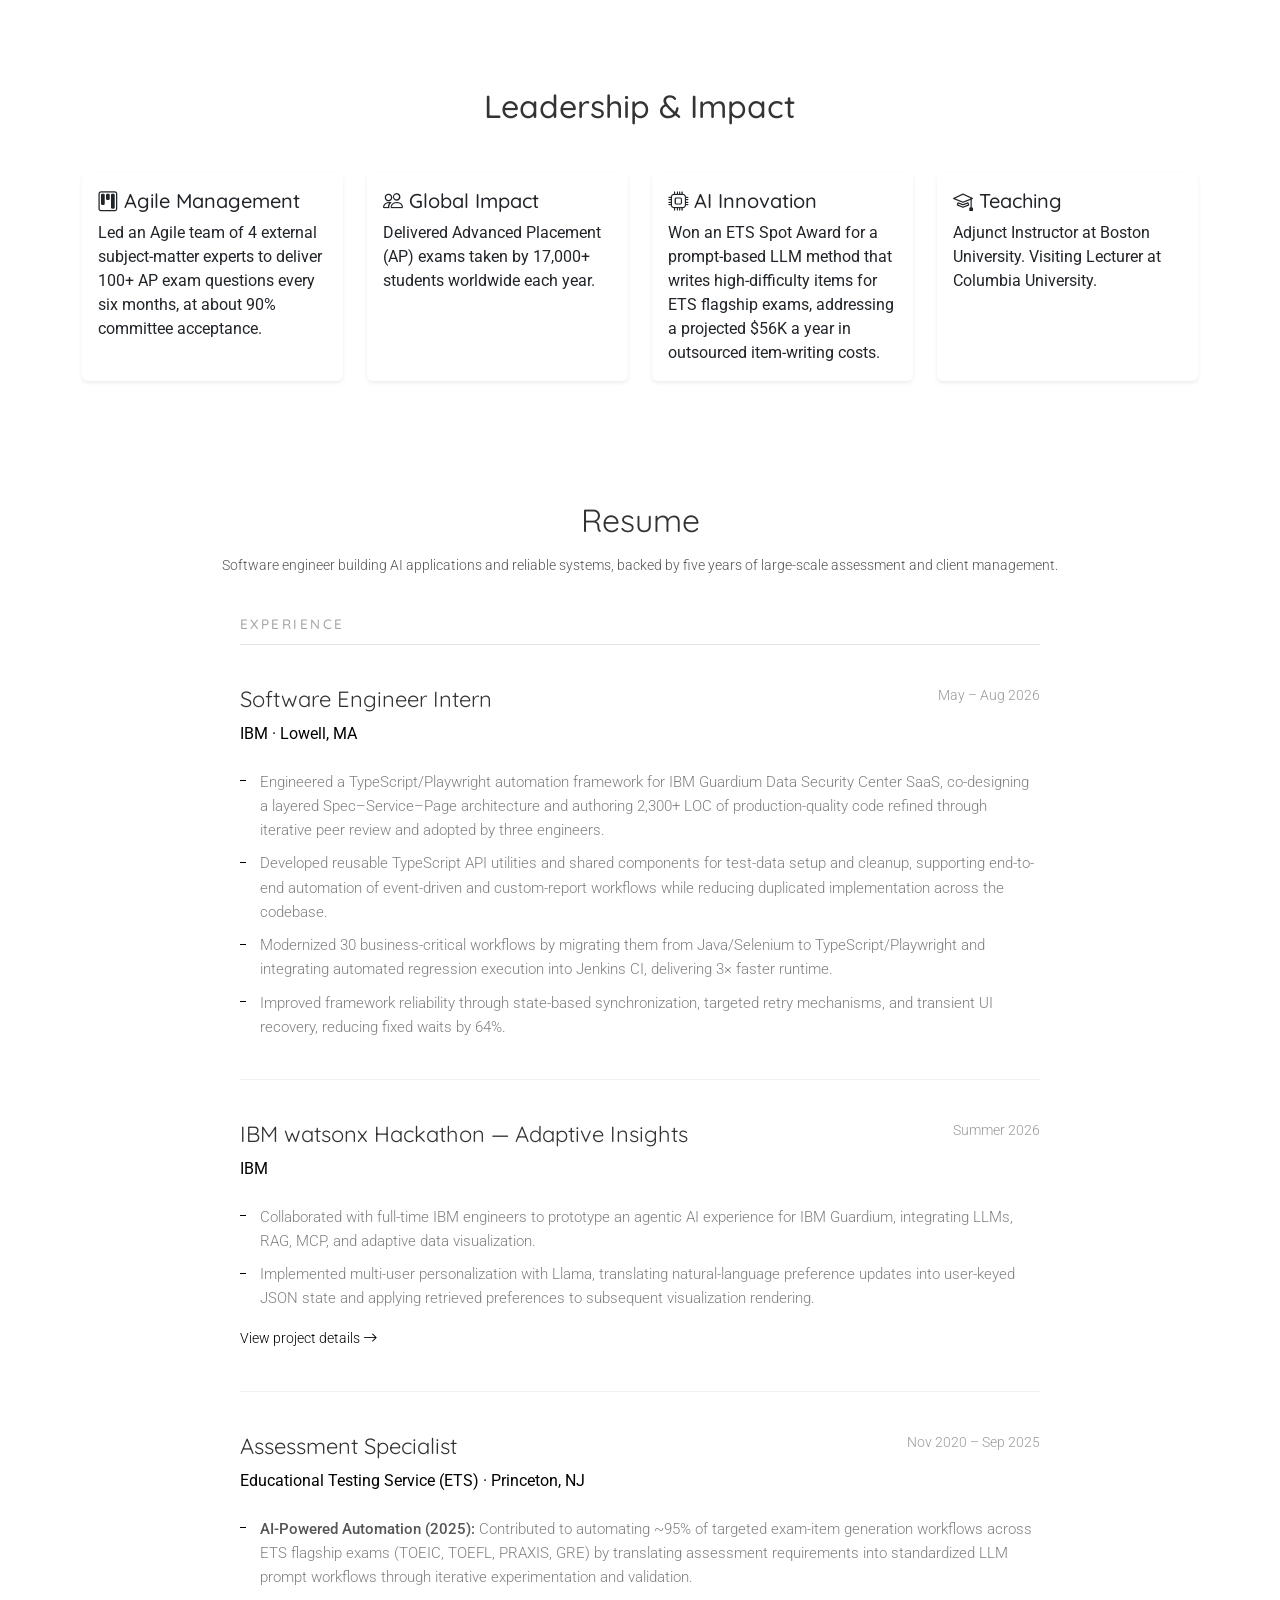
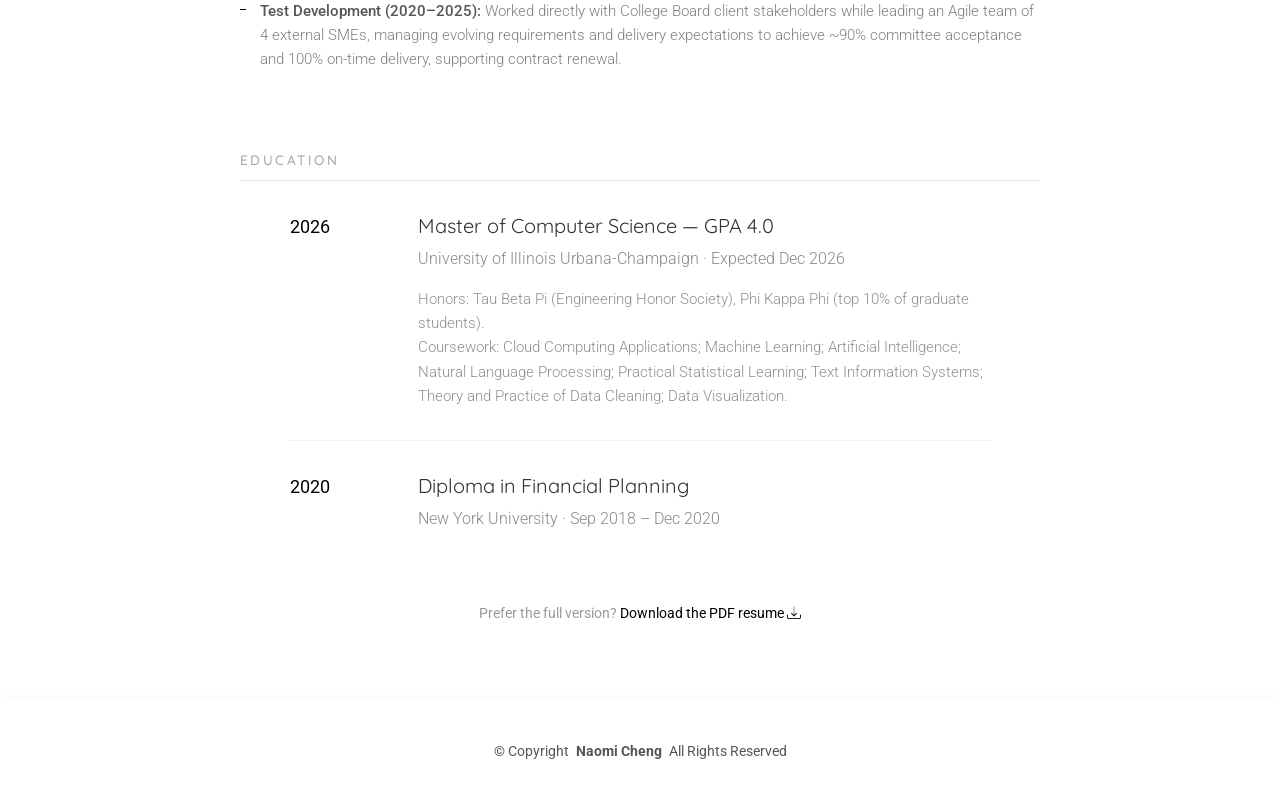
==== commit 3f4632fc: "Feature FitFindr in the default Featured Projects view Co-Authored-By: Claude Opus 5.5 <noreply@anth" ====
--- a/index.html
+++ b/index.html
@@ -181,7 +181,7 @@
           <div class="portfolio-summary" data-aos="fade-up" data-aos-delay="150">
 
             <p class="portfolio-summary-text summary-active" data-summary-for=".filter-featured">
-              The five I am most proud of: a platform that drafts and checks exam questions, an analytics app that remembers how you like your charts, a web service on AWS that scales with its own traffic, a Bitcoin price model tested only on days it never saw, and a restaurant ranker built from review text alone.
+              The six I am most proud of: a platform that drafts and checks exam questions, an analytics app that remembers how you like your charts, a web service on AWS that scales with its own traffic, a Bitcoin price model tested only on days it never saw, a thrift-shopping agent that knows when to stop, and a restaurant ranker built from review text alone.
             </p>
 
             <p class="portfolio-summary-text" data-summary-for=".filter-fullstack">
@@ -189,7 +189,7 @@
             </p>
 
             <p class="portfolio-summary-text" data-summary-for=".filter-ai">
-              Five projects on the modeling side: agents that learn by trial and error, a Bitcoin price predictor, an interactive story about New Jersey solar power, a music recommender that explains its picks, and a restaurant ranker built from Yelp reviews.
+              Six projects on the modeling side: agents that learn by trial and error, a Bitcoin price predictor, an interactive story about New Jersey solar power, a music recommender that explains its picks, a thrift-shopping agent that styles its finds, and a restaurant ranker built from Yelp reviews.
             </p>
 
             <p class="portfolio-summary-text" data-summary-for=".filter-app">
@@ -197,7 +197,7 @@
             </p>
 
             <p class="portfolio-summary-text" data-summary-for="*">
-              Nine projects across AI apps, machine learning, cloud, and mobile.
+              Ten projects across AI apps, machine learning, cloud, and mobile.
             </p>
 
           </div>
@@ -577,6 +577,58 @@
               </div>
             </div>
             <!-- End Portfolio Item -->
+           <div class="col-lg-4 col-md-6 portfolio-item isotope-item filter-featured filter-ai">
+              <div class="portfolio-card shadow-sm h-100">
+
+                <div class="image-container">
+                  <a href="portfolio-details-fitfindr.html" class="card-image-link" aria-label="View project details">
+                    <img src="assets/img/portfolio/fitfindr.png"
+                        class="img-fluid"
+                        alt="FitFindr turning a thrift request into a matched listing, two outfits from the user's wardrobe, and a fit card caption"
+                        loading="lazy">
+                  </a>
+                </div>
+
+                <div class="content p-3">
+
+                  <h5 class="fw-bold">
+                    <a href="portfolio-details-fitfindr.html" class="text-dark text-decoration-none">
+                      FitFindr
+                    </a>
+                  </h5>
+                  <p class="mb-0">AI agent &mdash; tool use &amp; planning loop</p>
+                  <p class="mb-0">AI-assisted build &mdash; CodePath AI 201</p>
+                  <br>
+                  <p class="text-muted small">
+                    <a href="portfolio-details-fitfindr.html" class="card-text-link">
+                      An agent that turns a plain-English thrift request into a find. It searches 40 secondhand listings by price, size and keywords, then has an LLM style the item with clothes the user already owns and write a caption. When nothing matches, it stops before any model call and says which filter to loosen.
+                    </a>
+                  </p>
+
+                  <!-- Tech stack -->
+                  <div class="mb-3">
+                    <span class="badge bg-light text-dark border">Python</span>
+                    <span class="badge bg-light text-dark border">AI Agents</span>
+                    <span class="badge bg-light text-dark border">Tool Calling</span>
+                    <span class="badge bg-light text-dark border">Planning Loop</span>
+                    <span class="badge bg-light text-dark border">LLM</span>
+                    <span class="badge bg-light text-dark border">Gemini API</span>
+                    <span class="badge bg-light text-dark border">Prompt Design</span>
+                    <span class="badge bg-light text-dark border">Acceptance Criteria</span>
+                    <span class="badge bg-light text-dark border">AI-Assisted Development</span>
+                  </div>
+
+                  <!-- Buttons -->
+                  <div class="d-flex gap-2 flex-wrap">
+                    <a href="https://github.com/ysc06/ai201-project2-fitfindr-starter-v2026" target="_blank" rel="noopener noreferrer" class="btn btn-sm btn-dark">
+                      <i class="bi bi-github"></i> GitHub
+                    </a>
+                  </div>
+
+                </div>
+              </div>
+            </div>
+            <!-- End Portfolio Item -->
 
            <div class="col-lg-4 col-md-6 portfolio-item isotope-item filter-featured filter-ai">
               <div class="portfolio-card shadow-sm h-100">
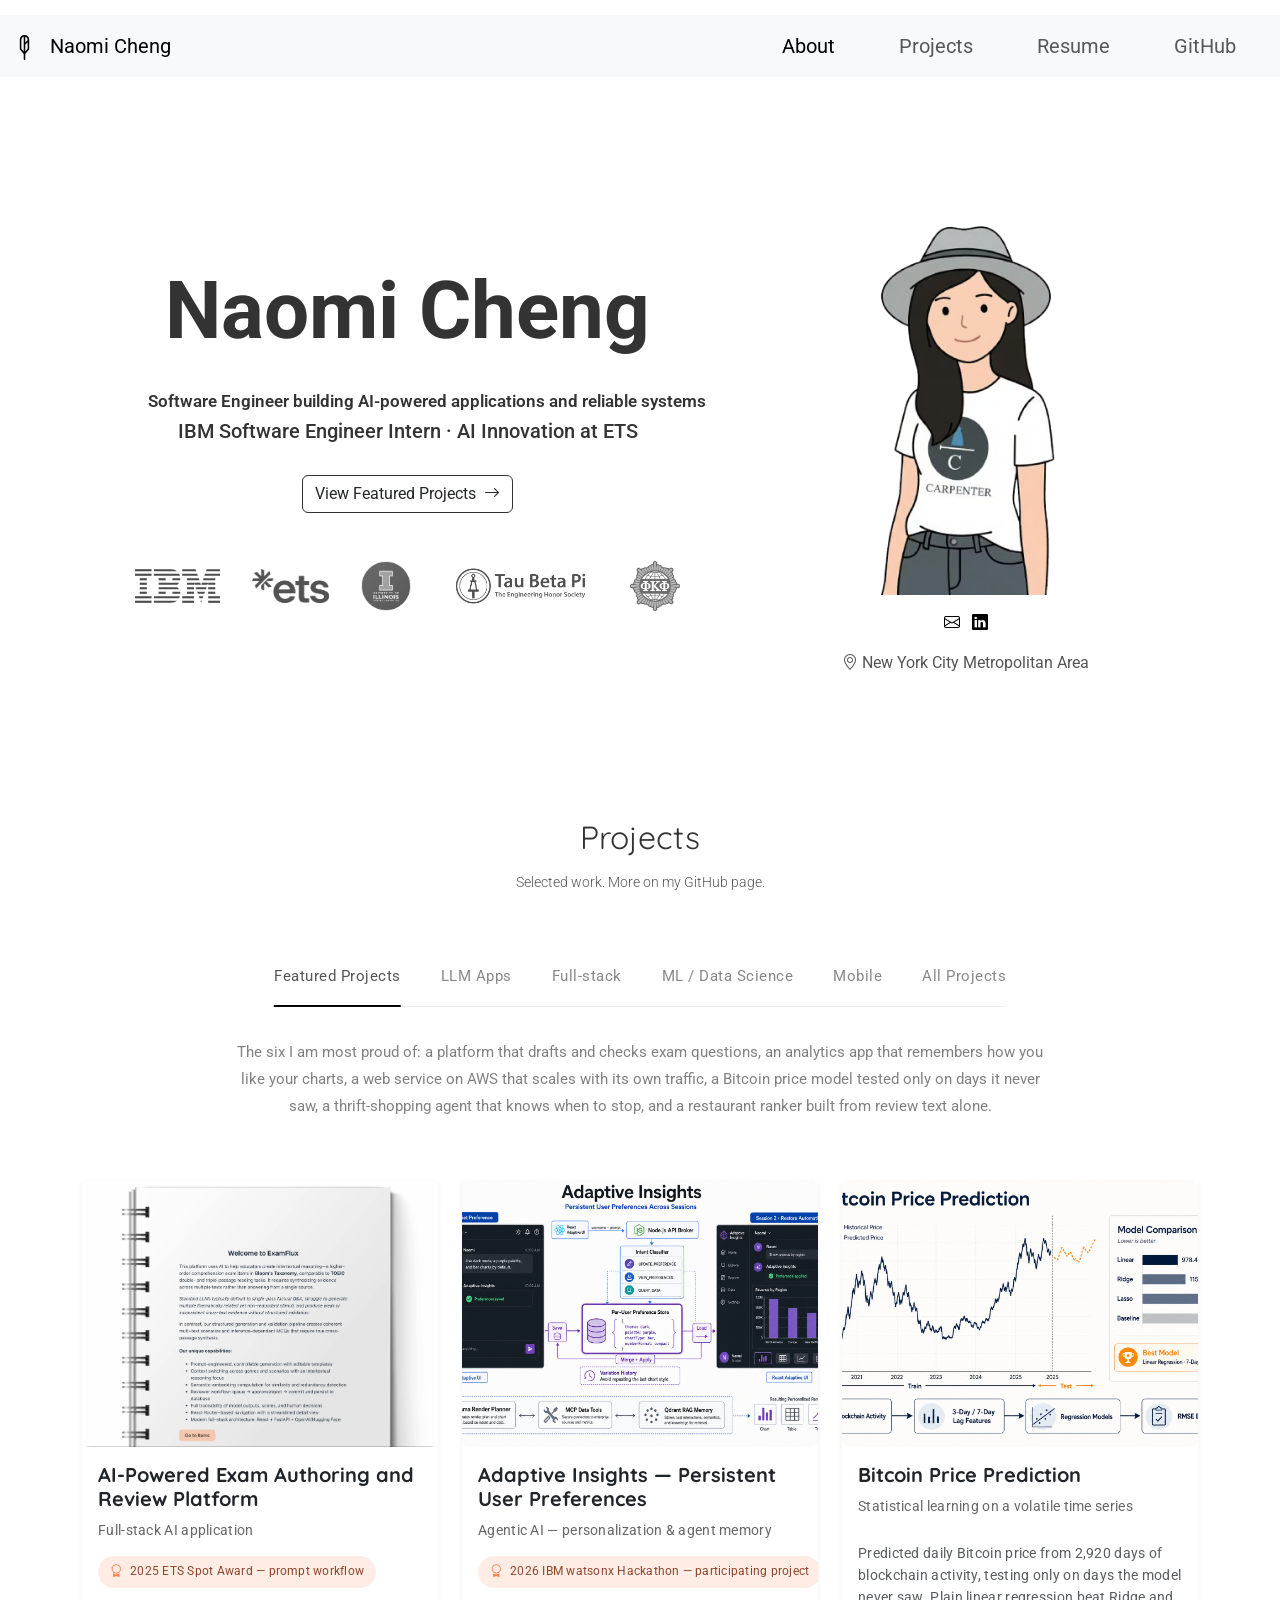
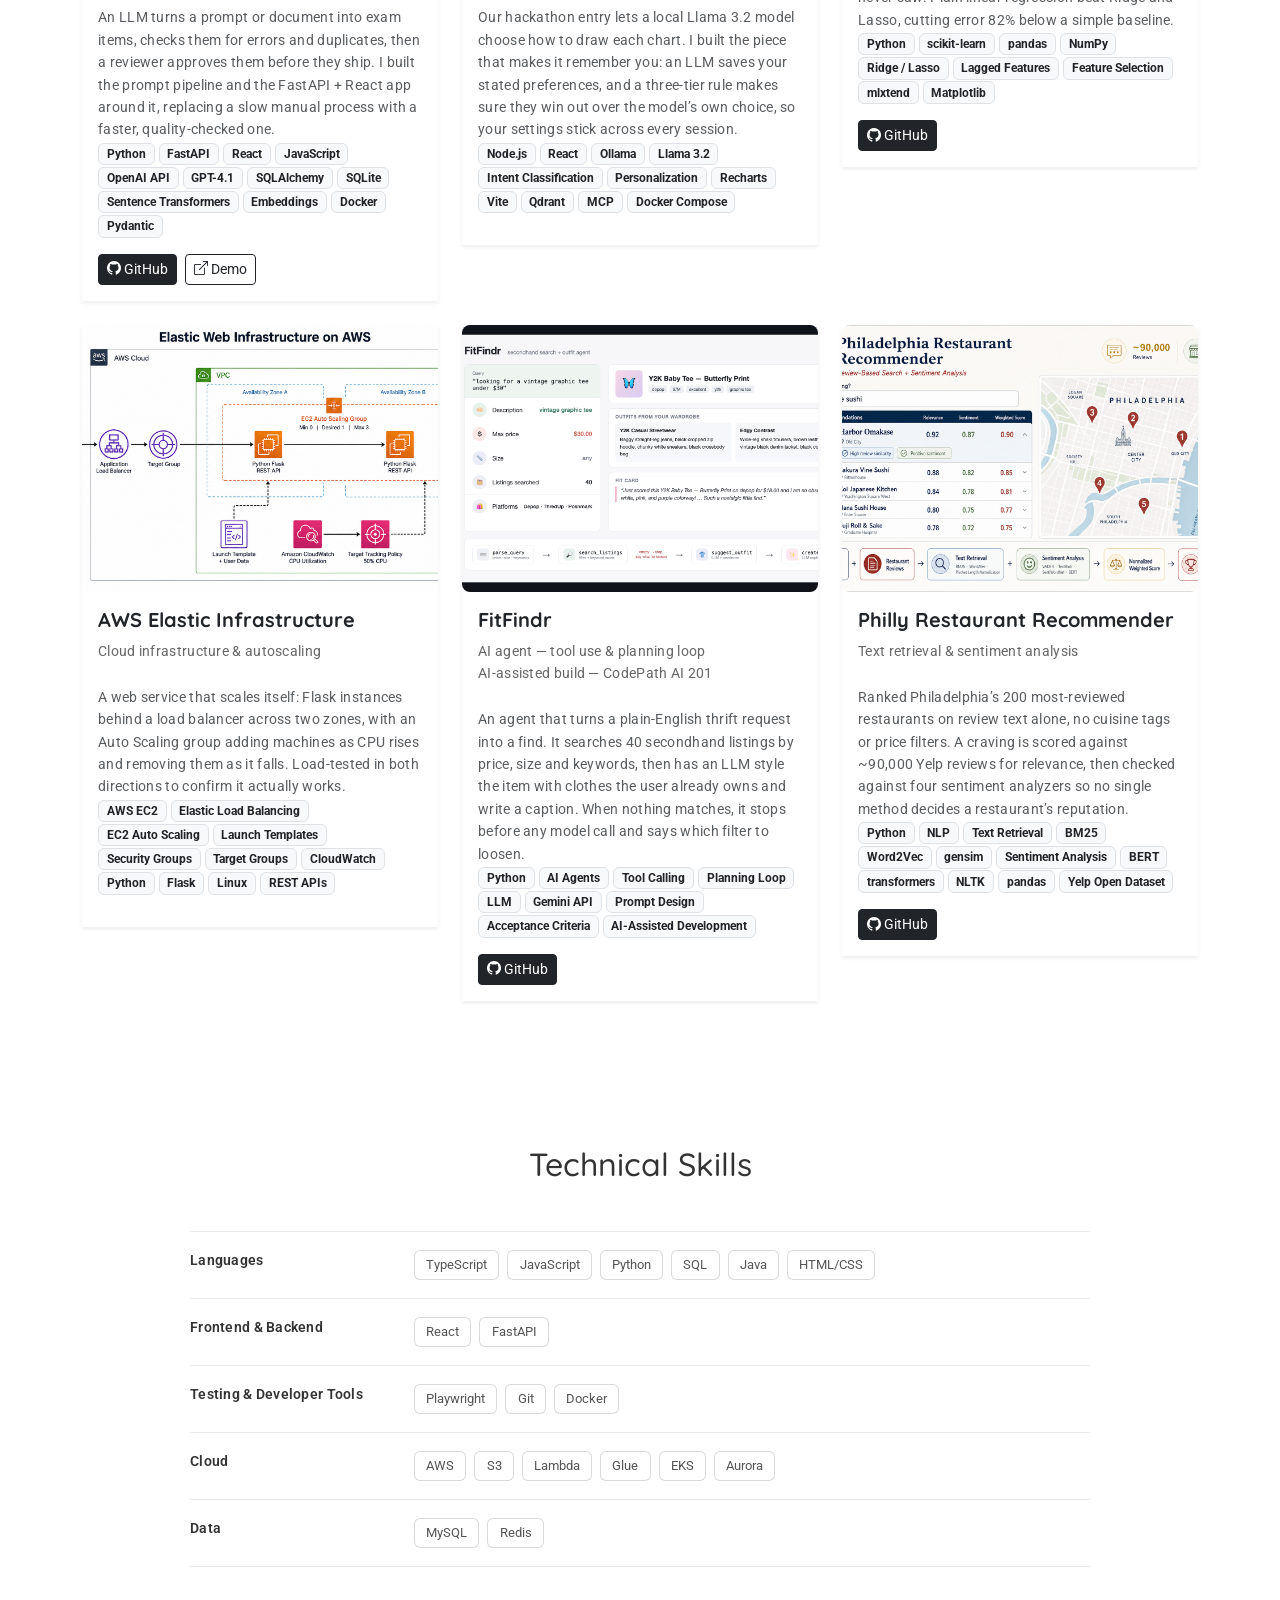
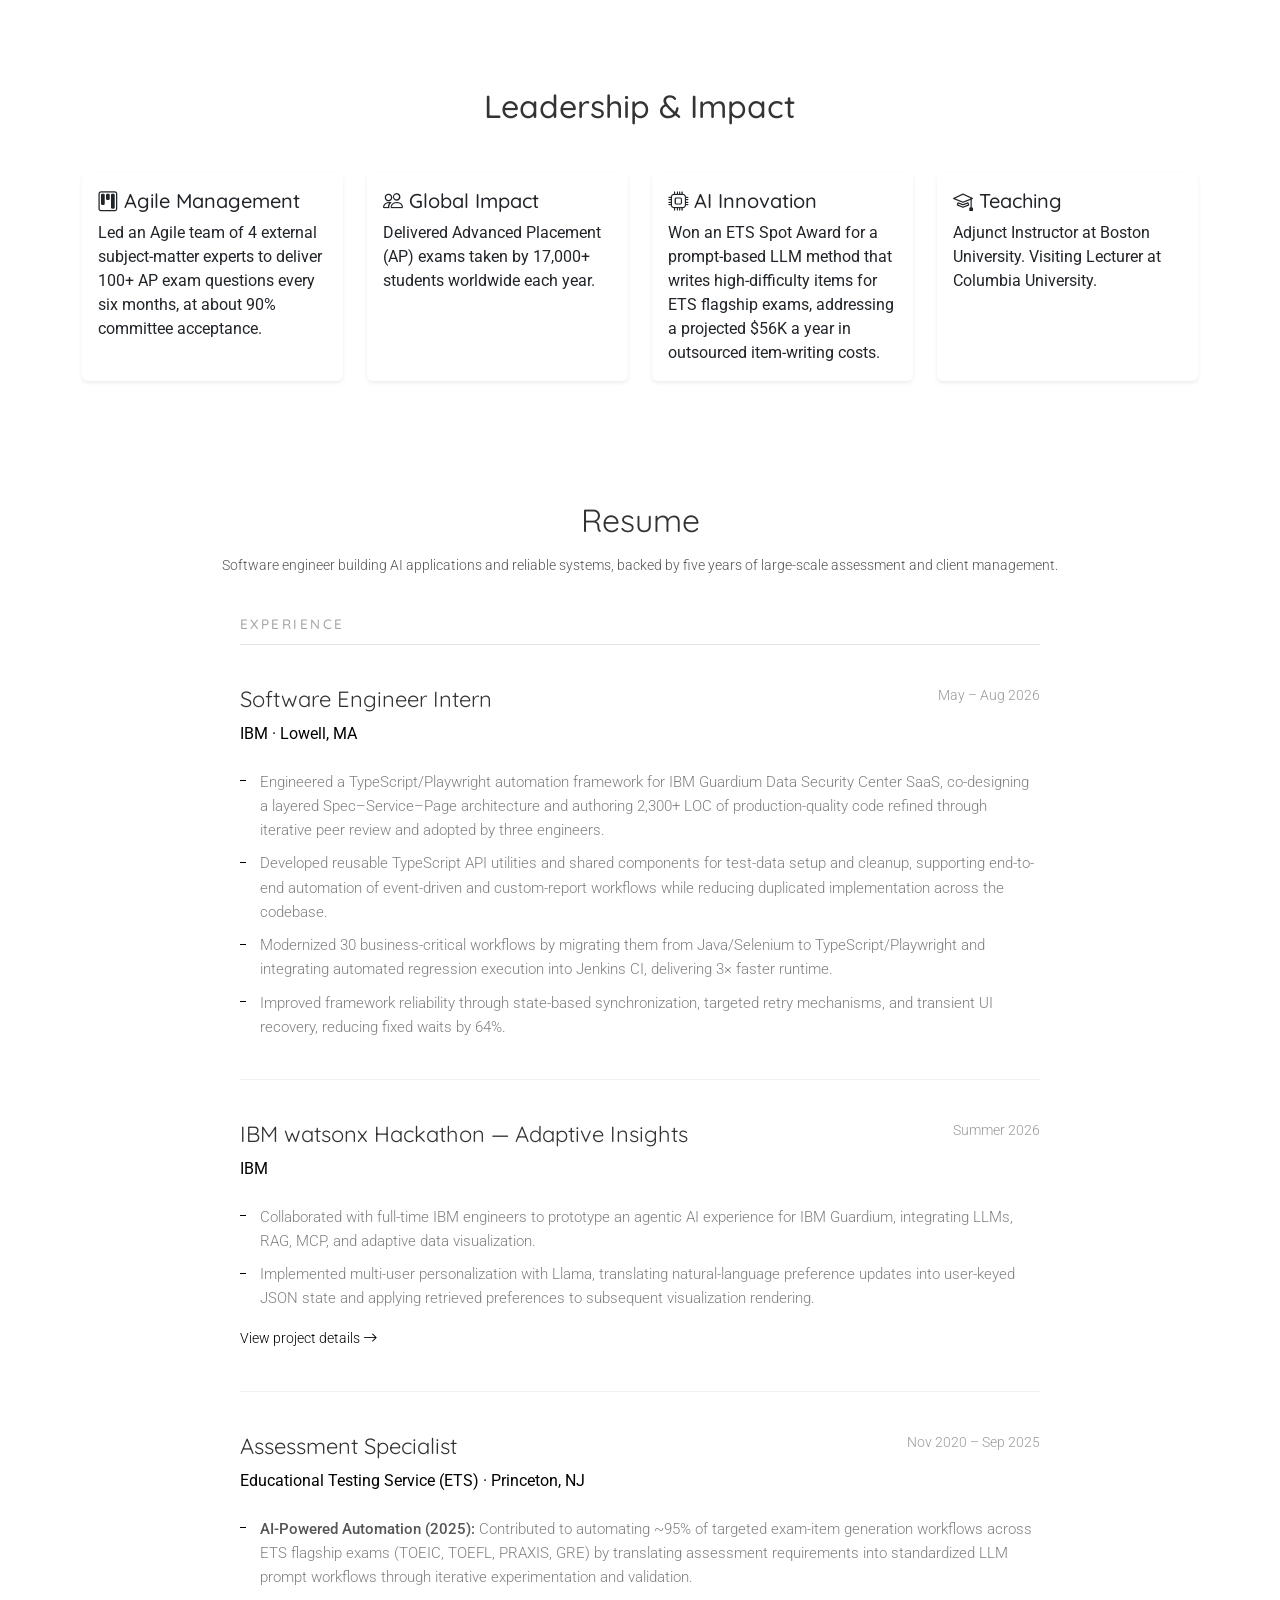
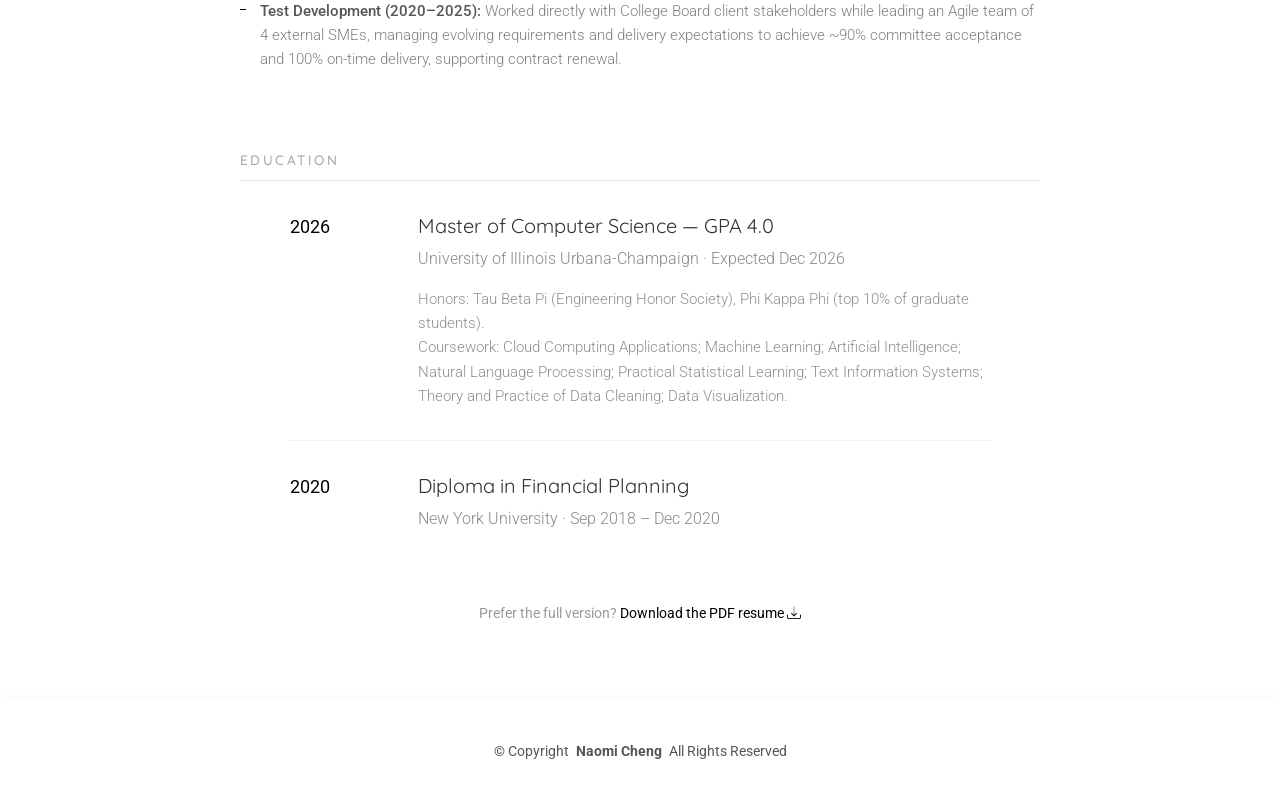
==== commit 730be8d2: "Add LLM Apps filter tab; rename AI tab to ML / Data Science Co-Authored-By: Claude Opus 5.5 <noreply" ====
--- a/index.html
+++ b/index.html
@@ -170,8 +170,9 @@
           <div class="portfolio-filters-wrapper" data-aos="fade-up" data-aos-delay="100">
             <ul class="portfolio-filters isotope-filters">
               <li data-filter=".filter-featured" class="filter-active">Featured Projects</li>
+              <li data-filter=".filter-llm">LLM Apps</li>
               <li data-filter=".filter-fullstack">Full-stack</li>
-              <li data-filter=".filter-ai">AI / ML / Data Science</li>
+              <li data-filter=".filter-ai">ML / Data Science</li>
               <li data-filter=".filter-app">Mobile</li>
               <li data-filter="*">All Projects</li>
             </ul>
@@ -184,12 +185,16 @@
               The six I am most proud of: a platform that drafts and checks exam questions, an analytics app that remembers how you like your charts, a web service on AWS that scales with its own traffic, a Bitcoin price model tested only on days it never saw, a thrift-shopping agent that knows when to stop, and a restaurant ranker built from review text alone.
             </p>
 
+            <p class="portfolio-summary-text" data-summary-for=".filter-llm">
+              Two apps built around a language model: an analytics assistant that remembers how each user likes their charts, and a thrift-shopping agent that knows when to stop.
+            </p>
+
             <p class="portfolio-summary-text" data-summary-for=".filter-fullstack">
               Two AI apps I built front to back &mdash; the screen, the server, and the AI logic in between.
             </p>
 
             <p class="portfolio-summary-text" data-summary-for=".filter-ai">
-              Six projects on the modeling side: agents that learn by trial and error, a Bitcoin price predictor, an interactive story about New Jersey solar power, a music recommender that explains its picks, a thrift-shopping agent that styles its finds, and a restaurant ranker built from Yelp reviews.
+              Five projects on the modeling side: agents that learn by trial and error, a Bitcoin price predictor, an interactive story about New Jersey solar power, a music recommender that explains its picks, and a restaurant ranker built from Yelp reviews.
             </p>
 
             <p class="portfolio-summary-text" data-summary-for=".filter-app">
@@ -268,7 +273,7 @@
          
             <!-- End Portfolio Item -->
 
-           <div class="col-lg-4 col-md-6 portfolio-item isotope-item filter-featured filter-fullstack">
+           <div class="col-lg-4 col-md-6 portfolio-item isotope-item filter-featured filter-llm filter-fullstack">
               <div class="portfolio-card shadow-sm h-100">
 
                 <div class="image-container">
@@ -577,7 +582,7 @@
               </div>
             </div>
             <!-- End Portfolio Item -->
-           <div class="col-lg-4 col-md-6 portfolio-item isotope-item filter-featured filter-ai">
+           <div class="col-lg-4 col-md-6 portfolio-item isotope-item filter-featured filter-llm">
               <div class="portfolio-card shadow-sm h-100">
 
                 <div class="image-container">
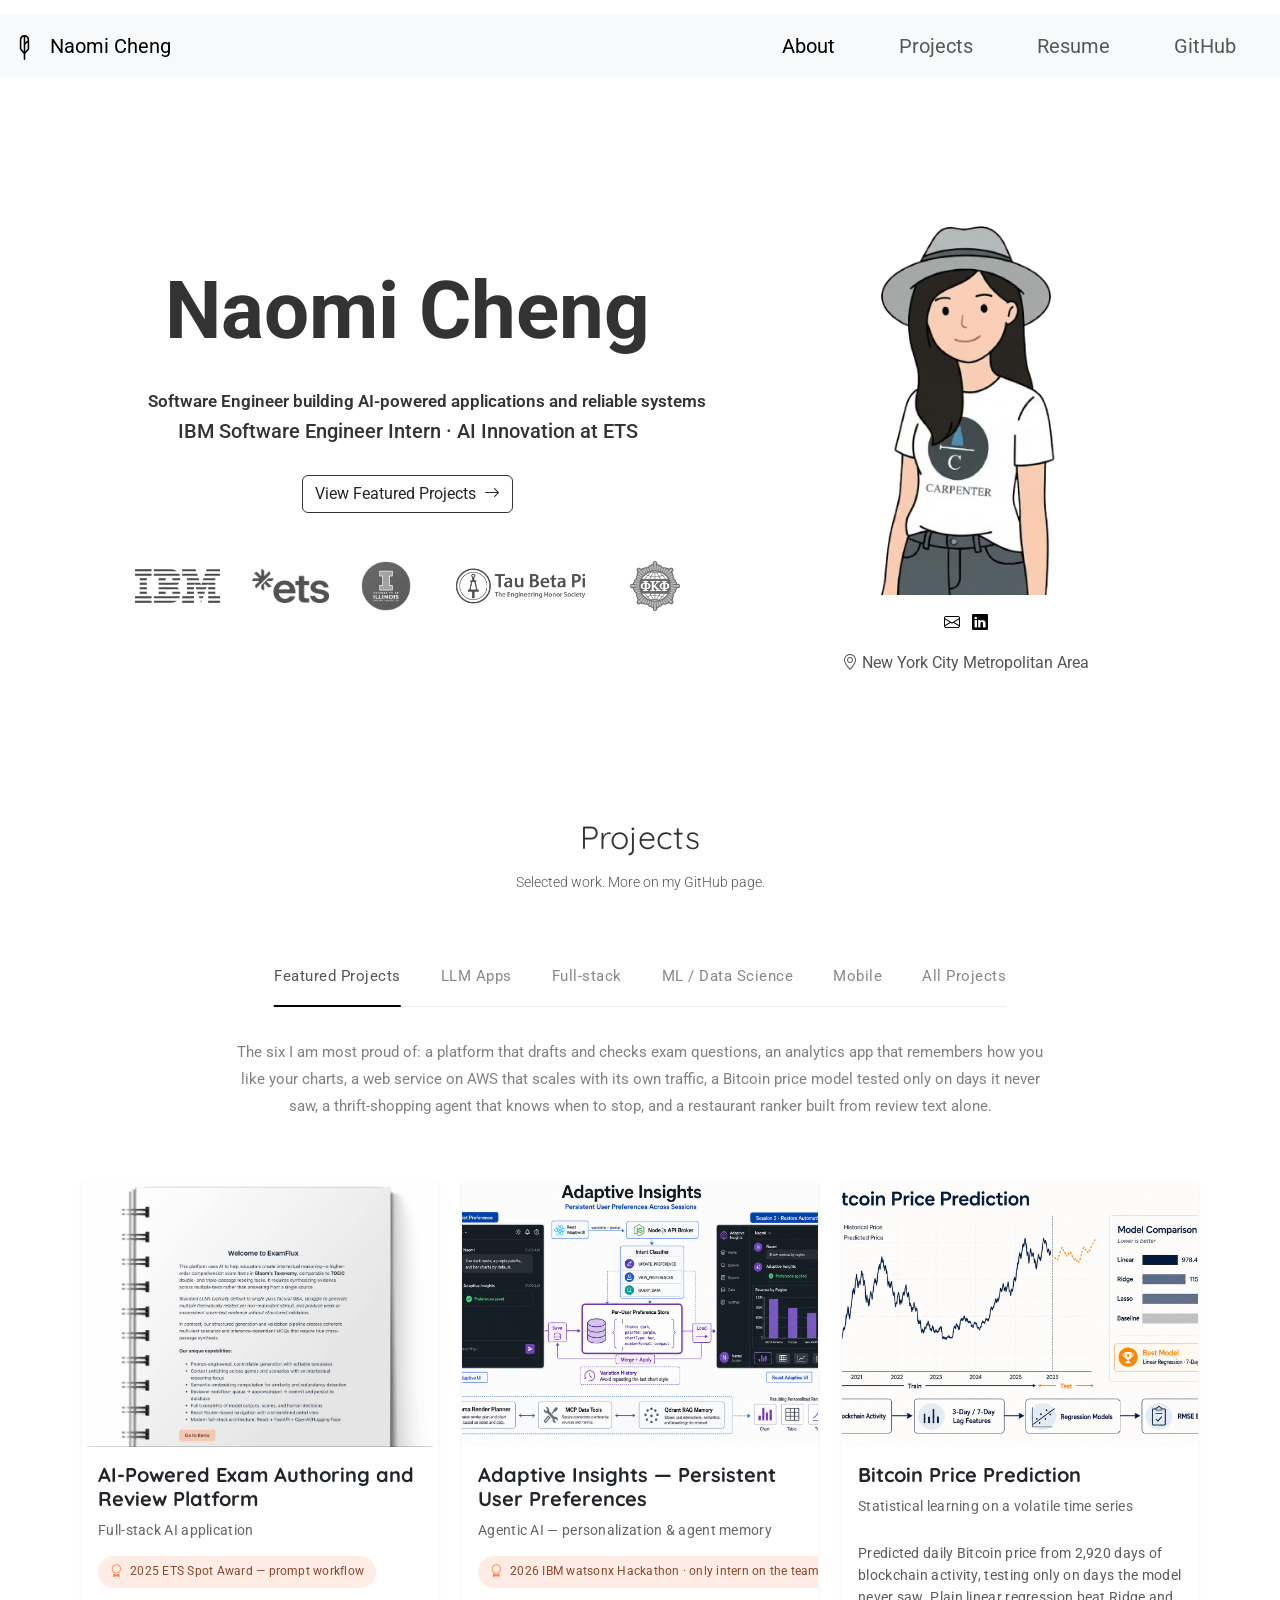
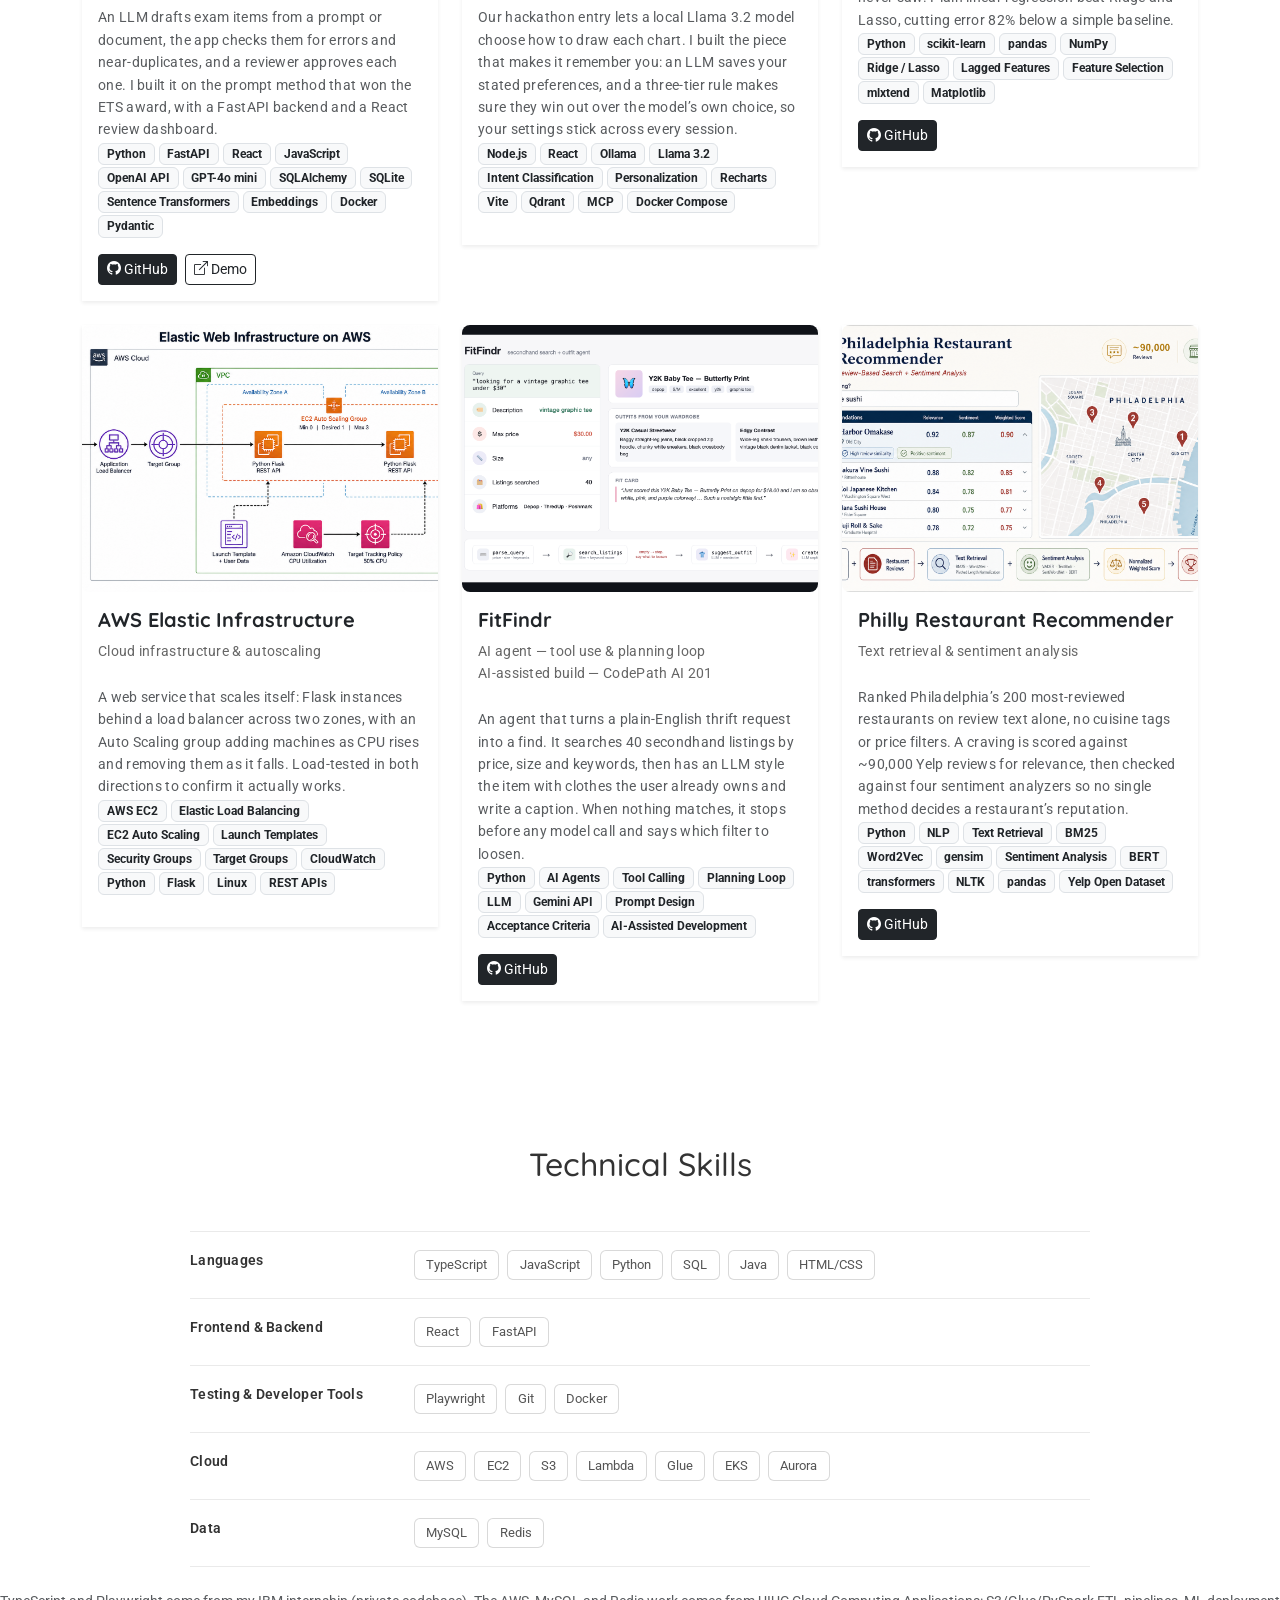
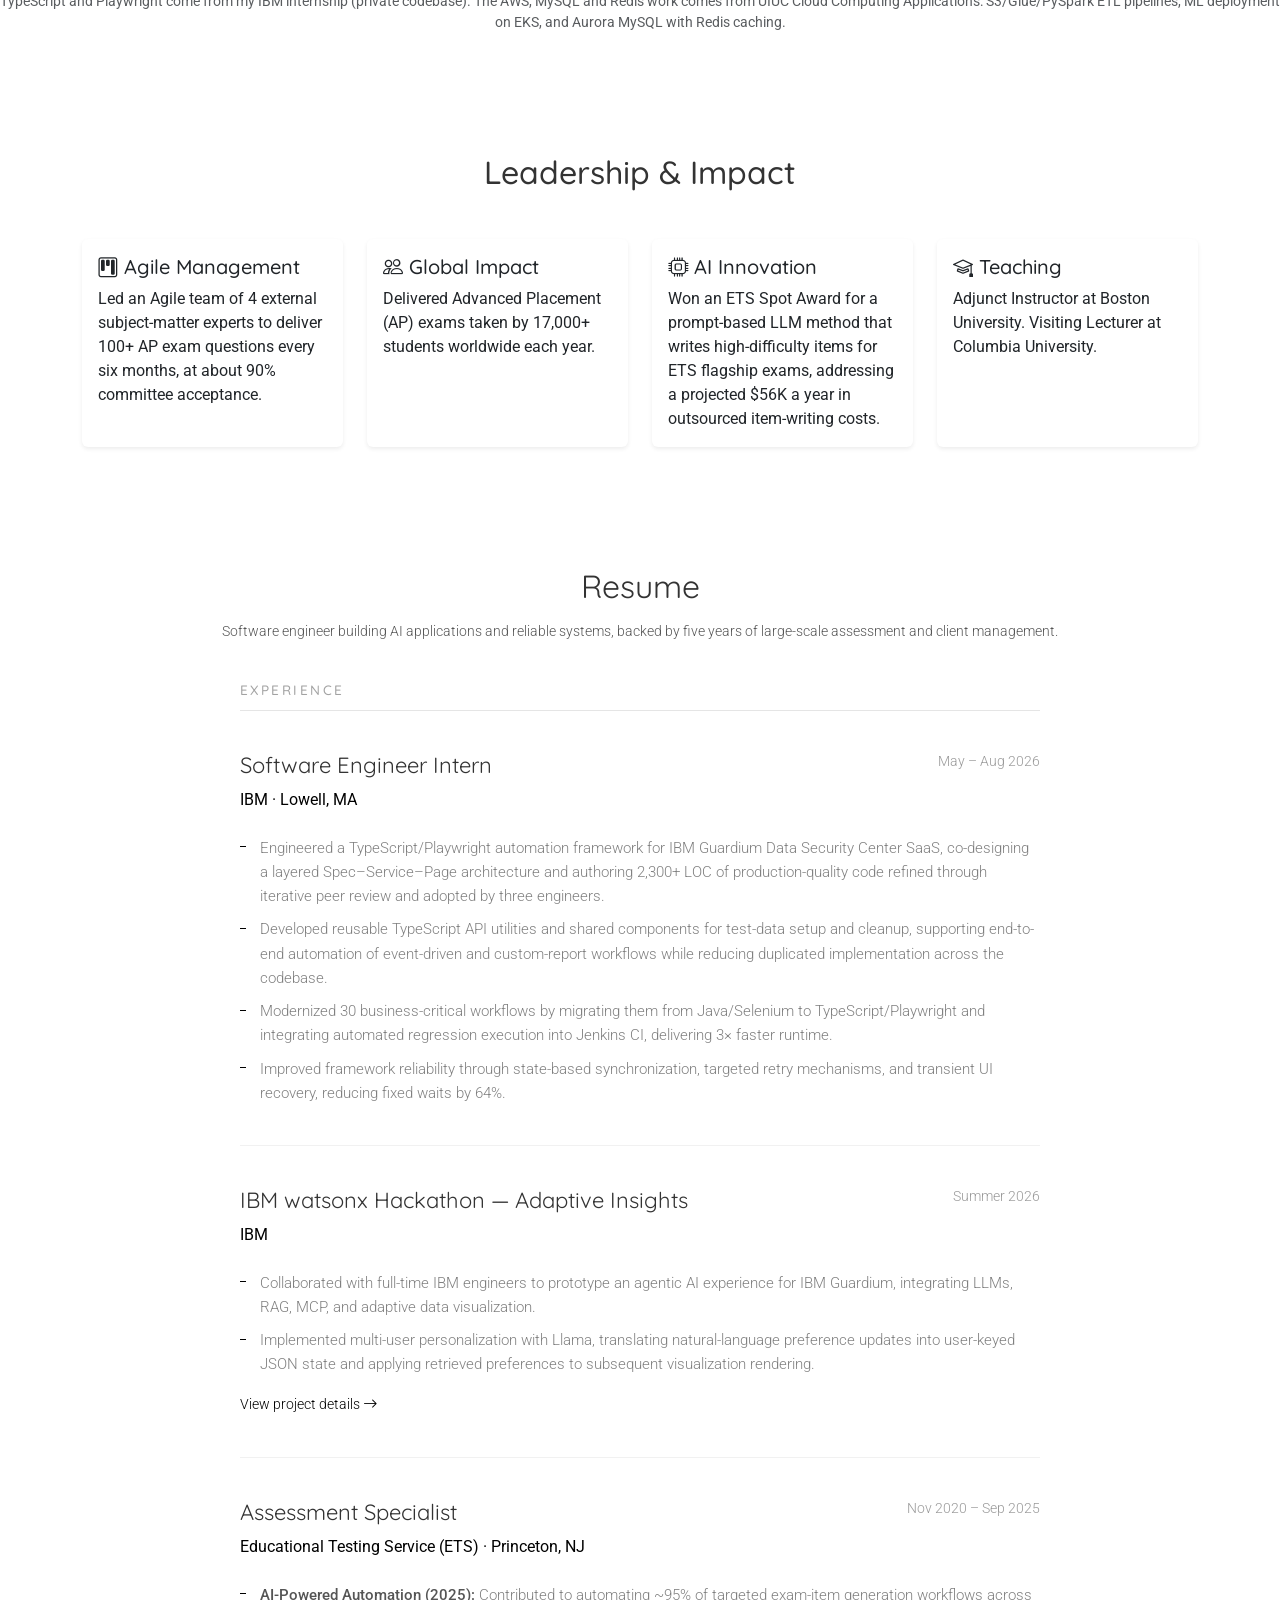
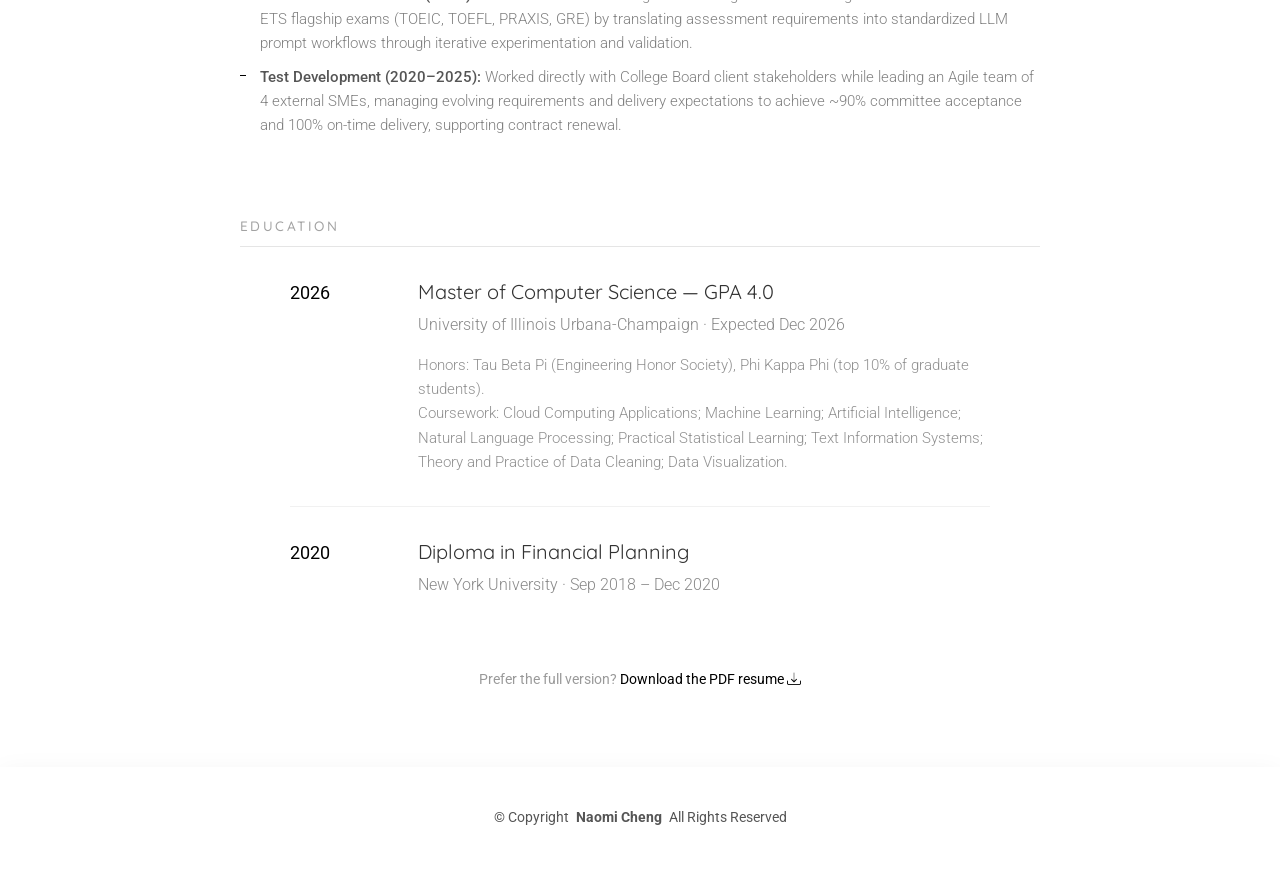
==== commit 7626ef19: "Tier project pages, tighten copy, and fix facts recruiters would probe - Flagship pages (ExamFlux, w" ====
--- a/index.html
+++ b/index.html
@@ -237,7 +237,7 @@
 
                   <p class="text-muted small">
                     <a href="portfolio-details.html" class="card-text-link">
-                      An LLM turns a prompt or document into exam items, checks them for errors and duplicates, then a reviewer approves them before they ship. I built the prompt pipeline and the FastAPI + React app around it, replacing a slow manual process with a faster, quality-checked one.
+                      An LLM drafts exam items from a prompt or document, the app checks them for errors and near-duplicates, and a reviewer approves each one. I built it on the prompt method that won the ETS award, with a FastAPI backend and a React review dashboard.
                     </a>
                   </p>
 
@@ -248,7 +248,7 @@
                     <span class="badge bg-light text-dark border">React</span>
                     <span class="badge bg-light text-dark border">JavaScript</span>
                     <span class="badge bg-light text-dark border">OpenAI API</span>
-                    <span class="badge bg-light text-dark border">GPT-4.1</span>
+                    <span class="badge bg-light text-dark border">GPT-4o mini</span>
                     <span class="badge bg-light text-dark border">SQLAlchemy</span>
                     <span class="badge bg-light text-dark border">SQLite</span>
                     <span class="badge bg-light text-dark border">Sentence Transformers</span>
@@ -296,7 +296,7 @@
 
                   <p class="project-award">
                     <i class="bi bi-award"></i>
-                    <span>2026 IBM watsonx Hackathon &mdash; participating project</span>
+                    <span>2026 IBM watsonx Hackathon &middot; only intern on the team</span>
                   </p>
 
                   <p class="text-muted small">
@@ -797,6 +797,7 @@
         <h3 class="toolkit-label">Cloud</h3>
         <ul class="chip-list">
           <li class="chip">AWS</li>
+          <li class="chip">EC2</li>
           <li class="chip">S3</li>
           <li class="chip">Lambda</li>
           <li class="chip">Glue</li>
@@ -814,6 +815,10 @@
       </div>
 
     </div>
+
+    <p class="text-center text-muted small mt-4 mb-0" data-aos="fade-up">
+      TypeScript and Playwright come from my IBM internship (private codebase). The AWS, MySQL and Redis work comes from UIUC Cloud Computing Applications: S3/Glue/PySpark ETL pipelines, ML deployment on EKS, and Aurora MySQL with Redis caching.
+    </p>
 
   </div>
 
--- a/assets/css/main.css
+++ b/assets/css/main.css
@@ -3166,6 +3166,17 @@
   line-height: 1.7;
 }
 
+.portfolio-details .content-section .project-overview .challenge-solution .overview-list {
+  color: color-mix(in srgb, var(--default-color), transparent 25%);
+  line-height: 1.7;
+  padding-left: 1.2rem;
+  margin-bottom: 0;
+}
+
+.portfolio-details .content-section .project-overview .challenge-solution .overview-list li + li {
+  margin-top: 0.5rem;
+}
+
 .portfolio-details .metrics-showcase {
   padding: 4rem 0;
   background-color: color-mix(in srgb, var(--surface-color), transparent 50%);
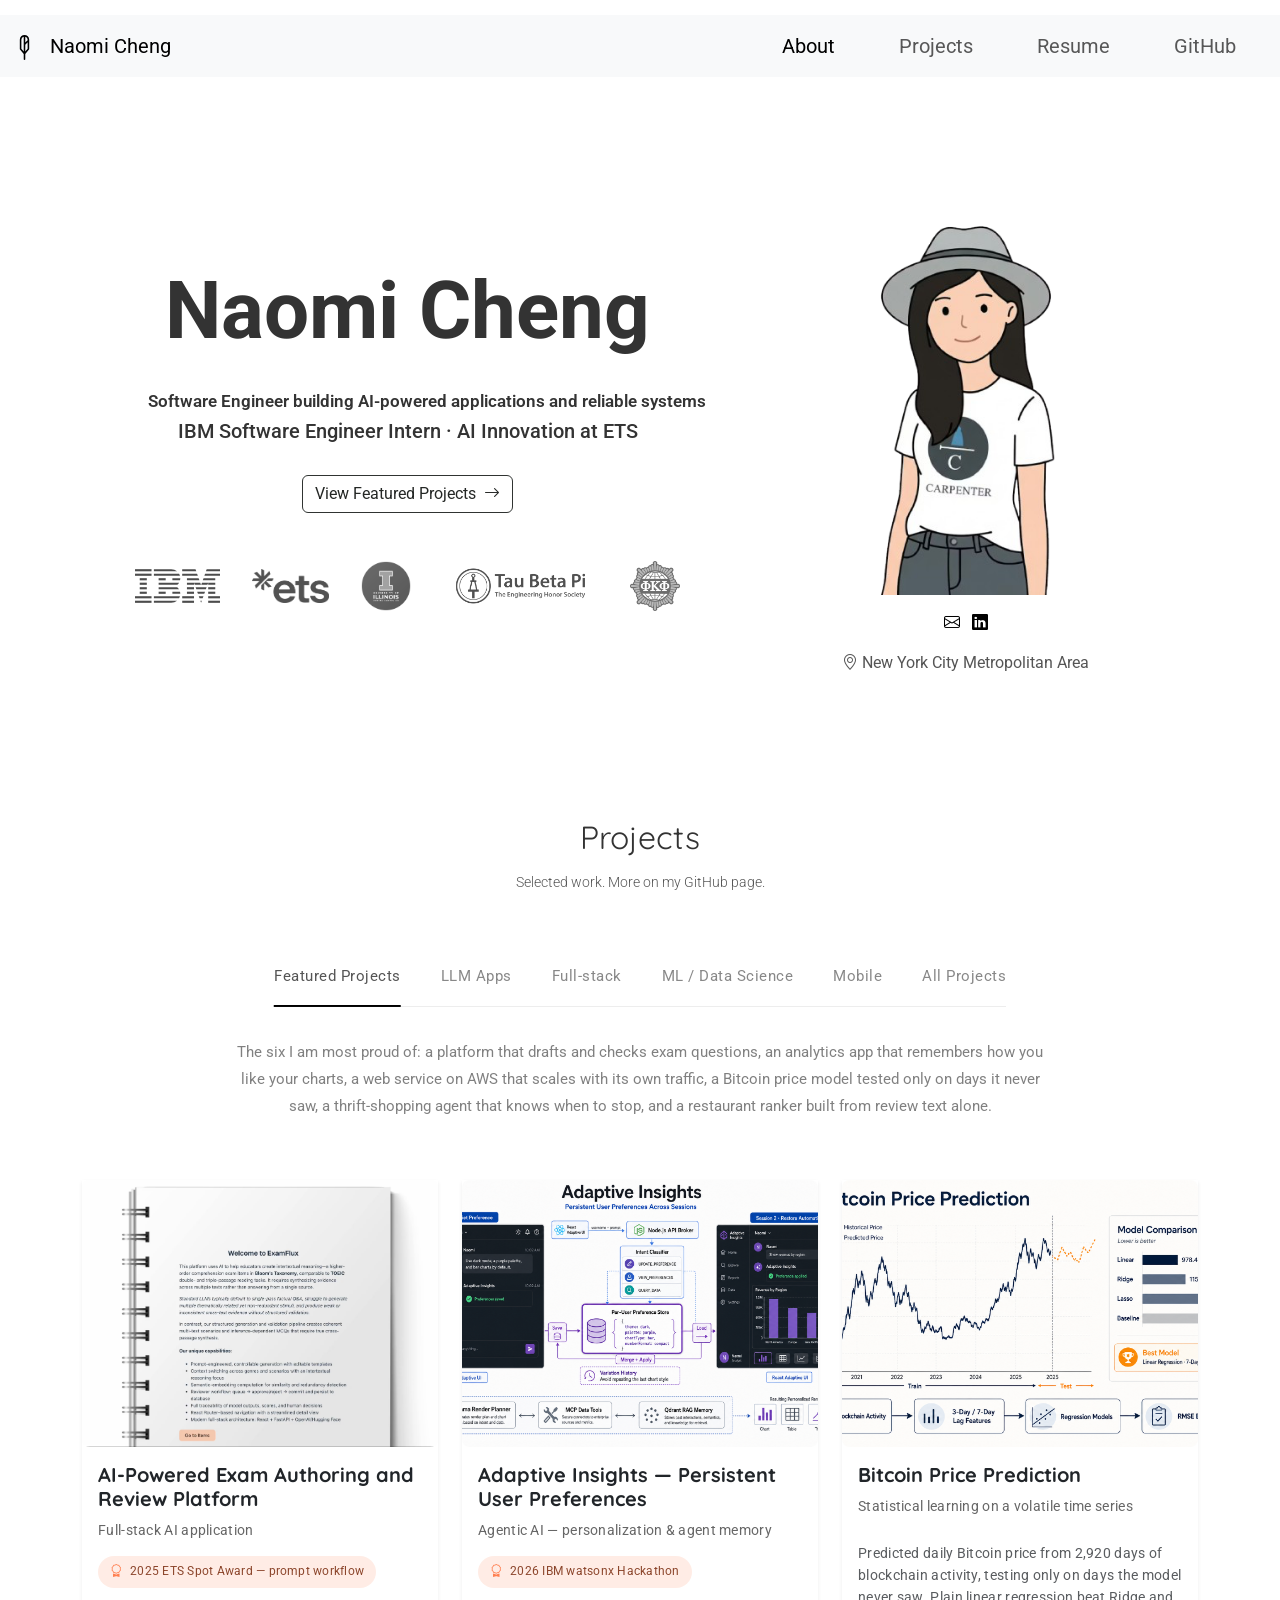
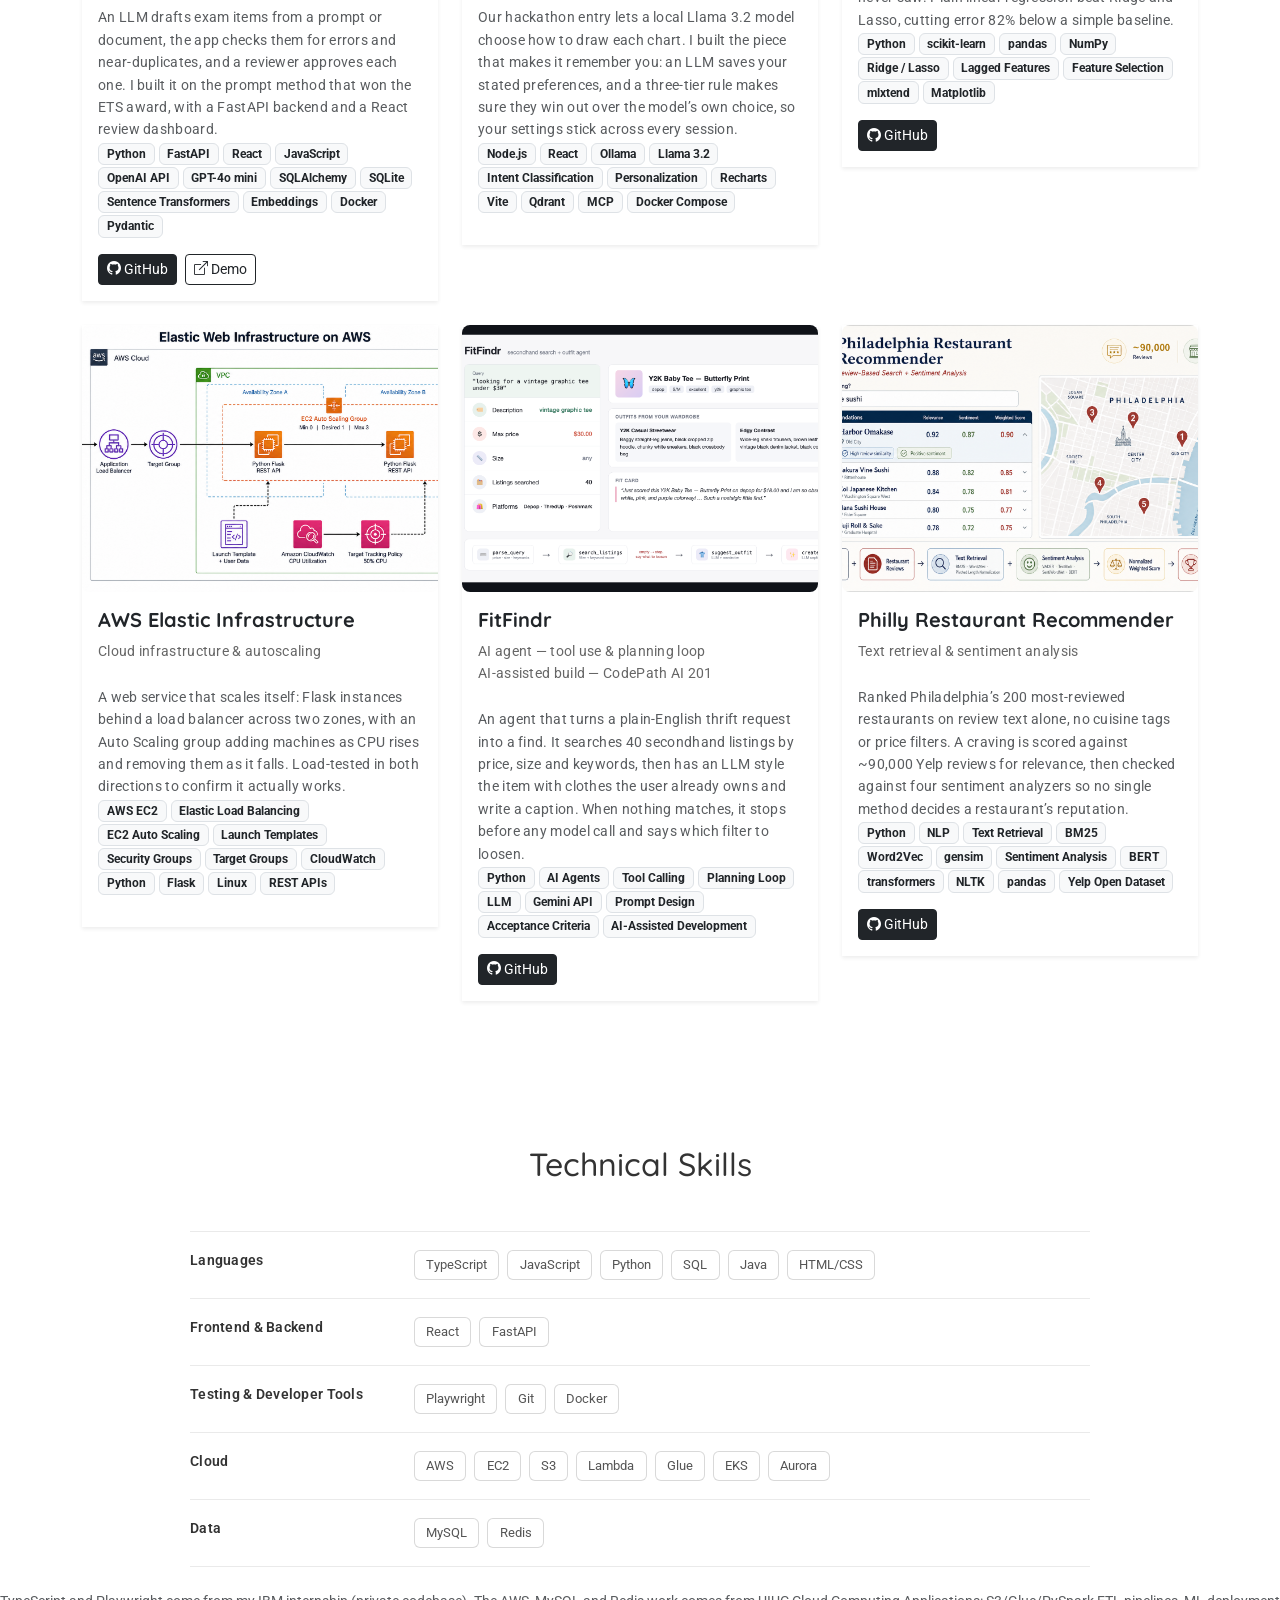
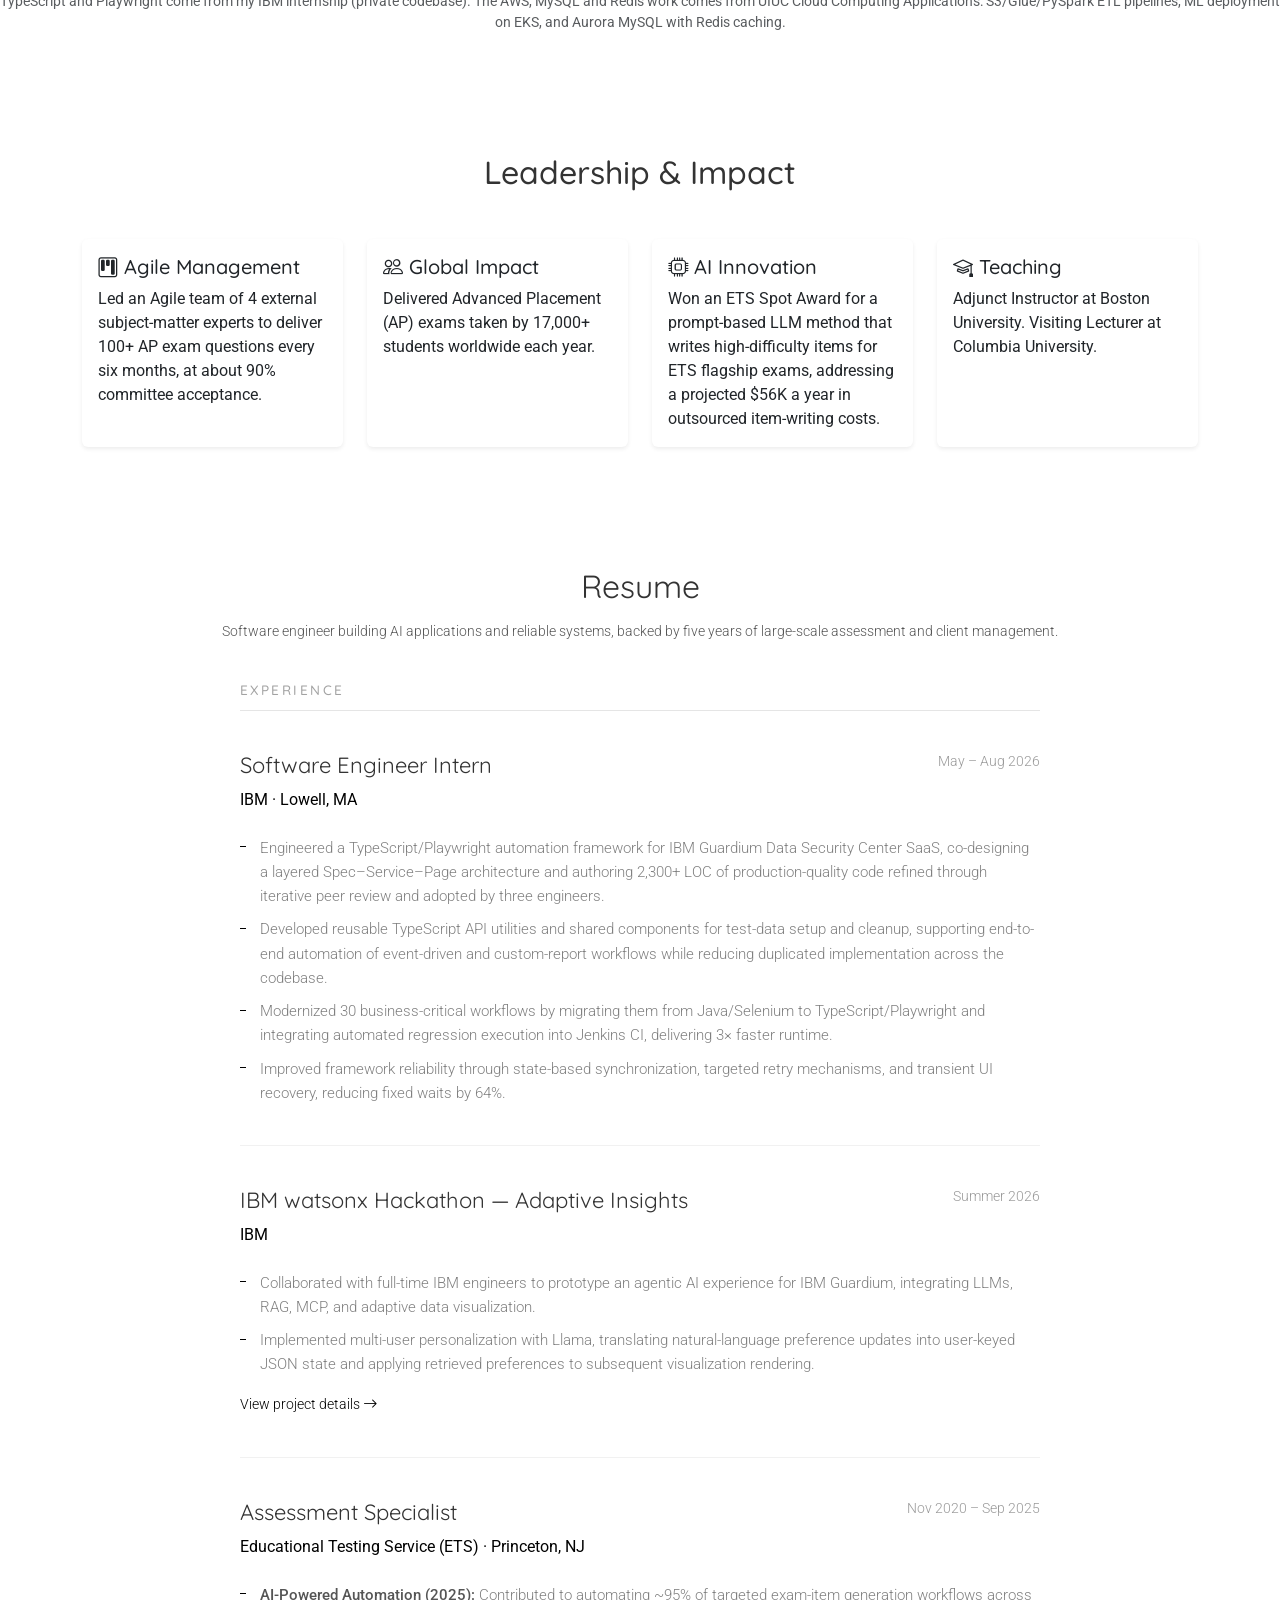
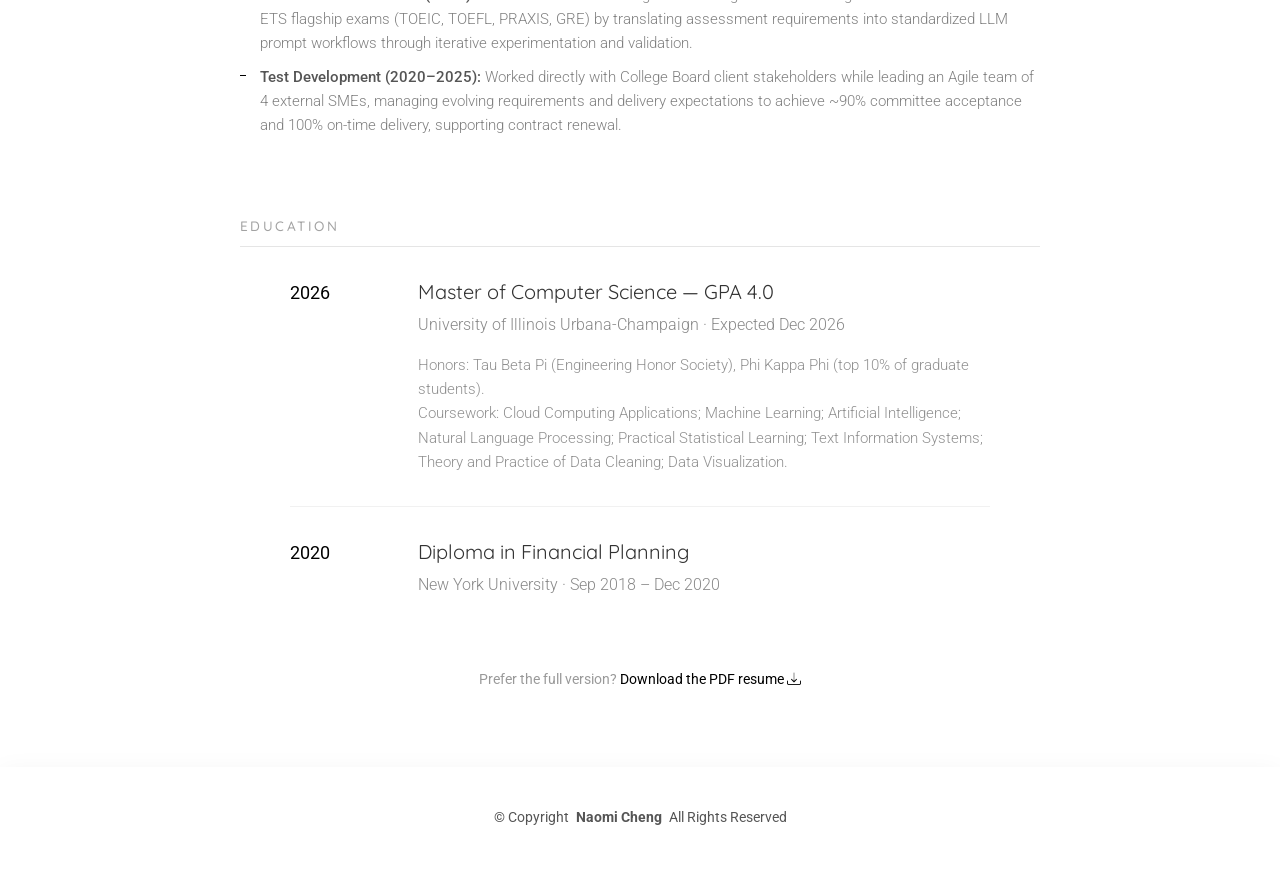
==== commit 9cf18f03: "Trim watsonx hackathon label on homepage card Co-Authored-By: Claude Opus 5.5 <noreply@anthropic.com" ====
--- a/index.html
+++ b/index.html
@@ -296,7 +296,7 @@
 
                   <p class="project-award">
                     <i class="bi bi-award"></i>
-                    <span>2026 IBM watsonx Hackathon &middot; only intern on the team</span>
+                    <span>2026 IBM watsonx Hackathon</span>
                   </p>
 
                   <p class="text-muted small">
--- a/assets/css/main.css
+++ b/assets/css/main.css
@@ -3173,6 +3173,10 @@
   margin-bottom: 0;
 }
 
+.portfolio-details .content-section .project-overview .challenge-solution .overview-list li {
+  font-size: inherit; /* override the global `ul li { font-size: 20px }` */
+}
+
 .portfolio-details .content-section .project-overview .challenge-solution .overview-list li + li {
   margin-top: 0.5rem;
 }
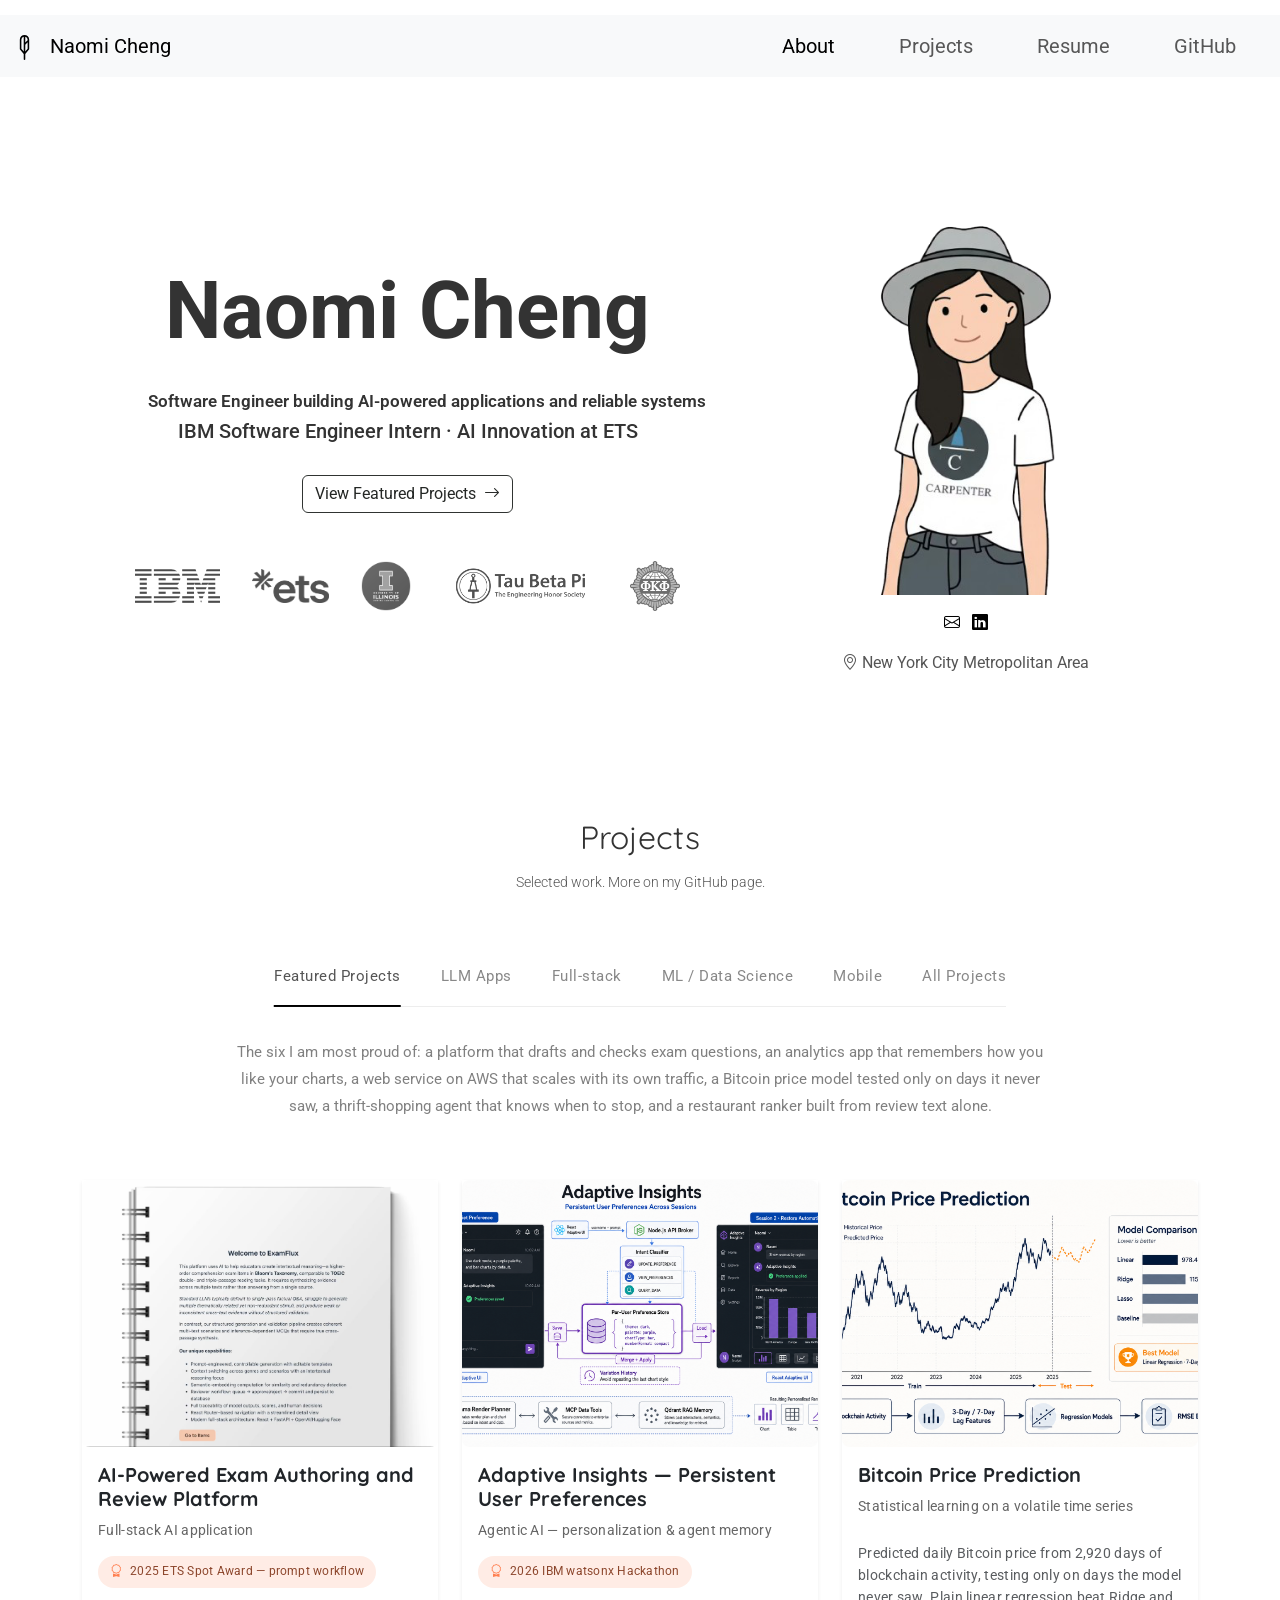
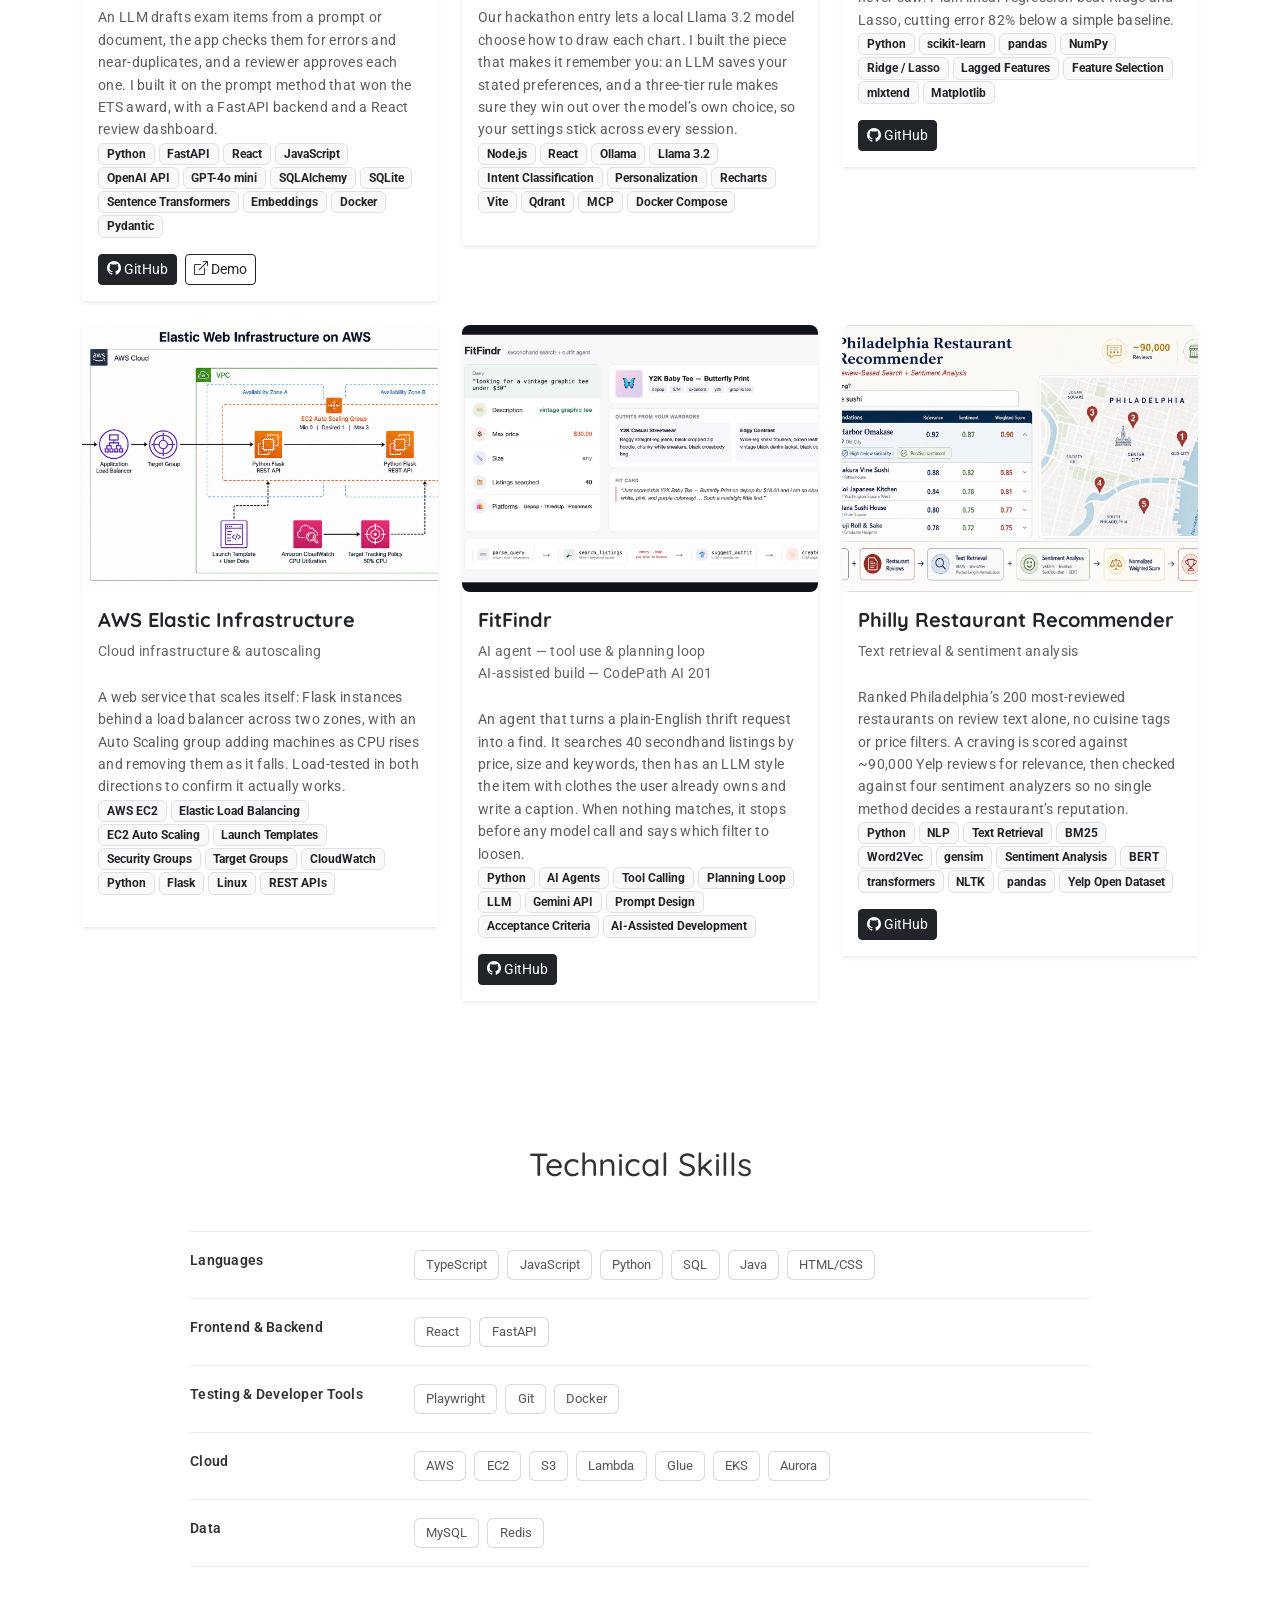
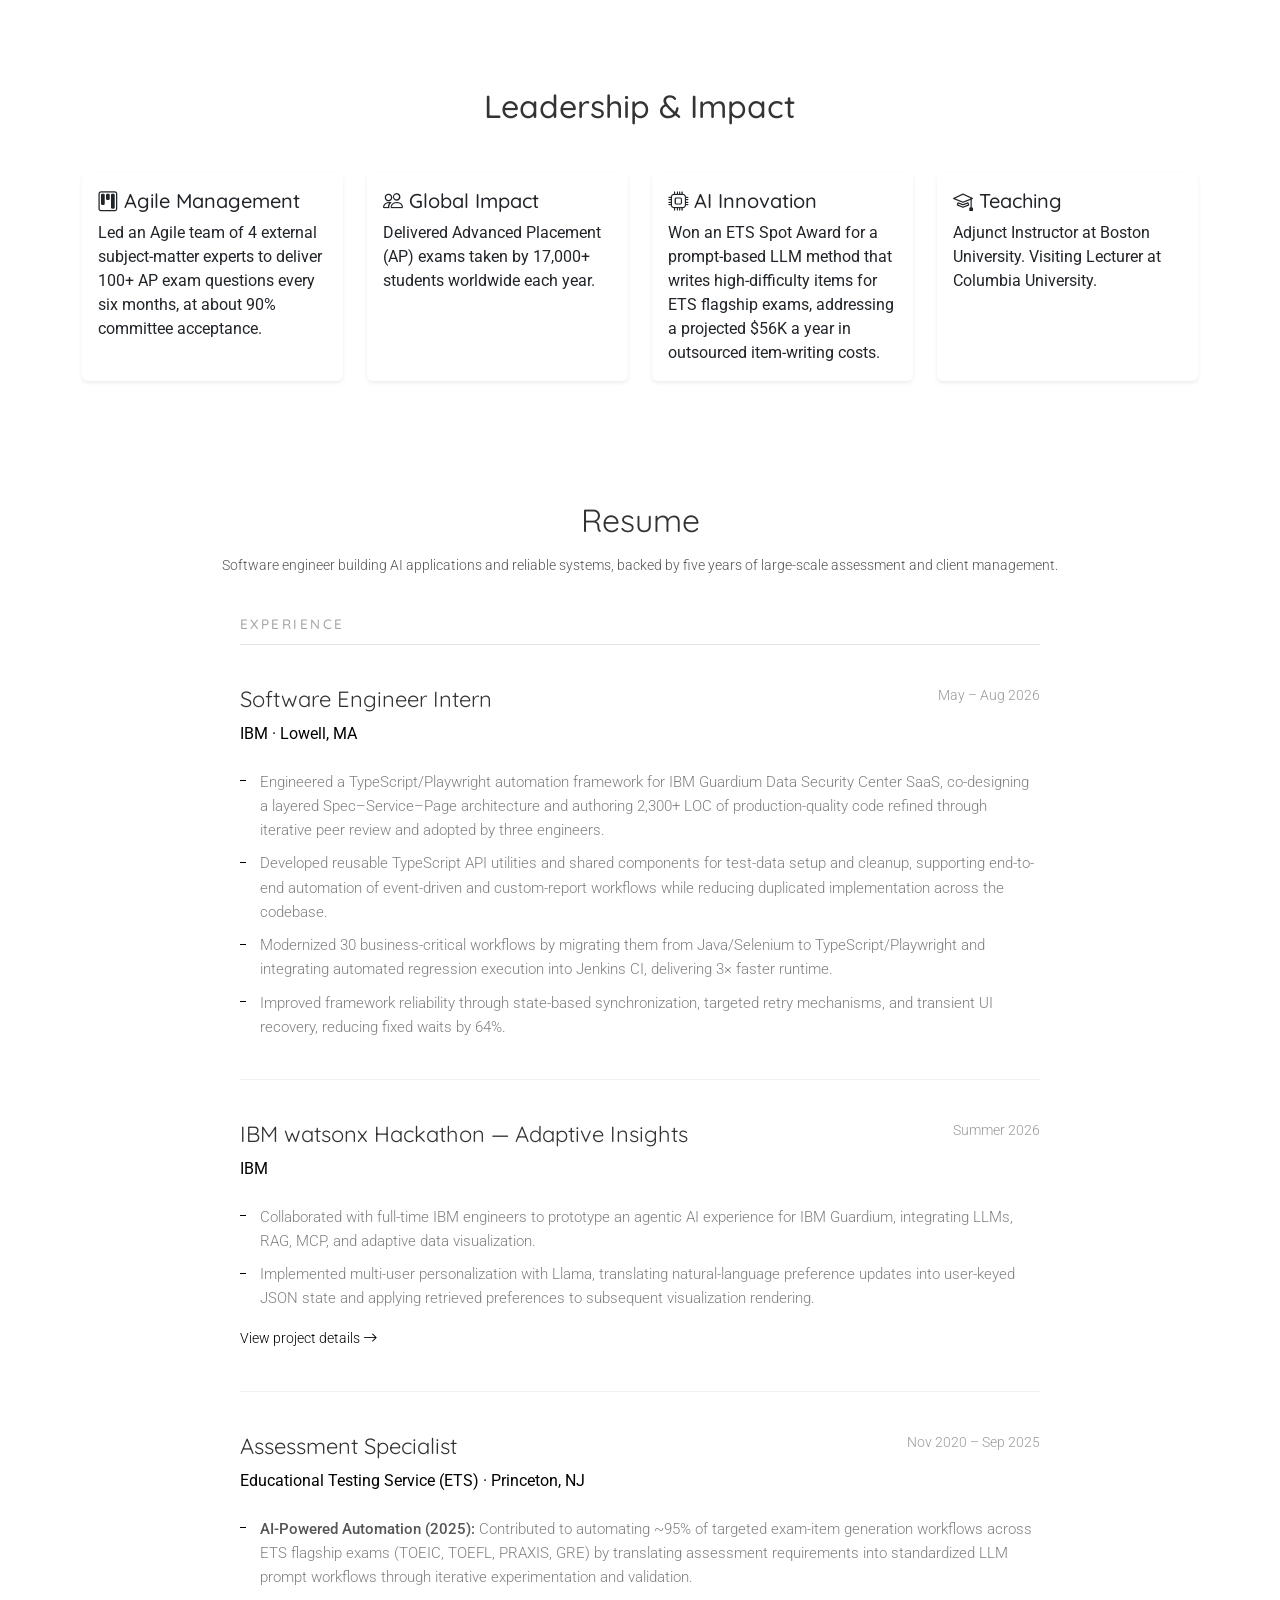
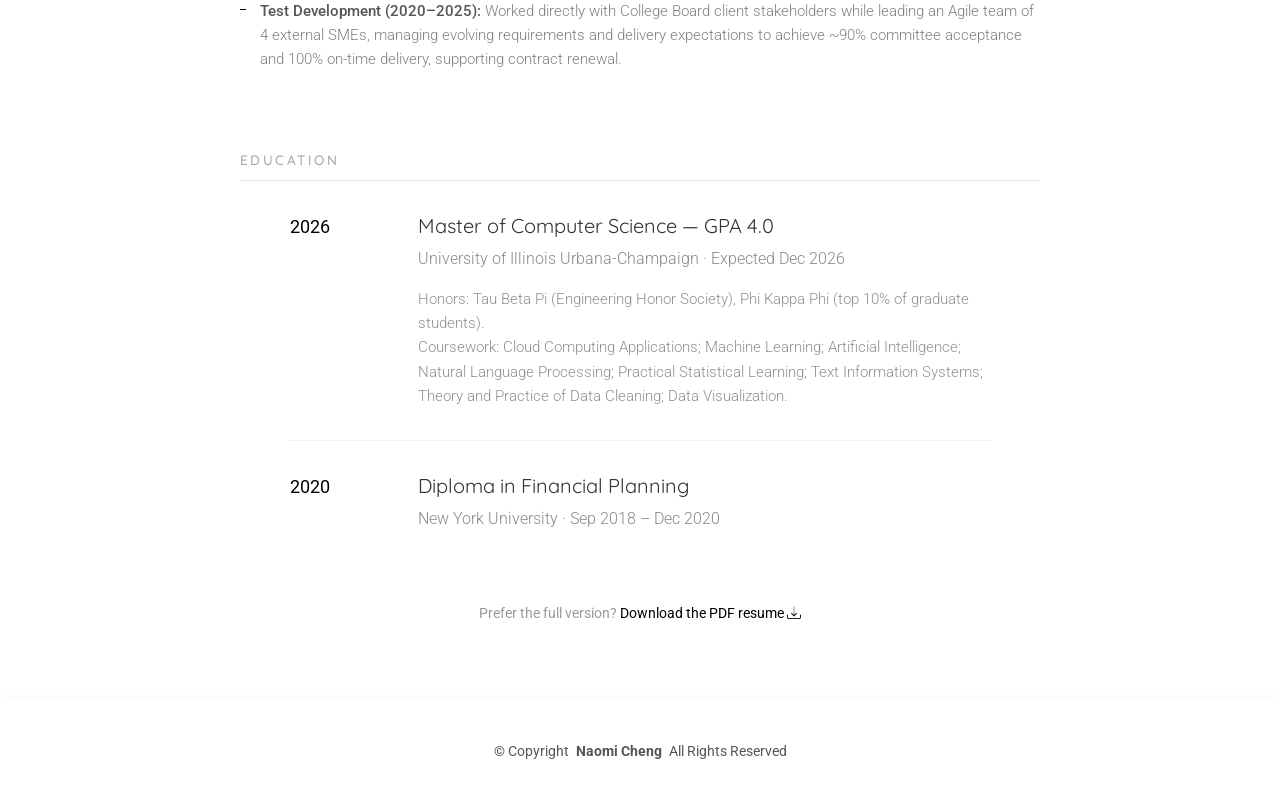
==== commit 58e80dc5: "Remove skills source note from homepage Co-Authored-By: Claude Opus 5.5 <noreply@anthropic.com>" ====
--- a/index.html
+++ b/index.html
@@ -816,10 +816,6 @@
 
     </div>
 
-    <p class="text-center text-muted small mt-4 mb-0" data-aos="fade-up">
-      TypeScript and Playwright come from my IBM internship (private codebase). The AWS, MySQL and Redis work comes from UIUC Cloud Computing Applications: S3/Glue/PySpark ETL pipelines, ML deployment on EKS, and Aurora MySQL with Redis caching.
-    </p>
-
   </div>
 
 </section><!-- /Technical Toolkit Section -->
